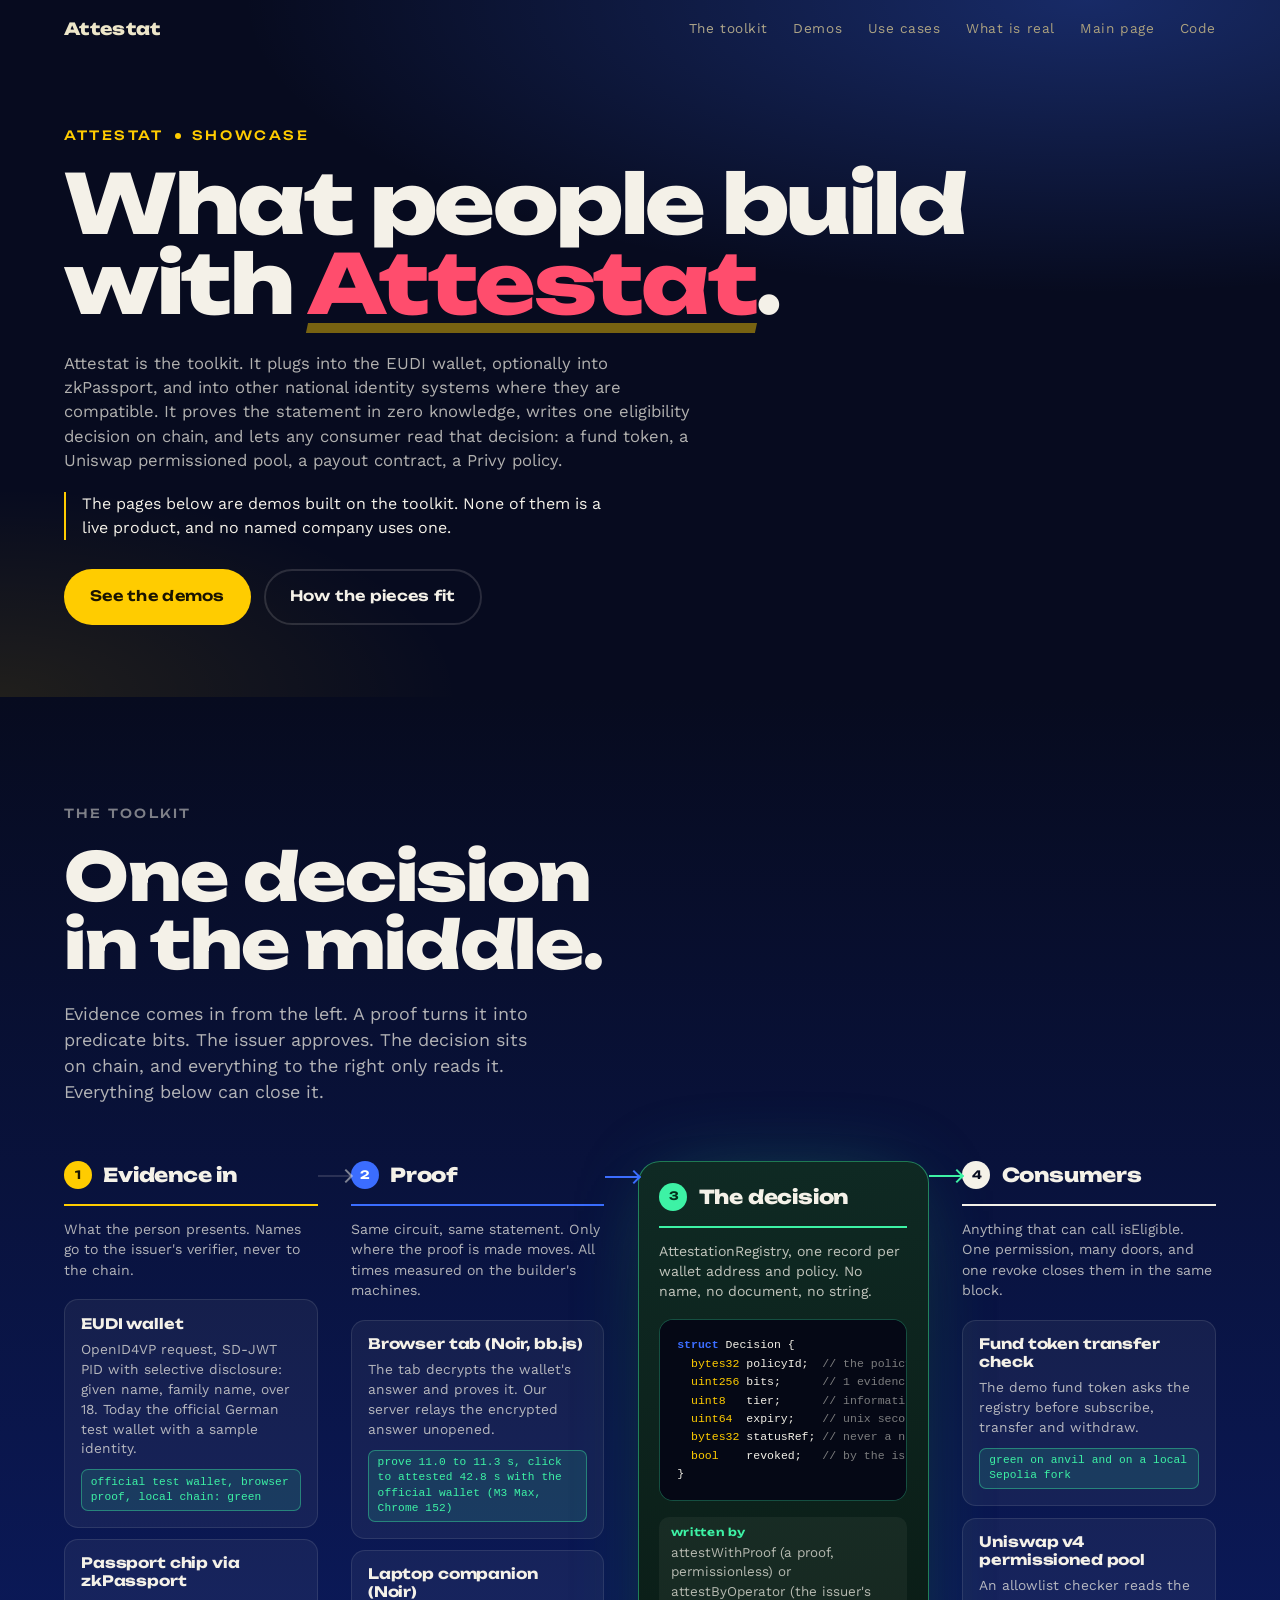
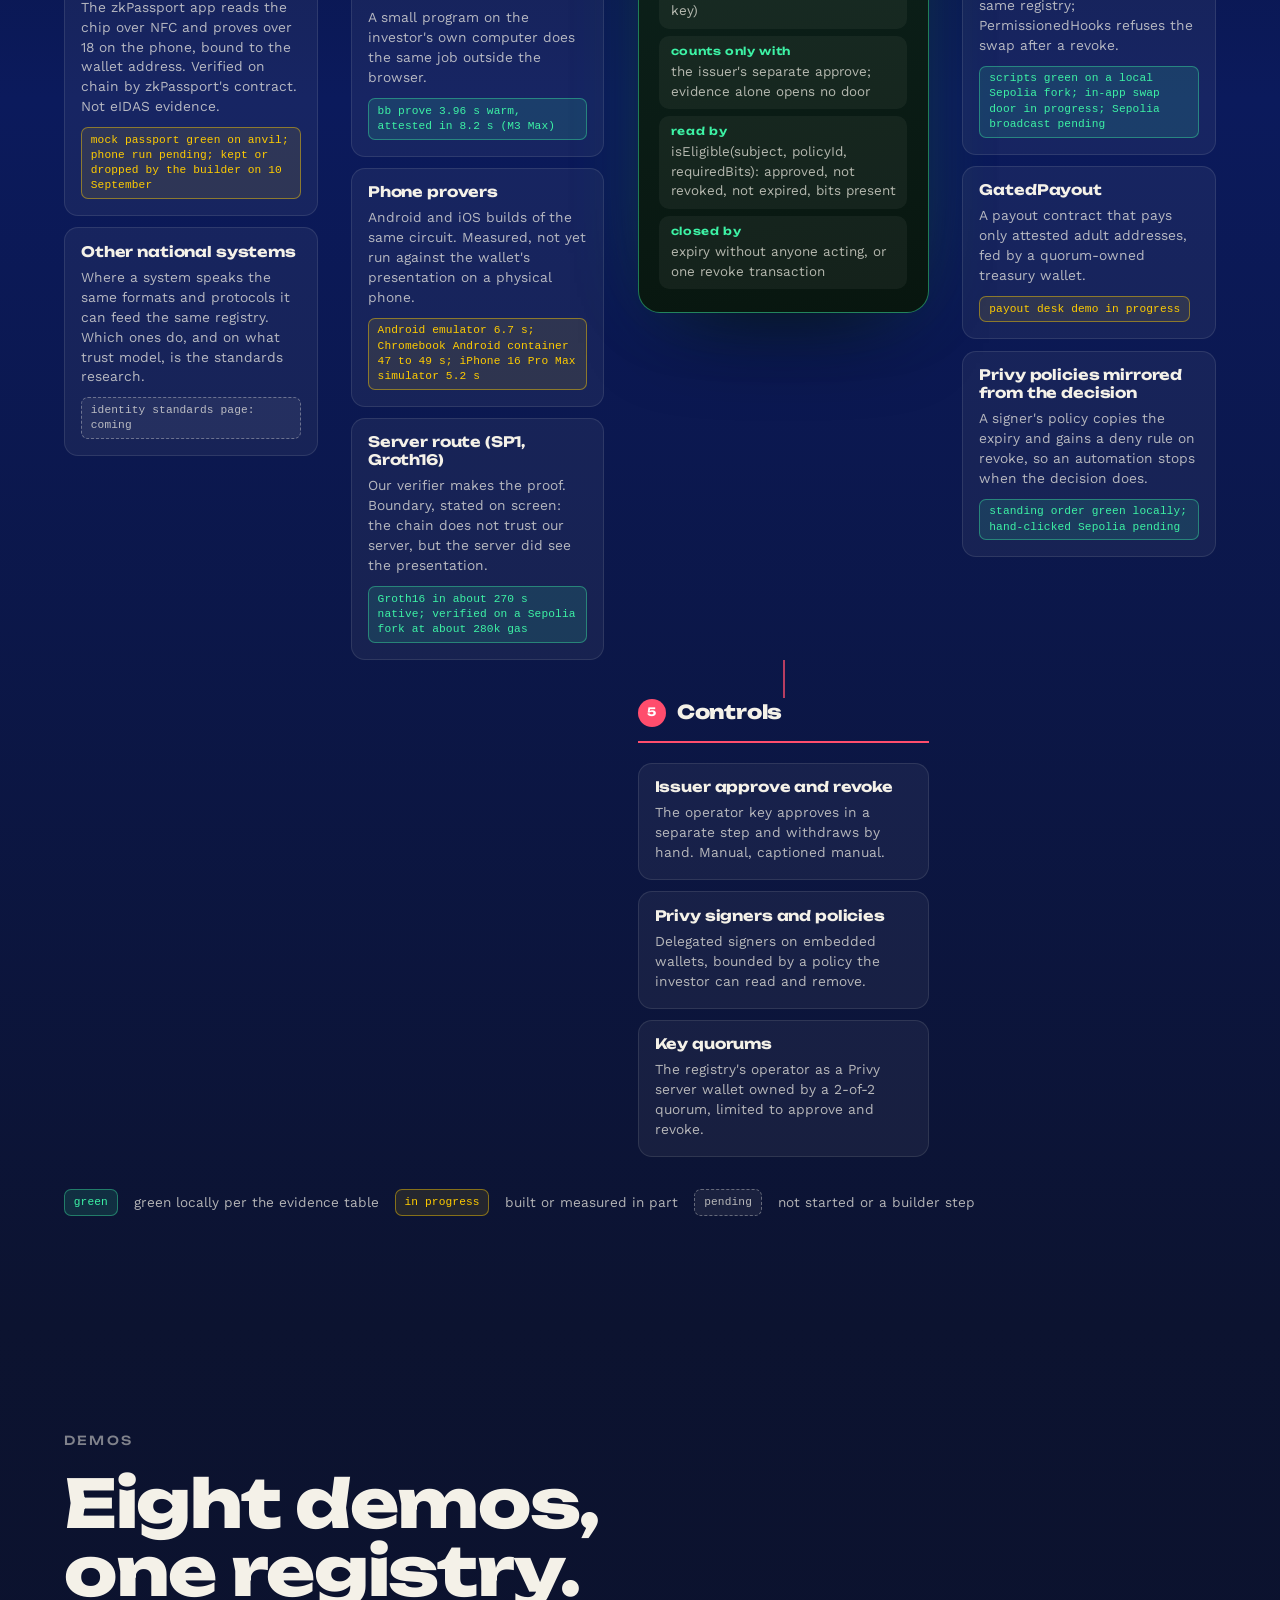
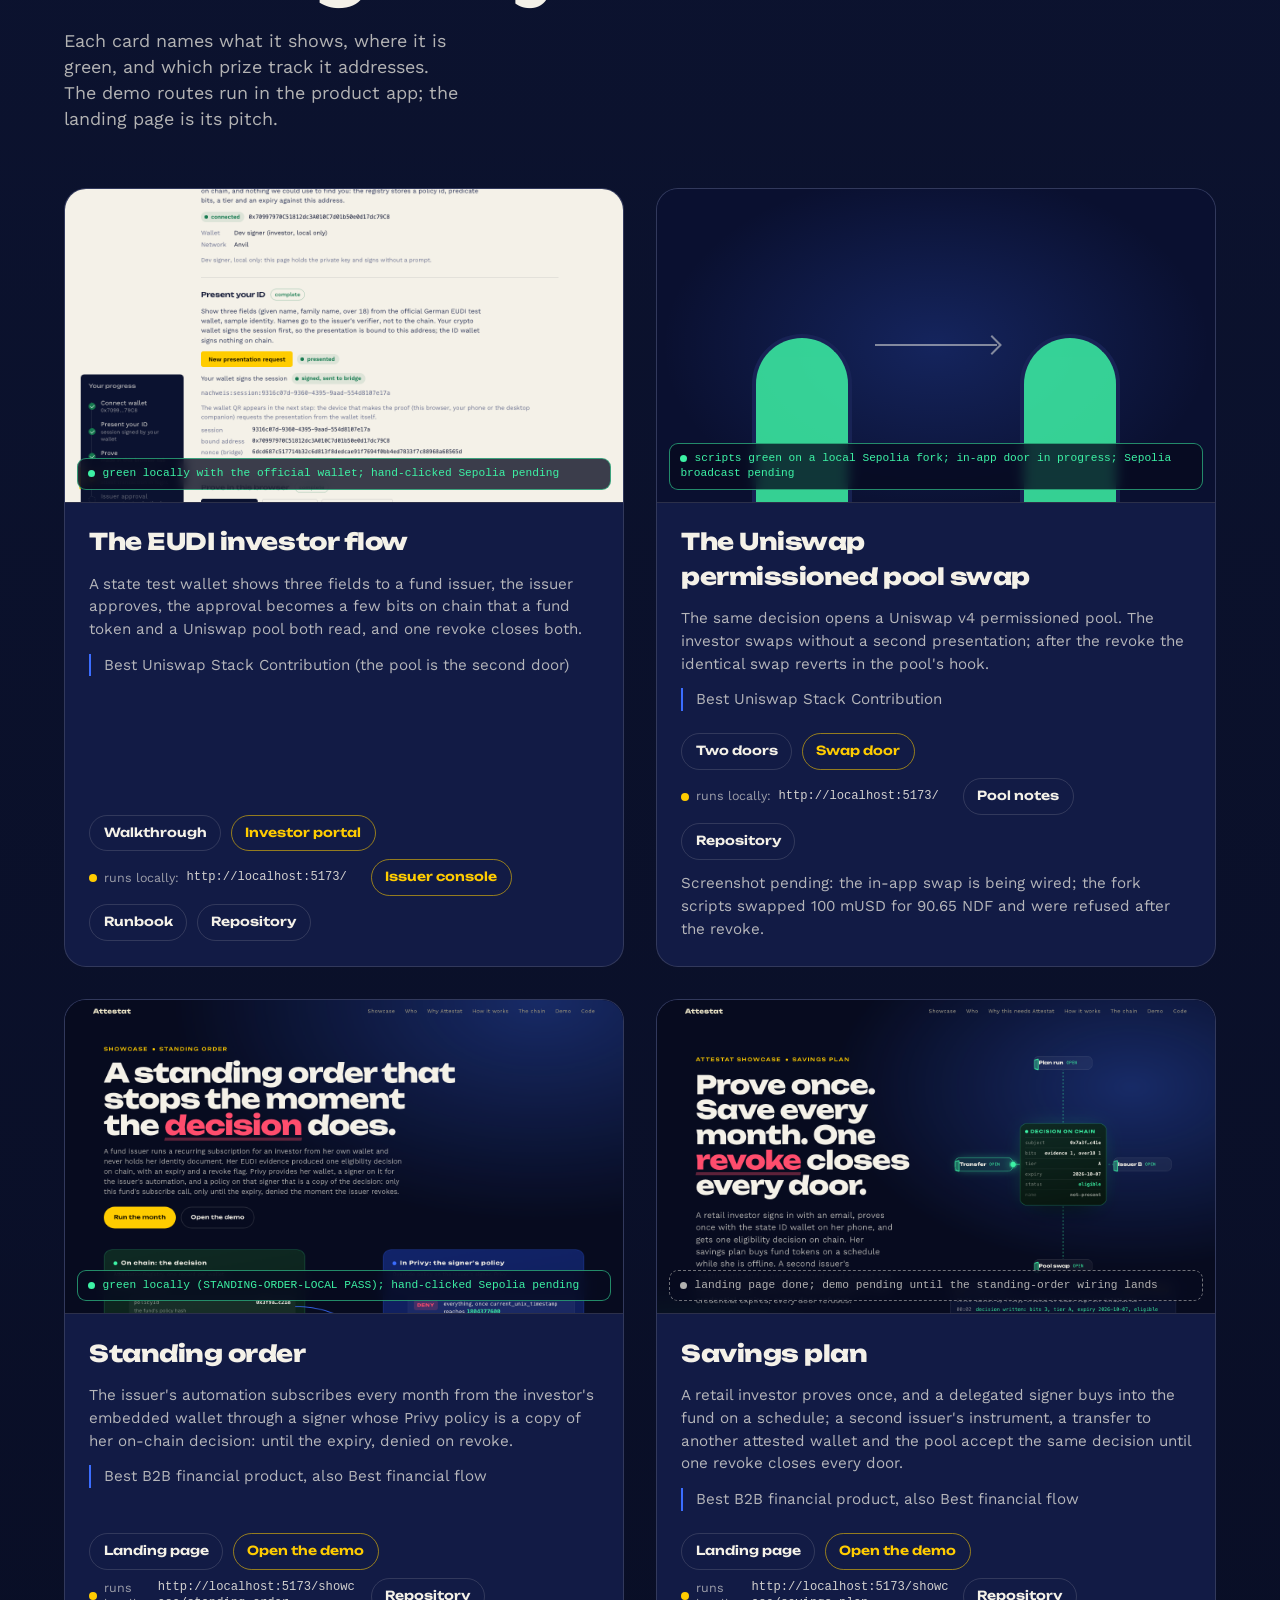
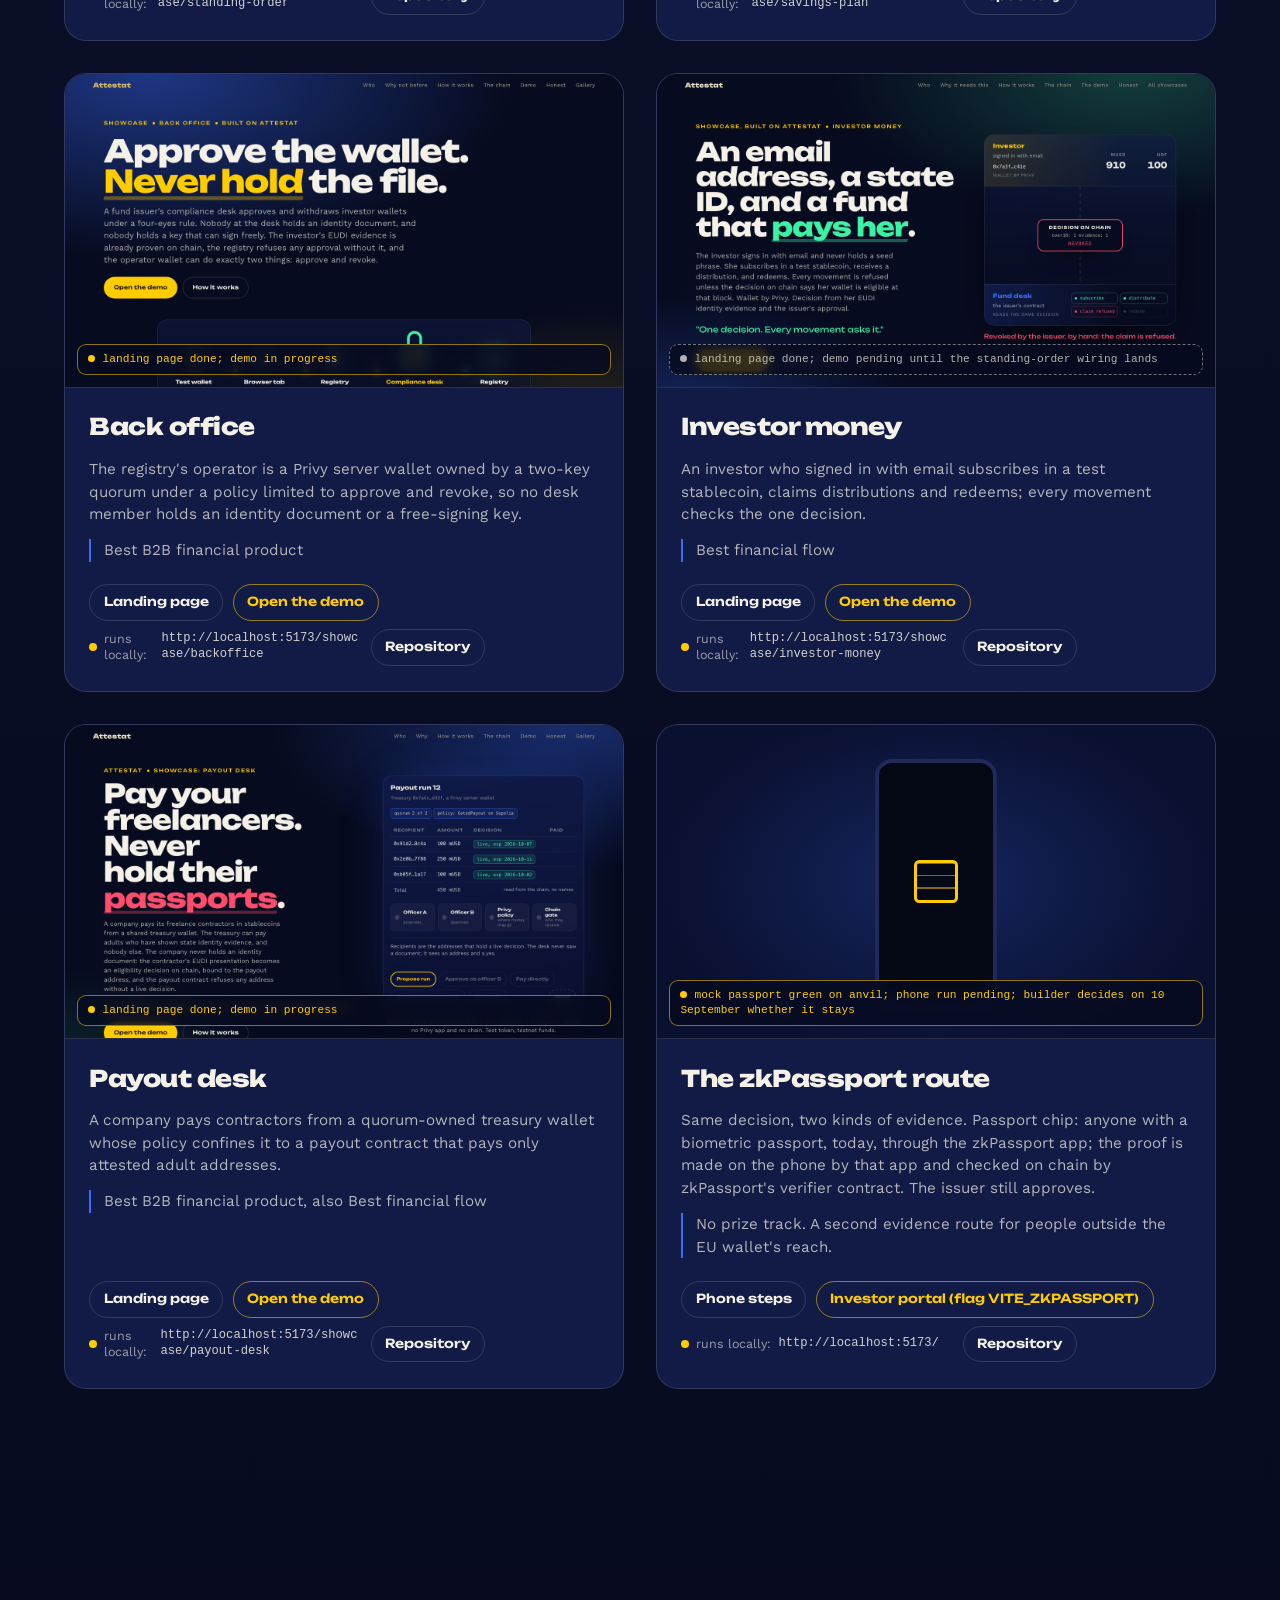
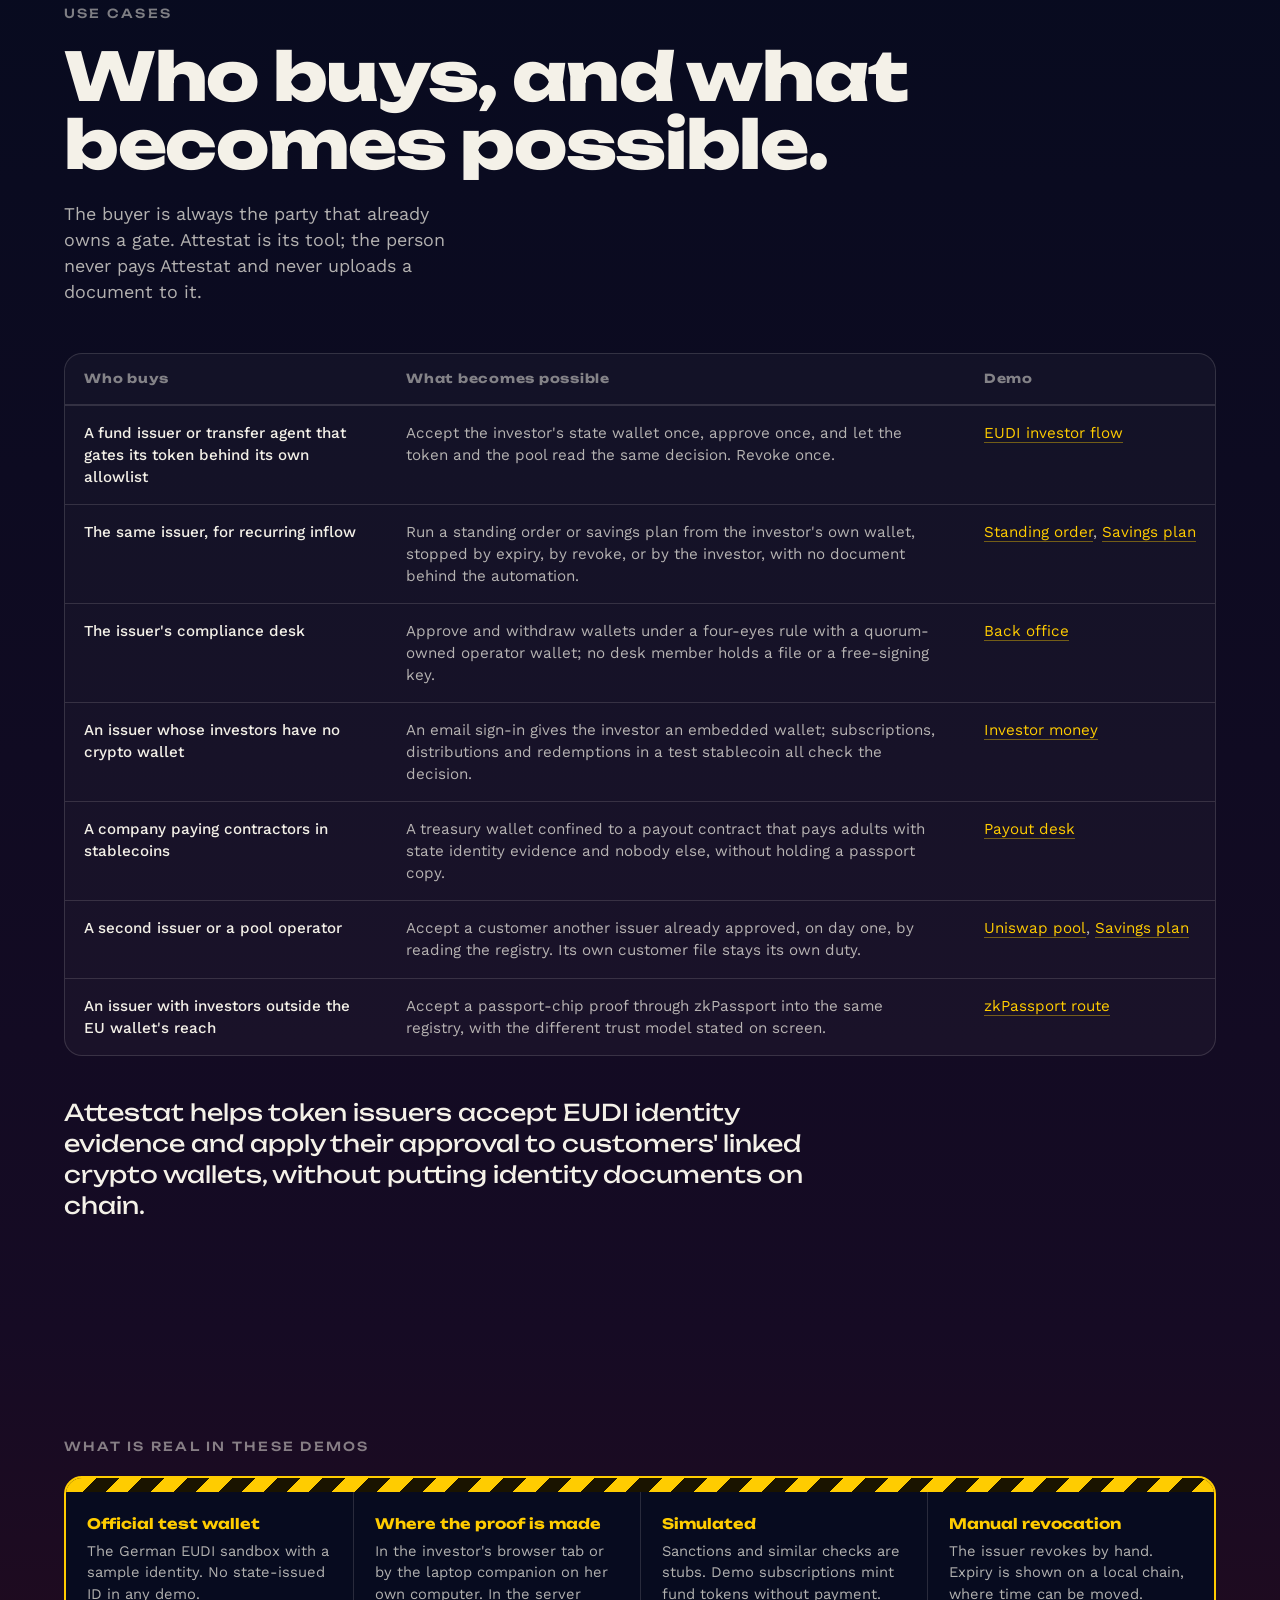
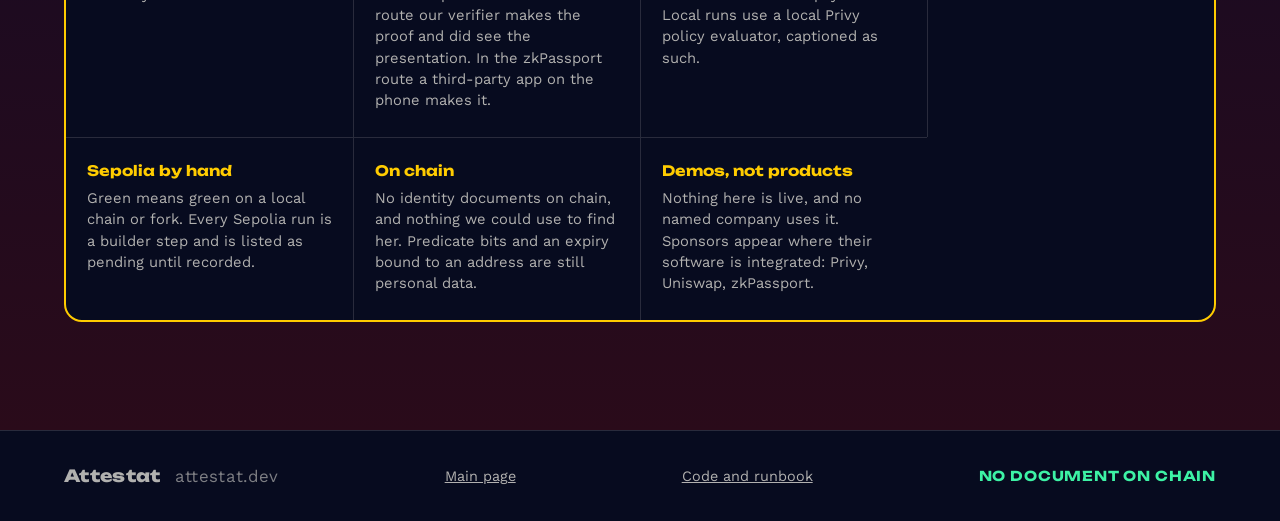
==== showcase/index.html @ a4dda6f0 "Showcase: five case landing pages, gallery with system map and demo cards, links.js app origin, main" ====
<!DOCTYPE html>
<html lang="en">
<head>
<meta charset="utf-8">
<meta name="viewport" content="width=device-width, initial-scale=1">
<title>What people build with Attestat</title>
<meta name="description" content="Attestat is the toolkit: it plugs into the EUDI wallet, optionally zkPassport, and other national identity systems where compatible, proves the statement in zero knowledge, writes one eligibility decision on chain, and lets any consumer read it. These are the demos built on it.">
<meta property="og:type" content="website">
<meta property="og:site_name" content="Attestat">
<meta property="og:title" content="What people build with Attestat">
<meta property="og:description" content="The toolkit's functions as one map, the demos built on it, the use cases, and what is real in each demo.">
<meta property="og:url" content="https://attestat.dev/showcase/">
<meta name="twitter:card" content="summary">
<link rel="canonical" href="https://attestat.dev/showcase/">
<link rel="stylesheet" href="../style.css">
<link rel="stylesheet" href="gallery.css">
</head>
<body>

<header class="top">
  <a class="brand" href="../index.html">Attestat</a>
  <nav class="topnav" aria-label="Sections">
    <a href="#map">The toolkit</a>
    <a href="#demos">Demos</a>
    <a href="#cases">Use cases</a>
    <a href="#honest">What is real</a>
    <a href="../index.html">Main page</a>
    <a href="https://github.com/devdotbo/nachweis-app">Code</a>
  </nav>
</header>

<main id="top">

<!-- HERO -->
<section class="scene g-hero" id="hero">
  <div class="wrap">
    <p class="eyebrow">Attestat <span class="dot"></span> Showcase</p>
    <h1 class="hook g-hook">What people build with <em>Attestat</em>.</h1>
    <p class="lede">Attestat is the toolkit. It plugs into the EUDI wallet, optionally into zkPassport, and into other national identity systems where they are compatible. It proves the statement in zero knowledge, writes one eligibility decision on chain, and lets any consumer read that decision: a fund token, a Uniswap permissioned pool, a payout contract, a Privy policy.</p>
    <p class="g-frame">The pages below are demos built on the toolkit. None of them is a live product, and no named company uses one.</p>
    <div class="cta-row">
      <a class="btn btn-primary" href="#demos">See the demos</a>
      <a class="btn btn-ghost" href="#map">How the pieces fit</a>
    </div>
  </div>
</section>

<!-- SYSTEM MAP -->
<section class="scene g-map" id="map">
  <div class="wrap">
    <p class="label">The toolkit</p>
    <h2 class="display">One decision in the middle.</h2>
    <p class="body">Evidence comes in from the left. A proof turns it into predicate bits. The issuer approves. The decision sits on chain, and everything to the right only reads it. Everything below can close it.</p>

    <div class="map reveal" id="map-grid">
      <!-- lane 1 -->
      <div class="lane lane-evidence">
        <h3 class="lane-title"><span class="lane-n">1</span>Evidence in</h3>
        <p class="lane-sub">What the person presents. Names go to the issuer's verifier, never to the chain.</p>
        <ul class="nodes">
          <li class="node">
            <b>EUDI wallet</b>
            <p>OpenID4VP request, SD-JWT PID with selective disclosure: given name, family name, over 18. Today the official German test wallet with a sample identity.</p>
            <span class="state ok">official test wallet, browser proof, local chain: green</span>
          </li>
          <li class="node">
            <b>Passport chip via zkPassport</b>
            <p>The zkPassport app reads the chip over NFC and proves over 18 on the phone, bound to the wallet address. Verified on chain by zkPassport's contract. Not eIDAS evidence.</p>
            <span class="state run">mock passport green on anvil; phone run pending; kept or dropped by the builder on 10 September</span>
          </li>
          <li class="node">
            <b>Other national systems</b>
            <p>Where a system speaks the same formats and protocols it can feed the same registry. Which ones do, and on what trust model, is the standards research.</p>
            <span class="state todo">identity standards page: coming</span>
          </li>
        </ul>
      </div>

      <!-- lane 2 -->
      <div class="lane lane-proof">
        <h3 class="lane-title"><span class="lane-n">2</span>Proof</h3>
        <p class="lane-sub">Same circuit, same statement. Only where the proof is made moves. All times measured on the builder's machines.</p>
        <ul class="nodes">
          <li class="node">
            <b>Browser tab (Noir, bb.js)</b>
            <p>The tab decrypts the wallet's answer and proves it. Our server relays the encrypted answer unopened.</p>
            <span class="state ok">prove 11.0 to 11.3 s, click to attested 42.8 s with the official wallet (M3 Max, Chrome 152)</span>
          </li>
          <li class="node">
            <b>Laptop companion (Noir)</b>
            <p>A small program on the investor's own computer does the same job outside the browser.</p>
            <span class="state ok">bb prove 3.96 s warm, attested in 8.2 s (M3 Max)</span>
          </li>
          <li class="node">
            <b>Phone provers</b>
            <p>Android and iOS builds of the same circuit. Measured, not yet run against the wallet's presentation on a physical phone.</p>
            <span class="state run">Android emulator 6.7 s; Chromebook Android container 47 to 49 s; iPhone 16 Pro Max simulator 5.2 s</span>
          </li>
          <li class="node">
            <b>Server route (SP1, Groth16)</b>
            <p>Our verifier makes the proof. Boundary, stated on screen: the chain does not trust our server, but the server did see the presentation.</p>
            <span class="state ok">Groth16 in about 270 s native; verified on a Sepolia fork at about 280k gas</span>
          </li>
        </ul>
      </div>

      <!-- lane 3: the decision -->
      <div class="lane lane-decision">
        <h3 class="lane-title"><span class="lane-n">3</span>The decision</h3>
        <p class="lane-sub">AttestationRegistry, one record per wallet address and policy. No name, no document, no string.</p>
        <pre class="g-struct" aria-label="The Decision struct"><span class="kw">struct</span> Decision {
  <span class="t">bytes32</span> policyId;  <span class="c">// the policy</span>
  <span class="t">uint256</span> bits;      <span class="c">// 1 evidence, 2 over 18</span>
  <span class="t">uint8</span>   tier;      <span class="c">// informational</span>
  <span class="t">uint64</span>  expiry;    <span class="c">// unix seconds</span>
  <span class="t">bytes32</span> statusRef; <span class="c">// never a name</span>
  <span class="t">bool</span>    revoked;   <span class="c">// by the issuer</span>
}</pre>
        <ul class="decision-rules">
          <li><span class="k">written by</span>attestWithProof (a proof, permissionless) or attestByOperator (the issuer's key)</li>
          <li><span class="k">counts only with</span>the issuer's separate approve; evidence alone opens no door</li>
          <li><span class="k">read by</span>isEligible(subject, policyId, requiredBits): approved, not revoked, not expired, bits present</li>
          <li><span class="k">closed by</span>expiry without anyone acting, or one revoke transaction</li>
        </ul>
      </div>

      <!-- lane 4 -->
      <div class="lane lane-consumers">
        <h3 class="lane-title"><span class="lane-n">4</span>Consumers</h3>
        <p class="lane-sub">Anything that can call isEligible. One permission, many doors, and one revoke closes them in the same block.</p>
        <ul class="nodes">
          <li class="node">
            <b>Fund token transfer check</b>
            <p>The demo fund token asks the registry before subscribe, transfer and withdraw.</p>
            <span class="state ok">green on anvil and on a local Sepolia fork</span>
          </li>
          <li class="node">
            <b>Uniswap v4 permissioned pool</b>
            <p>An allowlist checker reads the same registry; PermissionedHooks refuses the swap after a revoke.</p>
            <span class="state ok">scripts green on a local Sepolia fork; in-app swap door in progress; Sepolia broadcast pending</span>
          </li>
          <li class="node">
            <b>GatedPayout</b>
            <p>A payout contract that pays only attested adult addresses, fed by a quorum-owned treasury wallet.</p>
            <span class="state run">payout desk demo in progress</span>
          </li>
          <li class="node">
            <b>Privy policies mirrored from the decision</b>
            <p>A signer's policy copies the expiry and gains a deny rule on revoke, so an automation stops when the decision does.</p>
            <span class="state ok">standing order green locally; hand-clicked Sepolia pending</span>
          </li>
        </ul>
      </div>

      <!-- lane 5: controls, under the decision -->
      <div class="lane lane-controls">
        <h3 class="lane-title"><span class="lane-n">5</span>Controls</h3>
        <ul class="nodes nodes-row">
          <li class="node">
            <b>Issuer approve and revoke</b>
            <p>The operator key approves in a separate step and withdraws by hand. Manual, captioned manual.</p>
          </li>
          <li class="node">
            <b>Privy signers and policies</b>
            <p>Delegated signers on embedded wallets, bounded by a policy the investor can read and remove.</p>
          </li>
          <li class="node">
            <b>Key quorums</b>
            <p>The registry's operator as a Privy server wallet owned by a 2-of-2 quorum, limited to approve and revoke.</p>
          </li>
        </ul>
      </div>
    </div>
    <p class="map-legend"><span class="state ok">green</span> green locally per the evidence table <span class="state run">in progress</span> built or measured in part <span class="state todo">pending</span> not started or a builder step</p>
  </div>
</section>

<!-- DEMOS -->
<section class="scene g-demos" id="demos">
  <div class="wrap">
    <p class="label">Demos</p>
    <h2 class="display">Eight demos, one registry.</h2>
    <p class="body">Each card names what it shows, where it is green, and which prize track it addresses. The demo routes run in the product app; the landing page is its pitch.</p>

    <div class="cards">

      <article class="card" id="demo-eudi">
        <div class="card-media">
          <img src="assets/eudi-investor-flow.png" alt="The investor portal after a proof made in the browser tab: attested, awaiting the issuer's approval" loading="lazy" width="1280" height="800">
          <span class="badge ok">green locally with the official wallet; hand-clicked Sepolia pending</span>
        </div>
        <div class="card-body">
          <h3>The EUDI investor flow</h3>
          <p>A state test wallet shows three fields to a fund issuer, the issuer approves, the approval becomes a few bits on chain that a fund token and a Uniswap pool both read, and one revoke closes both.</p>
          <p class="track">Best Uniswap Stack Contribution (the pool is the second door)</p>
          <div class="card-links">
            <a href="../index.html#demo">Walkthrough</a>
            <a data-app-path="/" href="http://localhost:5173/">Investor portal</a>
            <a data-app-path="/issuer" href="http://localhost:5173/issuer" data-app-note-off>Issuer console</a>
            <a href="https://github.com/devdotbo/nachweis-app/blob/main/docs/demo-runbook.md">Runbook</a>
            <a href="https://github.com/devdotbo/nachweis-app">Repository</a>
          </div>
        </div>
      </article>

      <article class="card" id="demo-swap">
        <div class="card-media">
          <div class="shot-ph" aria-hidden="true"><span class="ph-door"></span><span class="ph-door"></span><span class="ph-arrow"></span></div>
          <span class="badge ok">scripts green on a local Sepolia fork; in-app door in progress; Sepolia broadcast pending</span>
        </div>
        <div class="card-body">
          <h3>The Uniswap permissioned pool swap</h3>
          <p>The same decision opens a Uniswap v4 permissioned pool. The investor swaps without a second presentation; after the revoke the identical swap reverts in the pool's hook.</p>
          <p class="track">Best Uniswap Stack Contribution</p>
          <div class="card-links">
            <a href="../index.html#doors">Two doors</a>
            <a data-app-path="/" href="http://localhost:5173/">Swap door</a>
            <a href="https://github.com/devdotbo/nachweis-app/blob/main/FEEDBACK.md">Pool notes</a>
            <a href="https://github.com/devdotbo/nachweis-app">Repository</a>
          </div>
          <p class="card-note">Screenshot pending: the in-app swap is being wired; the fork scripts swapped 100 mUSD for 90.65 NDF and were refused after the revoke.</p>
        </div>
      </article>

      <article class="card" id="demo-standing-order">
        <div class="card-media">
          <img src="standing-order/preview.png" alt="Standing order landing page: the on-chain decision mirrored into a Privy policy" loading="lazy" width="1440" height="900">
          <span class="badge ok">green locally (STANDING-ORDER-LOCAL PASS); hand-clicked Sepolia pending</span>
        </div>
        <div class="card-body">
          <h3>Standing order</h3>
          <p>The issuer's automation subscribes every month from the investor's embedded wallet through a signer whose Privy policy is a copy of her on-chain decision: until the expiry, denied on revoke.</p>
          <p class="track">Best B2B financial product, also Best financial flow</p>
          <div class="card-links">
            <a href="standing-order/index.html">Landing page</a>
            <a data-app-path="/showcase/standing-order" href="http://localhost:5173/showcase/standing-order">Open the demo</a>
            <a href="https://github.com/devdotbo/nachweis-app">Repository</a>
          </div>
        </div>
      </article>

      <article class="card" id="demo-savings-plan">
        <div class="card-media">
          <img src="savings-plan/preview.png" alt="Savings plan landing page: four doors closed by one revoke" loading="lazy" width="1440" height="900">
          <span class="badge todo">landing page done; demo pending until the standing-order wiring lands</span>
        </div>
        <div class="card-body">
          <h3>Savings plan</h3>
          <p>A retail investor proves once, and a delegated signer buys into the fund on a schedule; a second issuer's instrument, a transfer to another attested wallet and the pool accept the same decision until one revoke closes every door.</p>
          <p class="track">Best B2B financial product, also Best financial flow</p>
          <div class="card-links">
            <a href="savings-plan/index.html">Landing page</a>
            <a data-app-path="/showcase/savings-plan" href="http://localhost:5173/showcase/savings-plan">Open the demo</a>
            <a href="https://github.com/devdotbo/nachweis-app">Repository</a>
          </div>
        </div>
      </article>

      <article class="card" id="demo-backoffice">
        <div class="card-media">
          <img src="backoffice/preview.png" alt="Back office landing page: approve the wallet, never hold the file" loading="lazy" width="1440" height="900">
          <span class="badge run">landing page done; demo in progress</span>
        </div>
        <div class="card-body">
          <h3>Back office</h3>
          <p>The registry's operator is a Privy server wallet owned by a two-key quorum under a policy limited to approve and revoke, so no desk member holds an identity document or a free-signing key.</p>
          <p class="track">Best B2B financial product</p>
          <div class="card-links">
            <a href="backoffice/index.html">Landing page</a>
            <a data-app-path="/showcase/backoffice" href="http://localhost:5173/showcase/backoffice">Open the demo</a>
            <a href="https://github.com/devdotbo/nachweis-app">Repository</a>
          </div>
        </div>
      </article>

      <article class="card" id="demo-investor-money">
        <div class="card-media">
          <img src="investor-money/preview.png" alt="Investor money landing page: an email address, a state ID, and a fund that pays her" loading="lazy" width="1440" height="900">
          <span class="badge todo">landing page done; demo pending until the standing-order wiring lands</span>
        </div>
        <div class="card-body">
          <h3>Investor money</h3>
          <p>An investor who signed in with email subscribes in a test stablecoin, claims distributions and redeems; every movement checks the one decision.</p>
          <p class="track">Best financial flow</p>
          <div class="card-links">
            <a href="investor-money/index.html">Landing page</a>
            <a data-app-path="/showcase/investor-money" href="http://localhost:5173/showcase/investor-money">Open the demo</a>
            <a href="https://github.com/devdotbo/nachweis-app">Repository</a>
          </div>
        </div>
      </article>

      <article class="card" id="demo-payout-desk">
        <div class="card-media">
          <img src="payout-desk/preview.png" alt="Payout desk landing page: pay your freelancers, never hold their passports" loading="lazy" width="1440" height="900">
          <span class="badge run">landing page done; demo in progress</span>
        </div>
        <div class="card-body">
          <h3>Payout desk</h3>
          <p>A company pays contractors from a quorum-owned treasury wallet whose policy confines it to a payout contract that pays only attested adult addresses.</p>
          <p class="track">Best B2B financial product, also Best financial flow</p>
          <div class="card-links">
            <a href="payout-desk/index.html">Landing page</a>
            <a data-app-path="/showcase/payout-desk" href="http://localhost:5173/showcase/payout-desk">Open the demo</a>
            <a href="https://github.com/devdotbo/nachweis-app">Repository</a>
          </div>
        </div>
      </article>

      <article class="card" id="demo-zkpassport">
        <div class="card-media">
          <div class="shot-ph shot-ph-phone" aria-hidden="true"><span class="ph-phone"><span class="ph-chip"></span></span></div>
          <span class="badge run">mock passport green on anvil; phone run pending; builder decides on 10 September whether it stays</span>
        </div>
        <div class="card-body">
          <h3>The zkPassport route</h3>
          <p>Same decision, two kinds of evidence. Passport chip: anyone with a biometric passport, today, through the zkPassport app; the proof is made on the phone by that app and checked on chain by zkPassport's verifier contract. The issuer still approves.</p>
          <p class="track">No prize track. A second evidence route for people outside the EU wallet's reach.</p>
          <div class="card-links">
            <a href="https://github.com/devdotbo/nachweis-app/blob/main/docs/zkpassport.md">Phone steps</a>
            <a data-app-path="/" href="http://localhost:5173/">Investor portal (flag VITE_ZKPASSPORT)</a>
            <a href="https://github.com/devdotbo/nachweis-app">Repository</a>
          </div>
        </div>
      </article>

    </div>
  </div>
</section>

<!-- USE CASES -->
<section class="scene g-cases" id="cases">
  <div class="wrap">
    <p class="label">Use cases</p>
    <h2 class="display">Who buys, and what becomes possible.</h2>
    <p class="body">The buyer is always the party that already owns a gate. Attestat is its tool; the person never pays Attestat and never uploads a document to it.</p>
    <div class="table-wrap">
      <table class="cases-table">
        <thead>
          <tr><th>Who buys</th><th>What becomes possible</th><th>Demo</th></tr>
        </thead>
        <tbody>
          <tr>
            <td>A fund issuer or transfer agent that gates its token behind its own allowlist</td>
            <td>Accept the investor's state wallet once, approve once, and let the token and the pool read the same decision. Revoke once.</td>
            <td><a href="#demo-eudi">EUDI investor flow</a></td>
          </tr>
          <tr>
            <td>The same issuer, for recurring inflow</td>
            <td>Run a standing order or savings plan from the investor's own wallet, stopped by expiry, by revoke, or by the investor, with no document behind the automation.</td>
            <td><a href="#demo-standing-order">Standing order</a>, <a href="#demo-savings-plan">Savings plan</a></td>
          </tr>
          <tr>
            <td>The issuer's compliance desk</td>
            <td>Approve and withdraw wallets under a four-eyes rule with a quorum-owned operator wallet; no desk member holds a file or a free-signing key.</td>
            <td><a href="#demo-backoffice">Back office</a></td>
          </tr>
          <tr>
            <td>An issuer whose investors have no crypto wallet</td>
            <td>An email sign-in gives the investor an embedded wallet; subscriptions, distributions and redemptions in a test stablecoin all check the decision.</td>
            <td><a href="#demo-investor-money">Investor money</a></td>
          </tr>
          <tr>
            <td>A company paying contractors in stablecoins</td>
            <td>A treasury wallet confined to a payout contract that pays adults with state identity evidence and nobody else, without holding a passport copy.</td>
            <td><a href="#demo-payout-desk">Payout desk</a></td>
          </tr>
          <tr>
            <td>A second issuer or a pool operator</td>
            <td>Accept a customer another issuer already approved, on day one, by reading the registry. Its own customer file stays its own duty.</td>
            <td><a href="#demo-swap">Uniswap pool</a>, <a href="#demo-savings-plan">Savings plan</a></td>
          </tr>
          <tr>
            <td>An issuer with investors outside the EU wallet's reach</td>
            <td>Accept a passport-chip proof through zkPassport into the same registry, with the different trust model stated on screen.</td>
            <td><a href="#demo-zkpassport">zkPassport route</a></td>
          </tr>
        </tbody>
      </table>
    </div>
    <p class="cases-close">Attestat helps token issuers accept EUDI identity evidence and apply their approval to customers' linked crypto wallets, without putting identity documents on chain.</p>
  </div>
</section>

<!-- HONEST -->
<section class="scene g-honest" id="honest">
  <div class="wrap">
    <p class="label">What is real in these demos</p>
    <ul class="honest-strip g-strip">
      <li><b>Official test wallet</b>The German EUDI sandbox with a sample identity. No state-issued ID in any demo.</li>
      <li><b>Where the proof is made</b>In the investor's browser tab or by the laptop companion on her own computer. In the server route our verifier makes the proof and did see the presentation. In the zkPassport route a third-party app on the phone makes it.</li>
      <li><b>Simulated</b>Sanctions and similar checks are stubs. Demo subscriptions mint fund tokens without payment. Local runs use a local Privy policy evaluator, captioned as such.</li>
      <li><b>Manual revocation</b>The issuer revokes by hand. Expiry is shown on a local chain, where time can be moved.</li>
      <li><b>Sepolia by hand</b>Green means green on a local chain or fork. Every Sepolia run is a builder step and is listed as pending until recorded.</li>
      <li><b>On chain</b>No identity documents on chain, and nothing we could use to find her. Predicate bits and an expiry bound to an address are still personal data.</li>
      <li><b>Demos, not products</b>Nothing here is live, and no named company uses it. Sponsors appear where their software is integrated: Privy, Uniswap, zkPassport.</li>
    </ul>
  </div>
</section>

</main>

<footer class="foot">
  <span class="brand">Attestat <span class="foot-domain">attestat.dev</span></span>
  <a href="../index.html">Main page</a>
  <a href="https://github.com/devdotbo/nachweis-app">Code and runbook</a>
  <span class="foot-tag">no document on chain</span>
</footer>

<script src="links.js"></script>
<script src="gallery.js"></script>
</body>
</html>
---- style.css ----
/* Attestat pitch site (repository name nachweis-site). Single committed dark theme: ink ground, EU blue pushed electric, star yellow, coral, mint. */
@font-face{font-family:"Unbounded";font-style:normal;font-weight:200 900;font-display:swap;src:url("fonts/unbounded-latin-wght-normal.woff2") format("woff2");unicode-range:U+0000-00FF,U+0131,U+0152-0153,U+02BB-02BC,U+02C6,U+02DA,U+02DC,U+0304,U+0308,U+0329,U+2000-206F,U+20AC,U+2122,U+2191,U+2193,U+2212,U+2215,U+FEFF,U+FFFD}
@font-face{font-family:"Unbounded";font-style:normal;font-weight:200 900;font-display:swap;src:url("fonts/unbounded-latin-ext-wght-normal.woff2") format("woff2");unicode-range:U+0100-02BA,U+02BD-02C5,U+02C7-02CC,U+02CE-02D7,U+02DD-02FF,U+0304,U+0308,U+0329,U+1D00-1DBF,U+1E00-1E9F,U+1EF2-1EFF,U+2020,U+20A0-20AB,U+20AD-20C0,U+2113,U+2C60-2C7F,U+A720-A7FF}
@font-face{font-family:"Work Sans";font-style:normal;font-weight:100 900;font-display:swap;src:url("fonts/work-sans-latin-wght-normal.woff2") format("woff2");unicode-range:U+0000-00FF,U+0131,U+0152-0153,U+02BB-02BC,U+02C6,U+02DA,U+02DC,U+0304,U+0308,U+0329,U+2000-206F,U+20AC,U+2122,U+2191,U+2193,U+2212,U+2215,U+FEFF,U+FFFD}
@font-face{font-family:"Work Sans";font-style:normal;font-weight:100 900;font-display:swap;src:url("fonts/work-sans-latin-ext-wght-normal.woff2") format("woff2");unicode-range:U+0100-02BA,U+02BD-02C5,U+02C7-02CC,U+02CE-02D7,U+02DD-02FF,U+0304,U+0308,U+0329,U+1D00-1DBF,U+1E00-1E9F,U+1EF2-1EFF,U+2020,U+20A0-20AB,U+20AD-20C0,U+2113,U+2C60-2C7F,U+A720-A7FF}

:root{
  --ink:#070B1F;
  --ink-2:#0C1330;
  --surface:#121B45;
  --surface-2:#1A2558;
  --line:rgba(244,241,232,.14);
  --paper:#F4F1E8;
  --paper-dim:rgba(244,241,232,.72);
  --paper-mute:rgba(244,241,232,.5);
  --blue:#3B6DFF;
  --blue-deep:#1F3FD6;
  --blue-glow:rgba(59,109,255,.45);
  --yellow:#FFCC00;
  --yellow-ink:#1A1400;
  --coral:#FF4D6D;
  --coral-deep:#C41E45;
  --mint:#3DF2A5;
  --mint-ink:#03301B;
  --display:"Unbounded","Work Sans",system-ui,sans-serif;
  --text:"Work Sans",system-ui,-apple-system,"Segoe UI",sans-serif;
  --mono:ui-monospace,"SF Mono",Menlo,Consolas,"Liberation Mono",monospace;
  --max:1240px;
  --pad:clamp(20px,5vw,72px);
  --ease:cubic-bezier(.2,.8,.2,1);
  color-scheme:dark;
}

*{box-sizing:border-box}
html{scroll-behavior:smooth}
body{margin:0;background:var(--ink);color:var(--paper);font-family:var(--text);font-size:clamp(16px,1.1vw,19px);line-height:1.5;-webkit-font-smoothing:antialiased;overflow-x:hidden}
a{color:inherit}
h1,h2,h3{margin:0;text-wrap:balance}
p{margin:0}
ul{margin:0;padding:0;list-style:none}
button{font:inherit;color:inherit}
:focus-visible{outline:3px solid var(--yellow);outline-offset:3px;border-radius:4px}

/* type roles */
.display{font-family:var(--display);font-weight:800;font-size:clamp(2rem,5.2vw,4.6rem);line-height:1.02;letter-spacing:-.02em;max-width:16ch}
.label{font-family:var(--display);font-weight:500;font-size:.78rem;letter-spacing:.18em;text-transform:uppercase;color:var(--paper-mute);margin-bottom:1.2rem}
.body{font-size:clamp(1.05rem,1.4vw,1.35rem);line-height:1.45;max-width:36ch;color:var(--paper-dim);margin-top:1.4rem}
.coral{color:var(--coral)}.yellow{color:var(--yellow)}.mint{color:var(--mint)}.blue{color:var(--blue)}

/* layout */
.scene{position:relative;padding:clamp(88px,12vh,160px) var(--pad);overflow:hidden}
.wrap{max-width:var(--max);margin:0 auto;position:relative}
.two-col{display:grid;grid-template-columns:1.1fr .9fr;gap:clamp(32px,6vw,96px);align-items:center}
@media (max-width:900px){.two-col{grid-template-columns:1fr}}

/* top bar */
.top{position:fixed;inset:0 0 auto 0;z-index:20;display:flex;justify-content:space-between;align-items:center;padding:16px var(--pad);mix-blend-mode:difference;pointer-events:none}
.top a{pointer-events:auto;text-decoration:none}
.brand{font-family:var(--display);font-weight:800;letter-spacing:.02em;font-size:1.05rem}
.topnav{display:flex;gap:1.6rem;font-size:.85rem;letter-spacing:.04em}
.topnav a{opacity:.75}.topnav a:hover{opacity:1}
@media (max-width:700px){.topnav{display:none}}

/* buttons */
.btn{display:inline-flex;align-items:center;gap:.5rem;padding:.95rem 1.5rem;border-radius:999px;font-family:var(--display);font-weight:600;font-size:.9rem;letter-spacing:.02em;text-decoration:none;border:2px solid transparent;cursor:pointer;transition:transform .25s var(--ease),box-shadow .25s var(--ease),background .25s}
.btn-primary{background:var(--yellow);color:var(--yellow-ink);box-shadow:0 0 0 0 rgba(255,204,0,.5)}
.btn-primary:hover{transform:translateY(-2px);box-shadow:0 14px 40px -10px rgba(255,204,0,.6)}
.btn-ghost{border-color:var(--line);color:var(--paper)}
.btn-ghost:hover{border-color:var(--paper);transform:translateY(-2px)}
.btn-coral{background:var(--coral);color:#fff}
.btn-coral:hover{transform:translateY(-2px);box-shadow:0 14px 40px -10px rgba(255,77,109,.7)}
.btn-coral.is-restore{background:var(--mint);color:var(--mint-ink)}
.cta-row{display:flex;flex-wrap:wrap;gap:.8rem;margin-top:2.2rem}
.cta-row.center{justify-content:center}

/* ---------- HERO ---------- */
.hero{min-height:92vh;display:grid;place-items:center;background:radial-gradient(120% 90% at 80% 10%,rgba(59,109,255,.35),transparent 60%),radial-gradient(70% 60% at 10% 90%,rgba(255,77,109,.18),transparent 60%),var(--ink)}
.hero-inner{max-width:var(--max);width:100%;position:relative;z-index:2}
.eyebrow{font-family:var(--display);font-weight:500;font-size:.8rem;letter-spacing:.2em;text-transform:uppercase;color:var(--yellow);display:flex;align-items:center;gap:.7rem}
.eyebrow .dot{width:6px;height:6px;border-radius:50%;background:var(--yellow);display:inline-block}
.hook{font-family:var(--display);font-weight:800;font-size:clamp(2.4rem,7.2vw,6.6rem);line-height:.98;letter-spacing:-.03em;margin-top:1.4rem;max-width:12ch}
.hook em{font-style:normal;color:var(--coral);position:relative;white-space:nowrap}
.hook em::after{content:"";position:absolute;left:0;right:0;bottom:.02em;height:.12em;background:var(--coral);opacity:.35;transform:skewX(-12deg)}
.lede{margin-top:1.8rem;font-size:clamp(1.05rem,1.5vw,1.4rem);line-height:1.45;max-width:38ch;color:var(--paper-dim)}
.spoken{margin-top:1.6rem;font-family:var(--display);font-weight:400;font-size:clamp(1rem,1.5vw,1.3rem);color:var(--yellow)}
.scroll-hint{position:absolute;bottom:28px;left:50%;width:2px;height:56px;background:var(--line);overflow:hidden}
.scroll-hint span{position:absolute;left:0;top:-100%;width:100%;height:100%;background:var(--yellow);animation:drip 2.2s var(--ease) infinite}
@keyframes drip{0%{top:-100%}60%{top:100%}100%{top:100%}}

/* multiplying documents */
.copies-bg{position:absolute;inset:0;z-index:1;pointer-events:none;perspective:1200px}
.doc{position:absolute;left:72%;top:46%;width:clamp(90px,10vw,150px);aspect-ratio:3/4;border-radius:10px;border:2px solid rgba(255,77,109,.7);background:linear-gradient(160deg,rgba(255,77,109,.28),rgba(255,77,109,.06));box-shadow:0 30px 60px -20px rgba(0,0,0,.7);transform-origin:center;opacity:0;animation:multiply 9s var(--ease) infinite}
.doc::before{content:"";position:absolute;left:14%;top:14%;width:34%;aspect-ratio:1;border-radius:50%;background:rgba(255,77,109,.55)}
.doc::after{content:"";position:absolute;left:14%;right:14%;top:58%;height:8%;border-radius:4px;background:repeating-linear-gradient(90deg,rgba(255,77,109,.6) 0 60%,transparent 60% 100%);box-shadow:0 14px 0 rgba(255,77,109,.45),0 28px 0 rgba(255,77,109,.3)}
.doc.d0{--x:0px;--y:0px;--r:0deg;animation-delay:0s;opacity:.9;animation-name:pulse}
.doc.d1{--x:-160px;--y:-120px;--r:-14deg;animation-delay:.3s}
.doc.d2{--x:170px;--y:-90px;--r:12deg;animation-delay:.7s}
.doc.d3{--x:-260px;--y:60px;--r:-22deg;animation-delay:1.1s}
.doc.d4{--x:230px;--y:120px;--r:18deg;animation-delay:1.5s}
.doc.d5{--x:-90px;--y:200px;--r:-8deg;animation-delay:1.9s}
.doc.d6{--x:80px;--y:-230px;--r:6deg;animation-delay:2.3s}
.doc.d7{--x:-330px;--y:-40px;--r:-30deg;animation-delay:2.7s}
.doc.d8{--x:320px;--y:-10px;--r:26deg;animation-delay:3.1s}
.doc.d9{--x:20px;--y:280px;--r:3deg;animation-delay:3.5s}
@keyframes multiply{0%{opacity:0;transform:translate(0,0) rotate(0) scale(.9)}12%{opacity:.85}55%{opacity:.85;transform:translate(var(--x),var(--y)) rotate(var(--r)) scale(1)}80%{opacity:0;transform:translate(var(--x),var(--y)) rotate(var(--r)) scale(1.02)}100%{opacity:0}}
@keyframes pulse{0%,100%{transform:scale(1)}50%{transform:scale(1.04)}}
@media (max-width:700px){.copies-bg{opacity:.5}.doc{left:60%;top:60%}.doc.d3,.doc.d7,.doc.d8{--x:calc(var(--x) * .5)}}

/* ---------- SCENE 1: COPIES ---------- */
.s-copies{background:linear-gradient(180deg,var(--ink) 0%,#160B24 100%)}
.s-copies::before{content:"";position:absolute;right:-10%;top:10%;width:50vw;height:50vw;border-radius:50%;background:radial-gradient(circle,rgba(255,77,109,.22),transparent 65%);pointer-events:none}
.breaches{display:grid;grid-template-columns:repeat(3,1fr);gap:0;margin-top:4rem;border-top:1px solid var(--line)}
.breach{padding:2.2rem 1.6rem 2.2rem 0;border-bottom:1px solid var(--line);position:relative}
.breach + .breach{padding-left:1.6rem;border-left:1px solid var(--line)}
.breach .big{font-family:var(--display);font-weight:800;font-size:clamp(2.6rem,4.8vw,4.4rem);line-height:1;letter-spacing:-.03em;color:var(--coral);font-variant-numeric:tabular-nums}
.breach .when{margin-top:.8rem;font-family:var(--display);font-weight:500;font-size:.78rem;letter-spacing:.14em;text-transform:uppercase;color:var(--paper)}
.breach .what{margin-top:.8rem;color:var(--paper-dim);font-size:1rem;line-height:1.45;max-width:30ch}
@media (max-width:900px){.breaches{grid-template-columns:1fr}.breach + .breach{padding-left:0;border-left:0}}
.punch{margin-top:4rem;font-family:var(--display);font-weight:400;font-size:clamp(1.3rem,2.6vw,2.2rem);line-height:1.25;letter-spacing:-.01em;max-width:24ch}
.punch strong{font-weight:800;color:var(--yellow)}

/* ---------- SCENE 2: WALLET ---------- */
.s-wallet{background:linear-gradient(180deg,#160B24 0%,#0B1A5C 55%,var(--blue-deep) 100%)}
.s-wallet .body{color:rgba(244,241,232,.8)}
.points{margin-top:2.4rem;display:grid;grid-template-columns:1fr 1fr;gap:1.4rem 2rem}
.points li{border-top:2px solid var(--yellow);padding-top:.9rem;color:rgba(244,241,232,.8);font-size:1rem;line-height:1.45}
.points .pt{display:block;font-family:var(--display);font-weight:700;font-size:1.05rem;color:var(--paper);margin-bottom:.35rem}
@media (max-width:520px){.points{grid-template-columns:1fr}}
.kicker{margin-top:2.6rem;font-family:var(--display);font-weight:400;font-size:clamp(1.15rem,2vw,1.7rem);line-height:1.3;max-width:26ch}

.col-art{display:flex;flex-direction:column;align-items:center;gap:1.4rem}
.art-cap{font-size:.9rem;color:rgba(244,241,232,.7);text-align:center}
.phone{position:relative;width:min(300px,78vw);aspect-ratio:9/18;border-radius:40px;background:#050815;border:6px solid #202a5a;box-shadow:0 60px 100px -30px rgba(0,0,0,.8),0 0 0 1px rgba(255,255,255,.06),0 0 120px -20px var(--blue-glow);padding:44px 16px 20px;animation:hover 6s ease-in-out infinite}
@keyframes hover{0%,100%{transform:translateY(0) rotate(-1.5deg)}50%{transform:translateY(-10px) rotate(-1.5deg)}}
.phone-notch{position:absolute;top:12px;left:50%;transform:translateX(-50%);width:36%;height:22px;border-radius:12px;background:#202a5a}
.pid{background:var(--yellow);color:var(--yellow-ink);border-radius:18px;padding:16px 16px 14px;font-size:.82rem;box-shadow:0 20px 40px -20px rgba(0,0,0,.7)}
.pid-head{display:flex;align-items:center;gap:.6rem;font-family:var(--display);font-weight:700;font-size:.8rem;letter-spacing:.06em;text-transform:uppercase;margin-bottom:.8rem}
.stars{width:26px;height:26px;border-radius:50%;background:var(--blue);position:relative;flex:none}
.stars::before{content:"";position:absolute;inset:5px;border-radius:50%;border:2px dotted var(--yellow)}
.pid-row{display:flex;justify-content:space-between;gap:.6rem;padding:.42rem 0;border-top:1px solid rgba(26,20,0,.16)}
.pid-row b{font-weight:600}
.pid-row.on b{color:var(--yellow-ink)}
.pid-row.on::before{content:"";width:8px;height:8px;border-radius:50%;background:var(--mint-ink);align-self:center;margin-right:.3rem;box-shadow:0 0 0 3px rgba(3,48,27,.15)}
.pid-row.on span{flex:1}
.pid-row.off{opacity:.45}
.pid-row.off b{font-style:italic;font-weight:500}
.pid-sig{margin-top:.8rem;font-size:.72rem;letter-spacing:.08em;text-transform:uppercase;display:flex;align-items:center;gap:.5rem}
.pid-sig i{flex:1;height:2px;background:repeating-linear-gradient(90deg,var(--yellow-ink) 0 6px,transparent 6px 10px);opacity:.5}
.phone-eye{position:absolute;bottom:22px;left:50%;transform:translateX(-50%);width:44px;height:26px;border-radius:50%;border:2px solid rgba(244,241,232,.35);display:grid;place-items:center}
.phone-eye span{width:12px;height:12px;border-radius:50%;background:rgba(244,241,232,.35)}
.phone-eye::after{content:"";position:absolute;width:56px;height:3px;background:var(--coral);transform:rotate(-35deg);border-radius:2px}

/* ---------- SCENE 3: DEMO ---------- */
.s-demo{background:linear-gradient(180deg,var(--blue-deep) 0%,var(--ink-2) 22%,var(--ink) 100%)}
.demo{margin-top:3rem}
.steps{display:flex;flex-wrap:wrap;gap:.6rem;align-items:center}
.step{display:inline-flex;align-items:center;gap:.6rem;padding:.75rem 1.1rem .75rem .75rem;border-radius:999px;border:2px solid var(--line);background:transparent;font-family:var(--display);font-weight:600;font-size:.82rem;cursor:pointer;transition:all .25s var(--ease)}
.step .n{width:26px;height:26px;border-radius:50%;background:var(--surface-2);display:grid;place-items:center;font-size:.75rem;font-weight:700;transition:all .25s}
.step:not(:disabled):hover{border-color:var(--paper);transform:translateY(-2px)}
.step.is-next{border-color:var(--yellow);box-shadow:0 0 0 4px rgba(255,204,0,.15);animation:beckon 1.6s ease-in-out infinite}
.step.is-next .n{background:var(--yellow);color:var(--yellow-ink)}
.step.is-done{border-color:var(--mint);color:var(--mint)}
.step.is-done .n{background:var(--mint);color:var(--mint-ink)}
.step:disabled{opacity:.4;cursor:not-allowed}
.step-revoke.is-next{border-color:var(--coral);box-shadow:0 0 0 4px rgba(255,77,109,.18)}
.step-revoke.is-next .n{background:var(--coral);color:#fff}
.step-revoke.is-done{border-color:var(--coral);color:var(--coral)}
.step-revoke.is-done .n{background:var(--coral);color:#fff}
.step-reset{margin-left:auto;border-style:dashed;padding:.75rem 1.1rem}
@keyframes beckon{0%,100%{box-shadow:0 0 0 4px rgba(255,204,0,.15)}50%{box-shadow:0 0 0 8px rgba(255,204,0,.05)}}

.panes{display:grid;grid-template-columns:repeat(3,1fr);gap:1rem;margin-top:1.6rem}
.pane{border-radius:22px;padding:1.3rem 1.3rem 1.4rem;min-height:380px;display:flex;flex-direction:column;position:relative;overflow:hidden;transition:box-shadow .4s var(--ease)}
.pane h3{font-family:var(--display);font-weight:700;font-size:.85rem;letter-spacing:.14em;text-transform:uppercase;margin-bottom:1rem;display:flex;align-items:center;gap:.6rem}
.pane h3::before{content:"";width:10px;height:10px;border-radius:50%}
.pane-you{background:linear-gradient(170deg,#3a2f00,#1d1800);border:1px solid rgba(255,204,0,.35)}
.pane-you h3::before{background:var(--yellow)}
.pane-issuer{background:linear-gradient(170deg,#12246a,#0c1642);border:1px solid rgba(59,109,255,.45)}
.pane-issuer h3::before{background:var(--blue)}
.pane-chain{background:linear-gradient(170deg,#0f2a24,#08160f);border:1px solid rgba(61,242,165,.4)}
.pane-chain h3::before{background:var(--mint)}
.pane.flash{box-shadow:0 0 0 3px rgba(244,241,232,.6),0 30px 60px -30px rgba(0,0,0,.8)}
.pane-body{display:flex;flex-direction:column;gap:.5rem;flex:1}
.pane-body .empty{color:var(--paper-mute);font-size:.92rem;font-style:italic}
.row{display:flex;justify-content:space-between;gap:.8rem;font-size:.88rem;padding:.5rem .7rem;border-radius:10px;background:rgba(244,241,232,.06);animation:pop .45s var(--ease) both}
.row.k{font-family:var(--mono);font-size:.8rem}
.row span:first-child{color:var(--paper-mute)}
.row b{font-weight:600;text-align:right}
.row.good b{color:var(--mint)}
.row.warn b{color:var(--yellow)}
.row.bad b{color:var(--coral)}
.row.head{background:transparent;padding:.3rem 0 0;font-family:var(--display);font-size:.72rem;letter-spacing:.12em;text-transform:uppercase;color:var(--paper-mute)}
.row.struck{text-decoration:line-through;opacity:.5}
.row.sim{border:1px dashed rgba(244,241,232,.25);background:transparent}
.row.sim b::after{content:" simulated";font-size:.7rem;color:var(--paper-mute);font-weight:400}
@keyframes pop{0%{opacity:0;transform:translateY(10px) scale(.97)}100%{opacity:1;transform:none}}
.doors-mini{display:grid;grid-template-columns:1fr 1fr;gap:.6rem;margin-top:1rem;padding-top:1rem;border-top:1px solid var(--line)}
.mini-door{display:grid;grid-template-columns:18px 1fr auto;align-items:center;gap:.5rem;font-size:.8rem;padding:.45rem .6rem;border-radius:10px;background:rgba(244,241,232,.05)}
.mini-door .leaf{width:14px;height:20px;border:2px solid var(--coral);border-radius:3px;transform-origin:left;transition:transform .5s var(--ease),border-color .3s,background .3s;background:rgba(255,77,109,.35)}
.mini-door .state{font-family:var(--mono);font-size:.72rem;color:var(--coral)}
.mini-door.open .leaf{transform:perspective(60px) rotateY(-55deg);border-color:var(--mint);background:rgba(61,242,165,.35)}
.mini-door.open .state{color:var(--mint)}
.demo-note{margin-top:1.2rem;font-size:.95rem;color:var(--paper-dim);min-height:1.5em}
.demo-disclaimer{font-size:.95rem;color:var(--paper-dim);max-width:60ch;margin-top:.6rem}
.demo-disclaimer a{color:inherit;text-decoration:underline}
@media (max-width:900px){.panes{grid-template-columns:1fr}.pane{min-height:0}.step-reset{margin-left:0}}

/* ---------- SCENE 4: DOORS ---------- */
.s-doors{background:linear-gradient(180deg,var(--ink) 0%,#06201A 100%)}
.doors-stage{display:grid;grid-template-columns:1fr auto 1fr;gap:clamp(1rem,4vw,4rem);align-items:center;margin-top:3.5rem;perspective:1400px}
.door{text-align:center}
.frame{position:relative;width:min(220px,60vw);aspect-ratio:3/5;margin:0 auto;border:6px solid var(--surface-2);border-bottom:0;border-radius:110px 110px 0 0;background:var(--mint);overflow:hidden;transition:background .6s var(--ease)}
.leaf{position:absolute;inset:0;background:linear-gradient(90deg,#1a2558,#121b45);border-radius:104px 104px 0 0;transform-origin:left center;transform:rotateY(-78deg);transition:transform .9s var(--ease);box-shadow:20px 0 40px -10px rgba(0,0,0,.7)}
.handle{position:absolute;right:16px;top:55%;width:10px;height:26px;border-radius:5px;background:var(--yellow)}
.light{position:absolute;inset:0;background:radial-gradient(60% 40% at 50% 60%,rgba(255,255,255,.5),transparent 70%);opacity:1;transition:opacity .6s}
.doors-stage[data-open="false"] .frame{background:var(--coral)}
.doors-stage[data-open="false"] .leaf{transform:rotateY(0deg)}
.doors-stage[data-open="false"] .light{opacity:0}
.door-name{margin-top:1.2rem;font-family:var(--display);font-weight:700;font-size:.95rem}
.door-state{margin-top:.3rem;font-family:var(--mono);font-size:.85rem;color:var(--mint);text-transform:uppercase;letter-spacing:.1em}
.doors-stage[data-open="false"] .door-state{color:var(--coral)}
.permit{display:flex;flex-direction:column;gap:.5rem;align-items:center}
.bit{font-family:var(--mono);font-size:.78rem;padding:.4rem .7rem;border-radius:8px;background:rgba(61,242,165,.12);border:1px solid rgba(61,242,165,.4);color:var(--mint);transition:all .5s}
.doors-stage[data-open="false"] .bit{background:rgba(255,77,109,.12);border-color:rgba(255,77,109,.5);color:var(--coral);text-decoration:line-through}
@media (max-width:760px){.doors-stage{grid-template-columns:1fr}.permit{flex-direction:row;flex-wrap:wrap;justify-content:center}}

/* ---------- SCENE 5: NOT ---------- */
.s-not{background:linear-gradient(180deg,#06201A 0%,#2A0B1A 100%)}
.nots{margin-top:3rem;display:grid;grid-template-columns:repeat(2,1fr);gap:1.4rem}
.nots li{padding:1.6rem 0 1.6rem;border-top:1px solid var(--line)}
.nots s,.nots em{display:block;font-family:var(--display);font-weight:800;font-size:clamp(1.4rem,2.6vw,2.2rem);line-height:1.1;letter-spacing:-.02em}
.nots s{color:var(--coral);text-decoration-thickness:.12em;text-decoration-color:var(--paper)}
.nots em{font-style:normal;color:var(--mint)}
.nots span{display:block;margin-top:.7rem;color:var(--paper-dim);max-width:30ch}
@media (max-width:700px){.nots{grid-template-columns:1fr}}

/* ---------- SCENE 6: HONEST ---------- */
.s-honest{background:#2A0B1A;padding-top:0}
.honest-strip{display:grid;grid-template-columns:repeat(4,1fr);gap:0;border:2px solid var(--yellow);border-radius:18px;overflow:hidden;background:var(--ink)}
.honest-strip::before{content:"";grid-column:1/-1;height:14px;background:repeating-linear-gradient(-45deg,var(--yellow) 0 16px,var(--yellow-ink) 16px 32px)}
.honest-strip li{padding:1.4rem 1.3rem 1.6rem;font-size:.92rem;color:var(--paper-dim);line-height:1.45}
.honest-strip li + li{border-left:1px solid var(--line)}
.honest-strip b{display:block;font-family:var(--display);font-weight:700;font-size:.9rem;color:var(--yellow);margin-bottom:.4rem}
@media (max-width:900px){.honest-strip{grid-template-columns:1fr 1fr}.honest-strip li:nth-child(3){border-left:0}.honest-strip li:nth-child(n+3){border-top:1px solid var(--line)}}
@media (max-width:520px){.honest-strip{grid-template-columns:1fr}.honest-strip li + li{border-left:0;border-top:1px solid var(--line)}}

/* ---------- SCENE 6b: WHERE THE PROOF LIVES ---------- */
.s-proof{background:#2A0B1A}
.s-proof .display{max-width:14ch}
.proof-steps{list-style:none;margin:3.5rem 0 0;padding:0;display:grid;grid-template-columns:repeat(3,1fr);gap:0;counter-reset:proof;position:relative}
.proof-steps::before{content:"";position:absolute;left:0;right:0;top:11px;height:2px;background:var(--line)}
.proof-step{position:relative;padding:2.2rem 2rem 0 0;counter-increment:proof}
.proof-step::before{content:"";position:absolute;left:0;top:0;width:24px;height:24px;border-radius:50%;background:var(--ink);border:2px solid var(--paper-mute);box-sizing:border-box}
.proof-step.is-now::before{background:var(--blue);border-color:var(--blue);box-shadow:0 0 0 6px var(--blue-glow)}
.proof-step::after{content:counter(proof);position:absolute;left:0;top:0;width:24px;height:24px;line-height:24px;text-align:center;font-family:var(--display);font-weight:700;font-size:.7rem;color:var(--paper)}
.proof-when{display:block;font-family:var(--display);font-weight:500;font-size:.75rem;letter-spacing:.16em;text-transform:uppercase;color:var(--paper-mute)}
.proof-step.is-now .proof-when{color:var(--blue)}
.proof-where{display:block;margin-top:.5rem;font-family:var(--display);font-weight:800;font-size:clamp(1.3rem,2.2vw,1.9rem);line-height:1.1;letter-spacing:-.02em}
.proof-step p{margin-top:.8rem;color:var(--paper-dim);font-size:.98rem;line-height:1.45;max-width:30ch}
.proof-close{margin-top:3rem;font-family:var(--display);font-weight:800;font-size:clamp(1.4rem,2.6vw,2.2rem);letter-spacing:-.02em}
.js .proof-steps.in .proof-step{animation:proof-in .7s var(--ease) both}
.js .proof-steps.in .proof-step:nth-child(2){animation-delay:.15s}
.js .proof-steps.in .proof-step:nth-child(3){animation-delay:.3s}
@keyframes proof-in{from{opacity:0;transform:translateY(14px)}to{opacity:1;transform:none}}
@media (max-width:800px){
  .proof-steps{grid-template-columns:1fr;gap:2rem;padding-left:2.4rem}
  .proof-steps::before{left:11px;right:auto;top:0;bottom:0;width:2px;height:auto}
  .proof-step{padding:0}
  .proof-step::before,.proof-step::after{left:-2.4rem}
}

/* ---------- SCENE 7: WHY ---------- */
.s-why{background:linear-gradient(180deg,#2A0B1A 0%,#0B1A5C 60%,var(--ink) 100%)}
.year{font-family:var(--display);font-weight:900;font-size:clamp(6rem,22vw,20rem);line-height:.85;letter-spacing:-.06em;color:transparent;-webkit-text-stroke:2px rgba(255,204,0,.5);position:absolute;right:-2vw;top:-2rem;pointer-events:none;user-select:none;font-variant-numeric:tabular-nums}
@media (max-width:900px){.year{position:static;-webkit-text-stroke:1.5px rgba(255,204,0,.8);margin-bottom:1rem}}
.why-grid{display:grid;grid-template-columns:repeat(3,1fr);gap:2rem;margin-top:3rem}
.why-grid p{border-top:2px solid var(--blue);padding-top:1rem;color:var(--paper-dim);font-size:1.02rem;line-height:1.45}
.why-grid p:last-child{border-color:var(--mint);color:var(--paper)}
@media (max-width:800px){.why-grid{grid-template-columns:1fr}}
.built{margin-top:3.5rem;display:flex;flex-wrap:wrap;align-items:center;gap:.7rem}
.built-label{font-family:var(--display);font-size:.75rem;letter-spacing:.16em;text-transform:uppercase;color:var(--paper-mute);margin-right:.5rem}
.chip{padding:.55rem 1rem;border-radius:999px;border:1px solid var(--line);font-size:.88rem;background:rgba(244,241,232,.04)}

/* footer */
.foot{display:flex;flex-wrap:wrap;justify-content:space-between;gap:1rem;align-items:center;padding:2rem var(--pad);border-top:1px solid var(--line);font-size:.9rem;color:var(--paper-dim);max-width:100%}
.foot a{color:var(--paper-dim);text-decoration:underline}
.foot-domain{font-family:var(--text);font-weight:400;color:var(--paper-mute);margin-left:.6rem}
.foot-tag{font-family:var(--display);font-weight:700;color:var(--mint);font-size:.85rem;letter-spacing:.06em;text-transform:uppercase}

/* scroll reveal: resting state visible without JS; JS parks and reveals */
.js .reveal{opacity:0;transform:translateY(22px);transition:opacity .8s var(--ease),transform .8s var(--ease)}
.js .reveal.in{opacity:1;transform:none}
.js .reveal:nth-child(2){transition-delay:.08s}.js .reveal:nth-child(3){transition-delay:.16s}.js .reveal:nth-child(4){transition-delay:.24s}

@media (prefers-reduced-motion:reduce){
  html{scroll-behavior:auto}
  *,*::before,*::after{animation-duration:.001s !important;animation-iteration-count:1 !important;transition-duration:.001s !important}
  .doc{opacity:.5;transform:translate(var(--x),var(--y)) rotate(var(--r))}
  .js .reveal{opacity:1;transform:none}
  .js .proof-steps.in .proof-step{animation:none}
}

/* ---------- HERO: toolkit line ---------- */
.toolkit{margin-top:1.4rem;max-width:52ch;padding-left:1rem;border-left:2px solid var(--yellow);font-size:clamp(.95rem,1.15vw,1.08rem);line-height:1.5;color:var(--paper-dim)}
.toolkit a{color:var(--paper);text-decoration:underline;text-decoration-color:rgba(255,204,0,.6)}

/* ---------- SCENE 8: SHOWCASE TEASER ---------- */
.s-showcase{background:linear-gradient(180deg,var(--ink) 0%,var(--ink-2) 100%)}
.s-showcase .display{max-width:14ch}
.s-showcase .body{max-width:52ch}
.teaser{margin-top:3rem;display:grid;grid-template-columns:repeat(4,minmax(0,1fr));gap:1.2rem}
.tease{display:flex;flex-direction:column;gap:.55rem;padding:.7rem .7rem 1.1rem;border-radius:18px;background:var(--surface);border:1px solid var(--line);text-decoration:none;color:inherit;transition:border-color .25s}
.tease:hover{border-color:var(--yellow)}
.tease-img{display:block;aspect-ratio:16/10;border-radius:12px;overflow:hidden;background:#0a1030;border:1px solid var(--line)}
.tease-img img{display:block;width:100%;height:100%;object-fit:cover;object-position:top left}
.tease-draw{display:flex;align-items:flex-end;justify-content:center;gap:12%;padding-bottom:0;background:radial-gradient(70% 80% at 50% 50%,rgba(59,109,255,.22),transparent 70%),#0a1030}
.tease-draw .ph-door{width:22%;aspect-ratio:3/5;border:4px solid var(--surface-2);border-bottom:0;border-radius:999px 999px 0 0;background:var(--mint);opacity:.85}
.tease-title{margin-top:.4rem;padding:0 .3rem;font-family:var(--display);font-weight:700;font-size:1rem;line-height:1.25;letter-spacing:-.01em}
.tease-text{padding:0 .3rem;font-size:.88rem;line-height:1.45;color:var(--paper-dim)}
.tease-state{margin:auto .3rem 0;padding-top:.6rem;font-family:var(--mono);font-size:.7rem;line-height:1.35}
.tease-state.ok{color:var(--mint)}
.tease-state.run{color:var(--yellow)}
.tease-state::before{content:"";display:inline-block;width:7px;height:7px;border-radius:50%;margin-right:.45rem;background:currentColor;vertical-align:middle}
@media (max-width:1000px){.teaser{grid-template-columns:1fr 1fr}}
@media (max-width:520px){.teaser{grid-template-columns:1fr}}
---- showcase/gallery.css ----
/* Attestat showcase gallery. Builds on ../style.css (tokens, fonts, top bar, buttons, honest strip, reveals). Only the gallery's own scenes live here. */

/* ---------- HERO ---------- */
.g-hero{min-height:0;padding-top:clamp(104px,14vh,160px);padding-bottom:clamp(56px,8vh,96px);background:radial-gradient(110% 70% at 85% 0%,rgba(59,109,255,.32),transparent 60%),radial-gradient(60% 50% at 0% 100%,rgba(255,204,0,.10),transparent 60%),var(--ink)}
.g-hook{max-width:14ch;font-size:clamp(2.4rem,6.4vw,5.8rem);margin-top:1.1rem}
.g-hook em::after{background:var(--yellow);opacity:.45}
.g-hero .lede{max-width:64ch;font-size:clamp(1.02rem,1.3vw,1.22rem)}
.g-frame{margin-top:1.2rem;max-width:56ch;padding-left:1rem;border-left:2px solid var(--yellow);color:var(--paper);font-size:1rem;line-height:1.5}
.g-hero .cta-row{margin-top:1.8rem}

/* ---------- SYSTEM MAP ---------- */
.g-map{background:linear-gradient(180deg,var(--ink) 0%,#0B1A5C 45%,var(--ink-2) 100%)}
.g-map .display{max-width:14ch}
.g-map .body{max-width:44ch}

.map{margin-top:3.5rem;display:grid;grid-template-columns:minmax(0,1fr) minmax(0,1fr) minmax(0,1.15fr) minmax(0,1fr);grid-template-areas:"evidence proof decision consumers" ". . controls .";gap:2.4rem clamp(1.4rem,2.6vw,2.6rem);align-items:start;position:relative}
.lane{position:relative;min-width:0}
.lane-evidence{grid-area:evidence}
.lane-proof{grid-area:proof}
.lane-decision{grid-area:decision}
.lane-consumers{grid-area:consumers}
.lane-controls{grid-area:controls}

/* connectors: a line with a chevron between lanes, drawn from each lane's left edge */
.lane-proof::before,.lane-decision::before,.lane-consumers::before{content:"";position:absolute;top:14px;left:calc(-1 * clamp(1.4rem,2.6vw,2.6rem));width:clamp(1.4rem,2.6vw,2.6rem);height:2px;background:var(--line)}
.lane-proof::after,.lane-decision::after,.lane-consumers::after{content:"";position:absolute;top:10px;left:-10px;width:8px;height:8px;border-top:2px solid var(--paper-mute);border-right:2px solid var(--paper-mute);transform:rotate(45deg)}
.lane-decision::before{background:var(--blue)}
.lane-decision::after{border-color:var(--blue)}
.lane-consumers::before{background:var(--mint)}
.lane-consumers::after{border-color:var(--mint)}
.lane-controls::before{content:"";position:absolute;left:50%;top:-2.4rem;width:2px;height:2.4rem;background:var(--coral);opacity:.7}

.lane-title{font-family:var(--display);font-weight:800;font-size:clamp(1.05rem,1.5vw,1.3rem);letter-spacing:-.01em;display:flex;align-items:center;gap:.7rem;padding-bottom:.9rem;border-bottom:2px solid}
.lane-n{width:28px;height:28px;border-radius:50%;display:grid;place-items:center;font-size:.72rem;font-weight:700;flex:none}
.lane-evidence .lane-title{border-color:var(--yellow)}
.lane-evidence .lane-n{background:var(--yellow);color:var(--yellow-ink)}
.lane-proof .lane-title{border-color:var(--blue)}
.lane-proof .lane-n{background:var(--blue);color:#fff}
.lane-decision .lane-title{border-color:var(--mint)}
.lane-decision .lane-n{background:var(--mint);color:var(--mint-ink)}
.lane-consumers .lane-title{border-color:var(--paper)}
.lane-consumers .lane-n{background:var(--paper);color:var(--ink)}
.lane-controls .lane-title{border-color:var(--coral)}
.lane-controls .lane-n{background:var(--coral);color:#fff}
.lane-sub{margin-top:.8rem;font-size:.88rem;line-height:1.45;color:var(--paper-dim)}

.nodes{margin-top:1.2rem;display:flex;flex-direction:column;gap:.7rem}
.node{padding:.9rem 1rem 1rem;border-radius:14px;background:rgba(244,241,232,.05);border:1px solid rgba(244,241,232,.1)}
.node b{display:block;font-family:var(--display);font-weight:700;font-size:.9rem;line-height:1.25;letter-spacing:-.01em}
.node p{margin-top:.45rem;font-size:.86rem;line-height:1.45;color:var(--paper-dim)}
.nodes-row{flex-direction:row;flex-wrap:wrap}
.nodes-row .node{flex:1 1 200px}

.state{display:inline-block;margin-top:.6rem;padding:.3rem .55rem;border-radius:7px;font-family:var(--mono);font-size:.7rem;line-height:1.35;letter-spacing:.01em}
.state.ok{background:rgba(61,242,165,.12);border:1px solid rgba(61,242,165,.4);color:var(--mint)}
.state.run{background:rgba(255,204,0,.1);border:1px solid rgba(255,204,0,.45);color:var(--yellow)}
.state.todo{background:rgba(244,241,232,.06);border:1px dashed rgba(244,241,232,.35);color:var(--paper-dim)}

.lane-decision{padding:1.3rem 1.3rem 1.4rem;border-radius:22px;background:linear-gradient(170deg,#0f2a24,#08160f);border:1px solid rgba(61,242,165,.45);box-shadow:0 40px 90px -40px rgba(0,0,0,.9),0 0 90px -30px rgba(61,242,165,.35)}
.lane-decision .lane-sub{color:rgba(244,241,232,.78)}
.g-struct{margin:1.1rem 0 0;padding:1rem 1.05rem;border-radius:14px;background:#050815;border:1px solid rgba(61,242,165,.3);font-family:var(--mono);font-size:clamp(.66rem,.9vw,.78rem);line-height:1.6;color:var(--paper);overflow-x:auto;white-space:pre}
.g-struct .kw{color:var(--blue);font-weight:600}
.g-struct .t{color:var(--yellow)}
.g-struct .c{color:var(--paper-mute)}
.decision-rules{margin-top:1rem;display:flex;flex-direction:column;gap:.45rem}
.decision-rules li{font-size:.84rem;line-height:1.45;color:var(--paper-dim);padding:.5rem .7rem;border-radius:10px;background:rgba(244,241,232,.05)}
.decision-rules .k{display:block;font-family:var(--display);font-weight:600;font-size:.68rem;letter-spacing:.06em;color:var(--mint);margin-bottom:.15rem}

.map-legend{margin-top:2rem;display:flex;flex-wrap:wrap;gap:.5rem 1rem;align-items:center;font-size:.85rem;color:var(--paper-dim)}
.map-legend .state{margin-top:0}

/* the one orchestrated moment: lanes fade in outward from the decision */
.js .map.reveal{opacity:1;transform:none}
.js .map .lane{opacity:0;transform:translateY(16px);transition:opacity .7s var(--ease),transform .7s var(--ease)}
.js .map.in .lane{opacity:1;transform:none}
.js .map.in .lane-decision{transition-delay:0s}
.js .map.in .lane-proof,.js .map.in .lane-consumers{transition-delay:.18s}
.js .map.in .lane-evidence,.js .map.in .lane-controls{transition-delay:.36s}

@media (max-width:1100px){
  .map{grid-template-columns:minmax(0,1fr) minmax(0,1fr);grid-template-areas:"evidence proof" "decision consumers" "controls controls"}
  .lane-decision::before,.lane-decision::after{display:none}
  .lane-controls::before{left:25%}
}
@media (max-width:640px){
  .map{grid-template-columns:1fr;grid-template-areas:"evidence" "proof" "decision" "consumers" "controls";gap:2.2rem}
  .lane-proof::before,.lane-decision::before,.lane-consumers::before{left:50%;top:-2.2rem;width:2px;height:2.2rem;transform:translateX(-50%)}
  .lane-proof::after,.lane-decision::after,.lane-consumers::after{left:50%;top:-14px;transform:translateX(-50%) rotate(135deg)}
  .lane-decision::before,.lane-decision::after{display:block}
  .lane-decision::before{top:-2.2rem}
  .lane-controls::before{left:50%;top:-2.2rem;height:2.2rem}
  .nodes-row .node{flex-basis:100%}
}

/* ---------- DEMO CARDS ---------- */
.g-demos{background:linear-gradient(180deg,var(--ink-2) 0%,var(--ink) 100%)}
.g-demos .display{max-width:14ch}
.cards{margin-top:3.5rem;display:grid;grid-template-columns:repeat(2,minmax(0,1fr));gap:2rem}
.card{display:flex;flex-direction:column;border-radius:22px;overflow:hidden;background:var(--surface);border:1px solid var(--line);scroll-margin-top:90px}
.card:target{border-color:var(--yellow);box-shadow:0 0 0 4px rgba(255,204,0,.18)}
.card-media{position:relative;aspect-ratio:16/9;background:#0a1030;overflow:hidden;border-bottom:1px solid var(--line)}
.card-media img{display:block;width:100%;height:100%;object-fit:cover;object-position:top left}
.badge{position:absolute;left:12px;bottom:12px;right:12px;padding:.45rem .65rem;border-radius:9px;font-family:var(--mono);font-size:.7rem;line-height:1.35;backdrop-filter:blur(6px);-webkit-backdrop-filter:blur(6px)}
.badge.ok{background:rgba(7,11,31,.78);border:1px solid rgba(61,242,165,.55);color:var(--mint)}
.badge.run{background:rgba(7,11,31,.78);border:1px solid rgba(255,204,0,.55);color:var(--yellow)}
.badge.todo{background:rgba(7,11,31,.78);border:1px dashed rgba(244,241,232,.45);color:var(--paper-dim)}
.badge::before{content:"";display:inline-block;width:7px;height:7px;border-radius:50%;margin-right:.45rem;background:currentColor;vertical-align:middle}
.card-body{padding:1.4rem 1.5rem 1.6rem;display:flex;flex-direction:column;gap:.8rem;flex:1}
.card h3{font-family:var(--display);font-weight:800;font-size:clamp(1.2rem,1.8vw,1.5rem);letter-spacing:-.02em}
.card p{color:var(--paper-dim);font-size:.95rem;line-height:1.5}
.track{font-size:.82rem;color:var(--paper);padding-left:.8rem;border-left:2px solid var(--blue)}
.card-links{display:flex;flex-wrap:wrap;gap:.5rem .6rem;margin-top:auto;padding-top:.6rem;align-items:center}
.card-links a{font-family:var(--display);font-weight:600;font-size:.78rem;padding:.5rem .85rem;border-radius:999px;border:1px solid var(--line);text-decoration:none;color:var(--paper)}
.card-links a:hover{border-color:var(--paper)}
.card-links a[data-app-path]{border-color:rgba(255,204,0,.55);color:var(--yellow)}
.card-links .app-note{flex-basis:100%}
.card-note{font-size:.82rem;color:var(--paper-mute)}

/* drawn placeholders for demos without a screenshot */
.shot-ph{position:absolute;inset:0;display:flex;align-items:center;justify-content:center;gap:clamp(18px,4%,40px);background:radial-gradient(70% 80% at 50% 50%,rgba(59,109,255,.22),transparent 70%)}
.ph-door{width:18%;aspect-ratio:3/5;border:4px solid var(--surface-2);border-bottom:0;border-radius:999px 999px 0 0;background:var(--mint);align-self:flex-end;margin-bottom:0;opacity:.85}
.ph-door + .ph-door{order:3}
.ph-arrow{order:2;width:22%;height:2px;background:var(--paper-mute);position:relative}
.ph-arrow::after{content:"";position:absolute;right:-2px;top:-6px;width:12px;height:12px;border-top:2px solid var(--paper-mute);border-right:2px solid var(--paper-mute);transform:rotate(45deg)}
.ph-phone{width:22%;aspect-ratio:9/18;border-radius:14% / 7%;background:#050815;border:4px solid #202a5a;position:relative;display:grid;place-items:center}
.ph-chip{width:38%;aspect-ratio:1;border-radius:12%;border:3px solid var(--yellow);background:repeating-linear-gradient(0deg,transparent 0 30%,rgba(255,204,0,.5) 30% 34%,transparent 34% 64%,rgba(255,204,0,.5) 64% 68%,transparent 68%)}
@media (max-width:820px){.cards{grid-template-columns:1fr}}

/* ---------- USE CASES ---------- */
.g-cases{background:linear-gradient(180deg,var(--ink) 0%,#160B24 100%)}
.g-cases .display{max-width:16ch}
.table-wrap{margin-top:3rem;overflow-x:auto;border-radius:18px;border:1px solid var(--line);background:rgba(244,241,232,.03)}
.cases-table{width:100%;min-width:640px;border-collapse:collapse;font-size:.95rem;line-height:1.45}
.cases-table th{text-align:left;font-family:var(--display);font-weight:700;font-size:.78rem;letter-spacing:.06em;color:var(--paper-mute);padding:1rem 1.2rem;border-bottom:2px solid var(--line)}
.cases-table td{padding:1rem 1.2rem;border-bottom:1px solid var(--line);vertical-align:top;color:var(--paper-dim)}
.cases-table td:first-child{color:var(--paper);font-weight:500;width:28%}
.cases-table td:last-child{white-space:nowrap}
.cases-table tr:last-child td{border-bottom:0}
.cases-table a{color:var(--yellow);text-decoration:none;border-bottom:1px solid rgba(255,204,0,.4)}
.cases-close{margin-top:2.6rem;font-family:var(--display);font-weight:400;font-size:clamp(1.05rem,1.8vw,1.5rem);line-height:1.35;max-width:38ch;color:var(--paper)}

/* ---------- HONEST ---------- */
.g-honest{background:linear-gradient(180deg,#160B24 0%,#2A0B1A 100%)}
.g-strip{grid-template-columns:repeat(4,1fr)}
.g-strip li:nth-child(n+5){border-top:1px solid var(--line)}
.g-strip li:nth-child(5){border-left:0}
@media (max-width:900px){.g-strip{grid-template-columns:1fr 1fr}.g-strip li:nth-child(odd){border-left:0}.g-strip li:nth-child(n+3){border-top:1px solid var(--line)}}
@media (max-width:520px){.g-strip{grid-template-columns:1fr}.g-strip li + li{border-left:0;border-top:1px solid var(--line)}}

@media (prefers-reduced-motion:reduce){
  .js .map .lane{opacity:1;transform:none;transition:none}
}
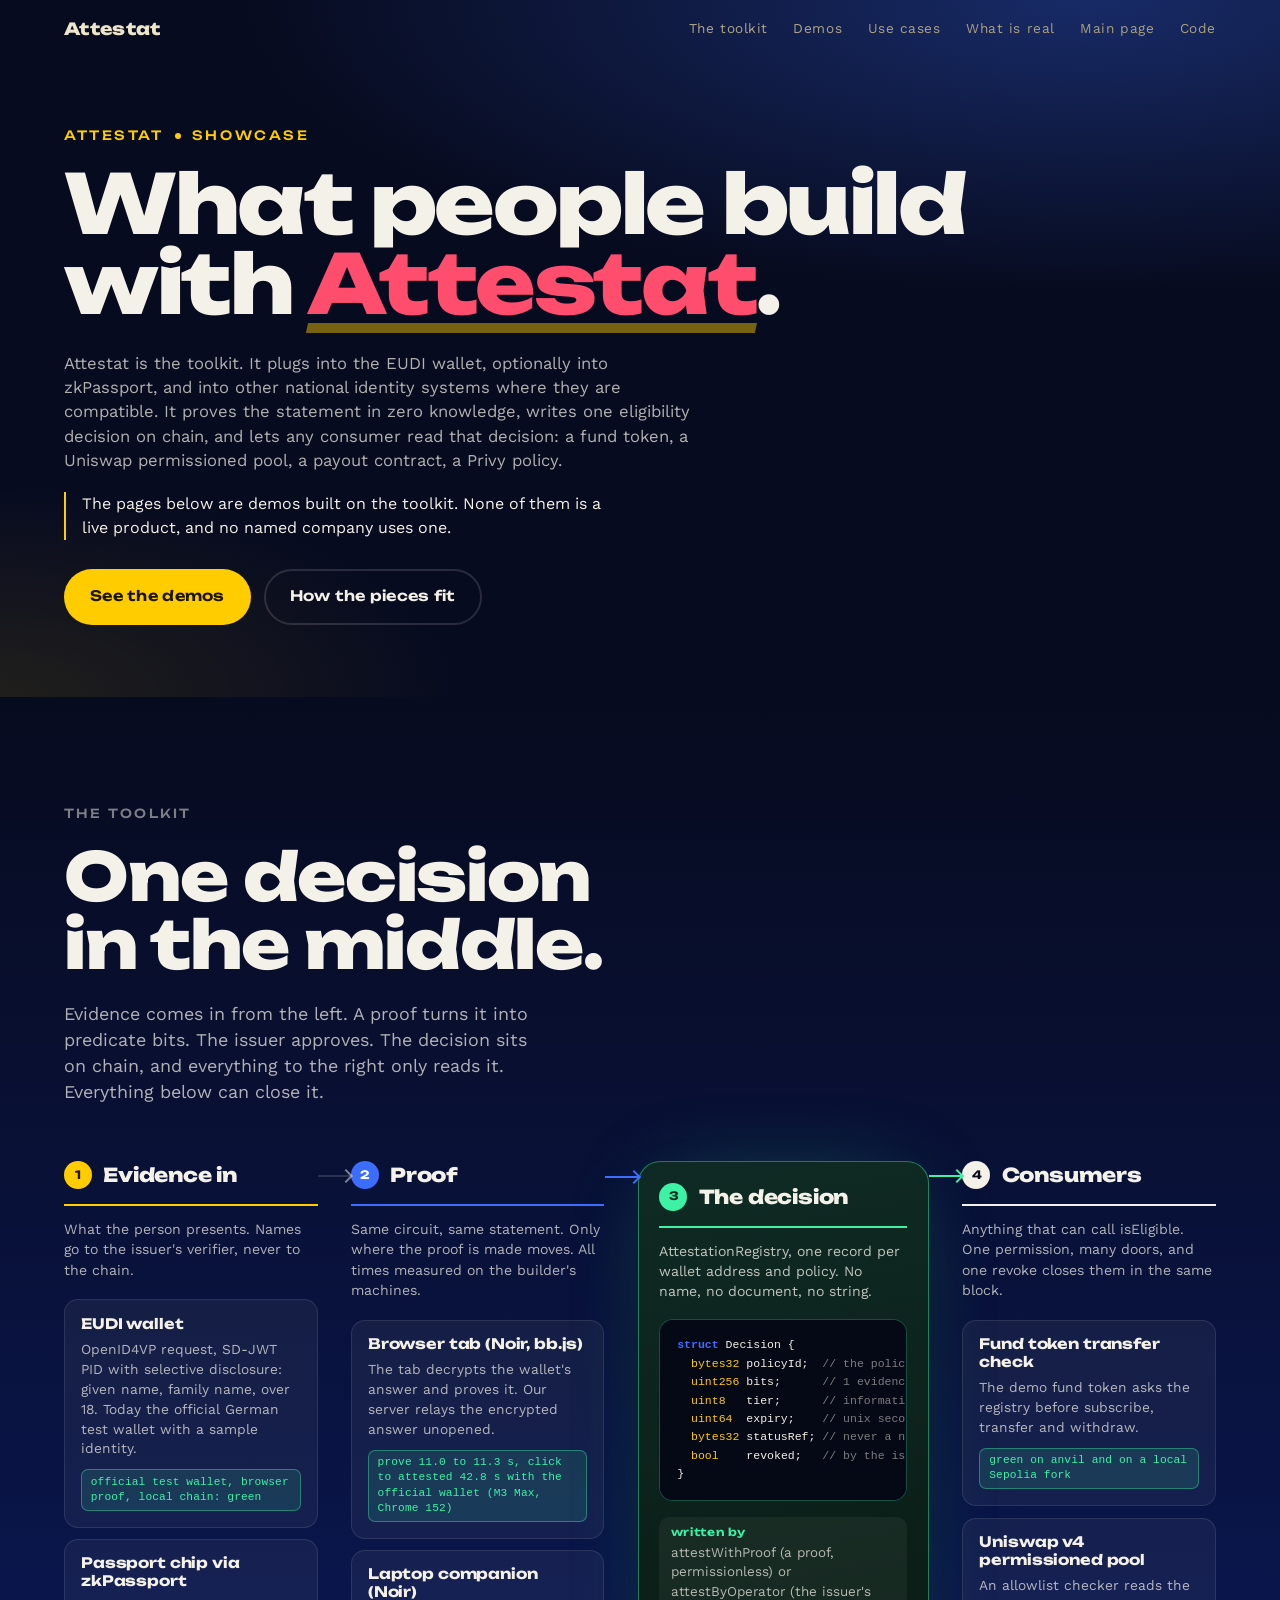
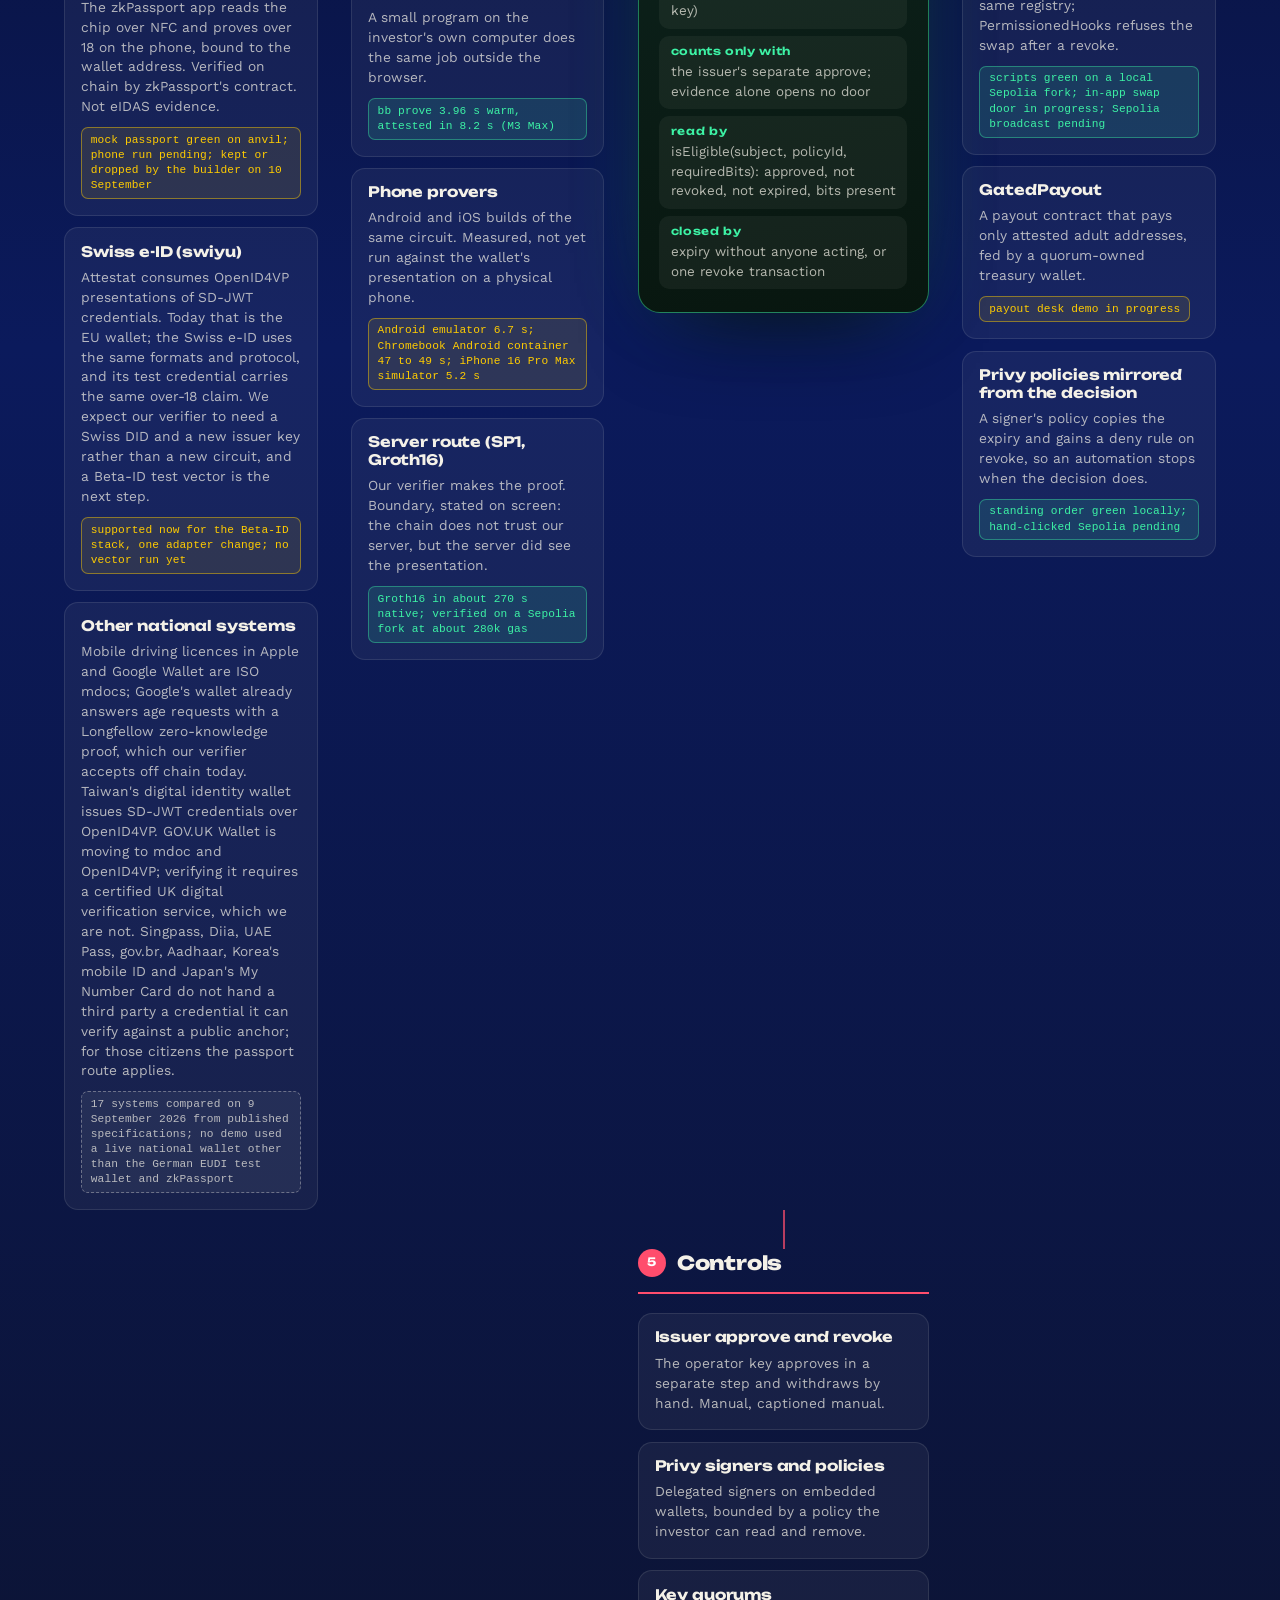
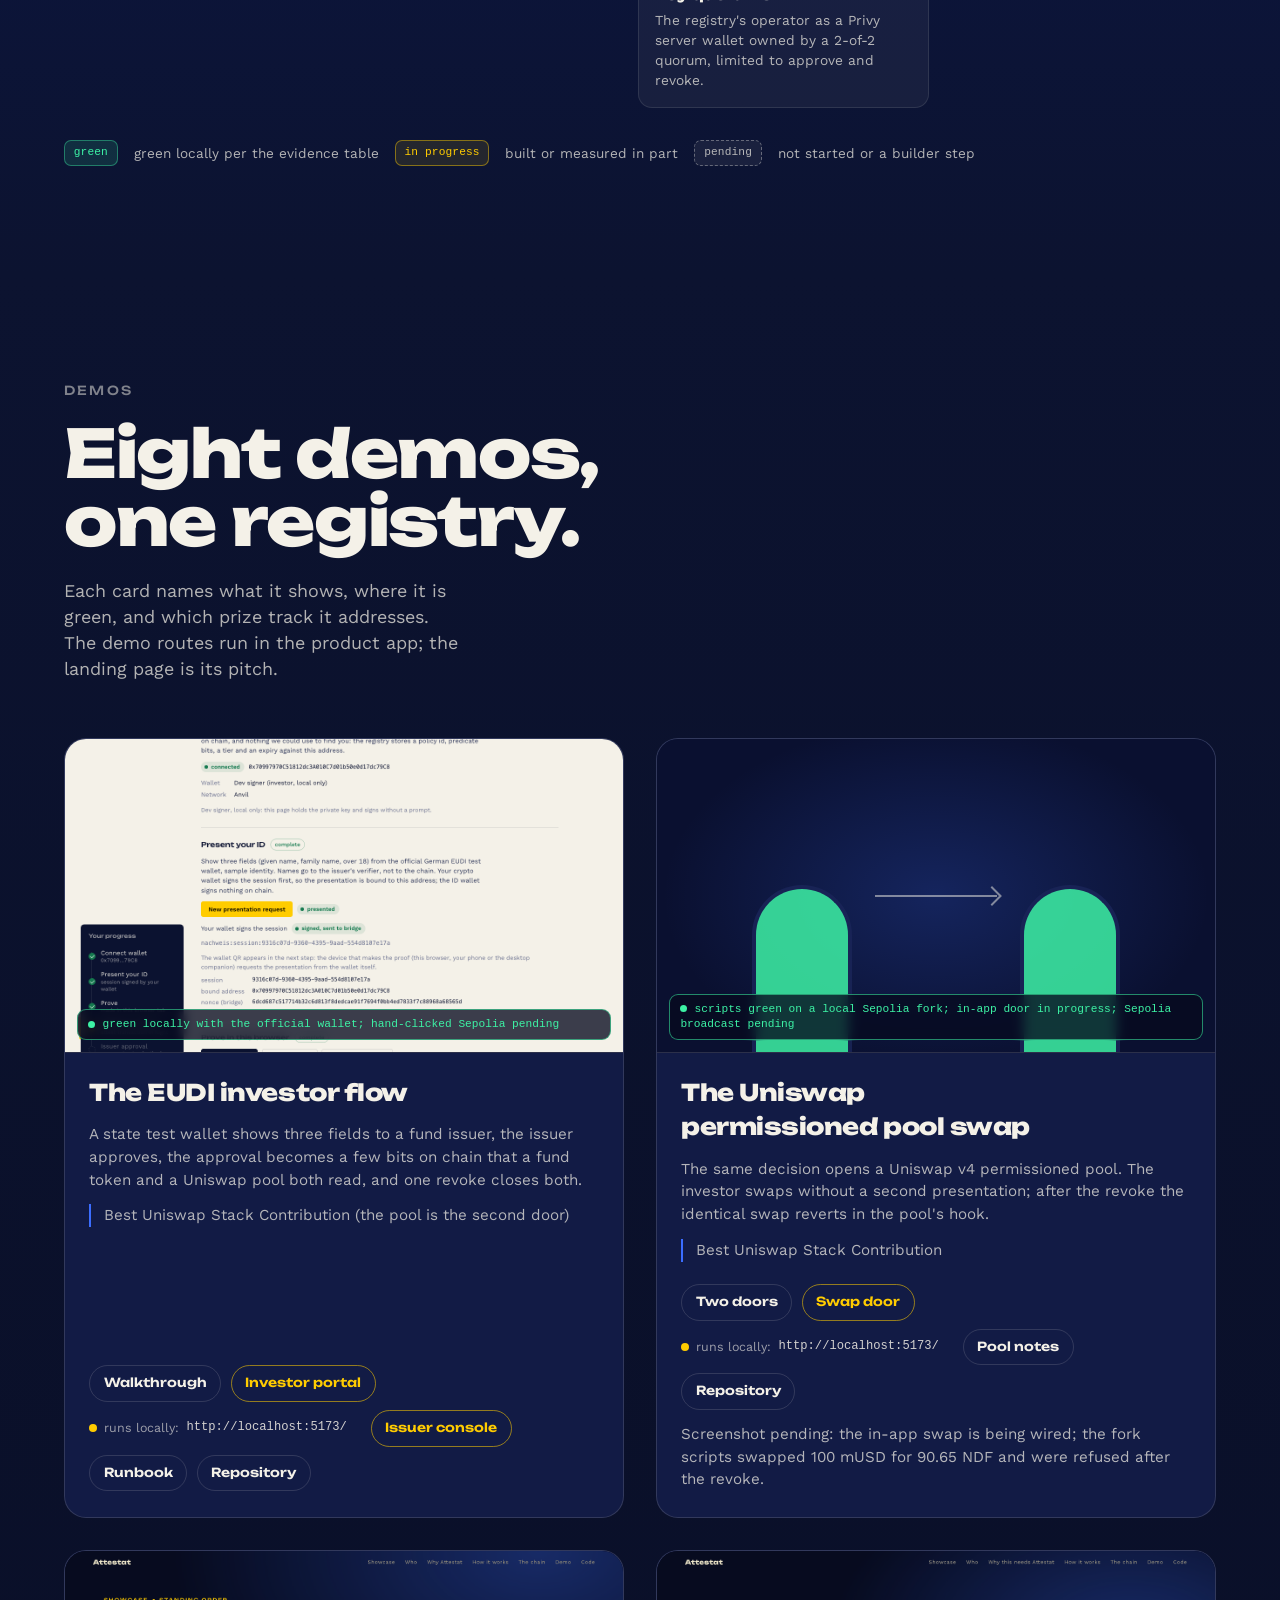
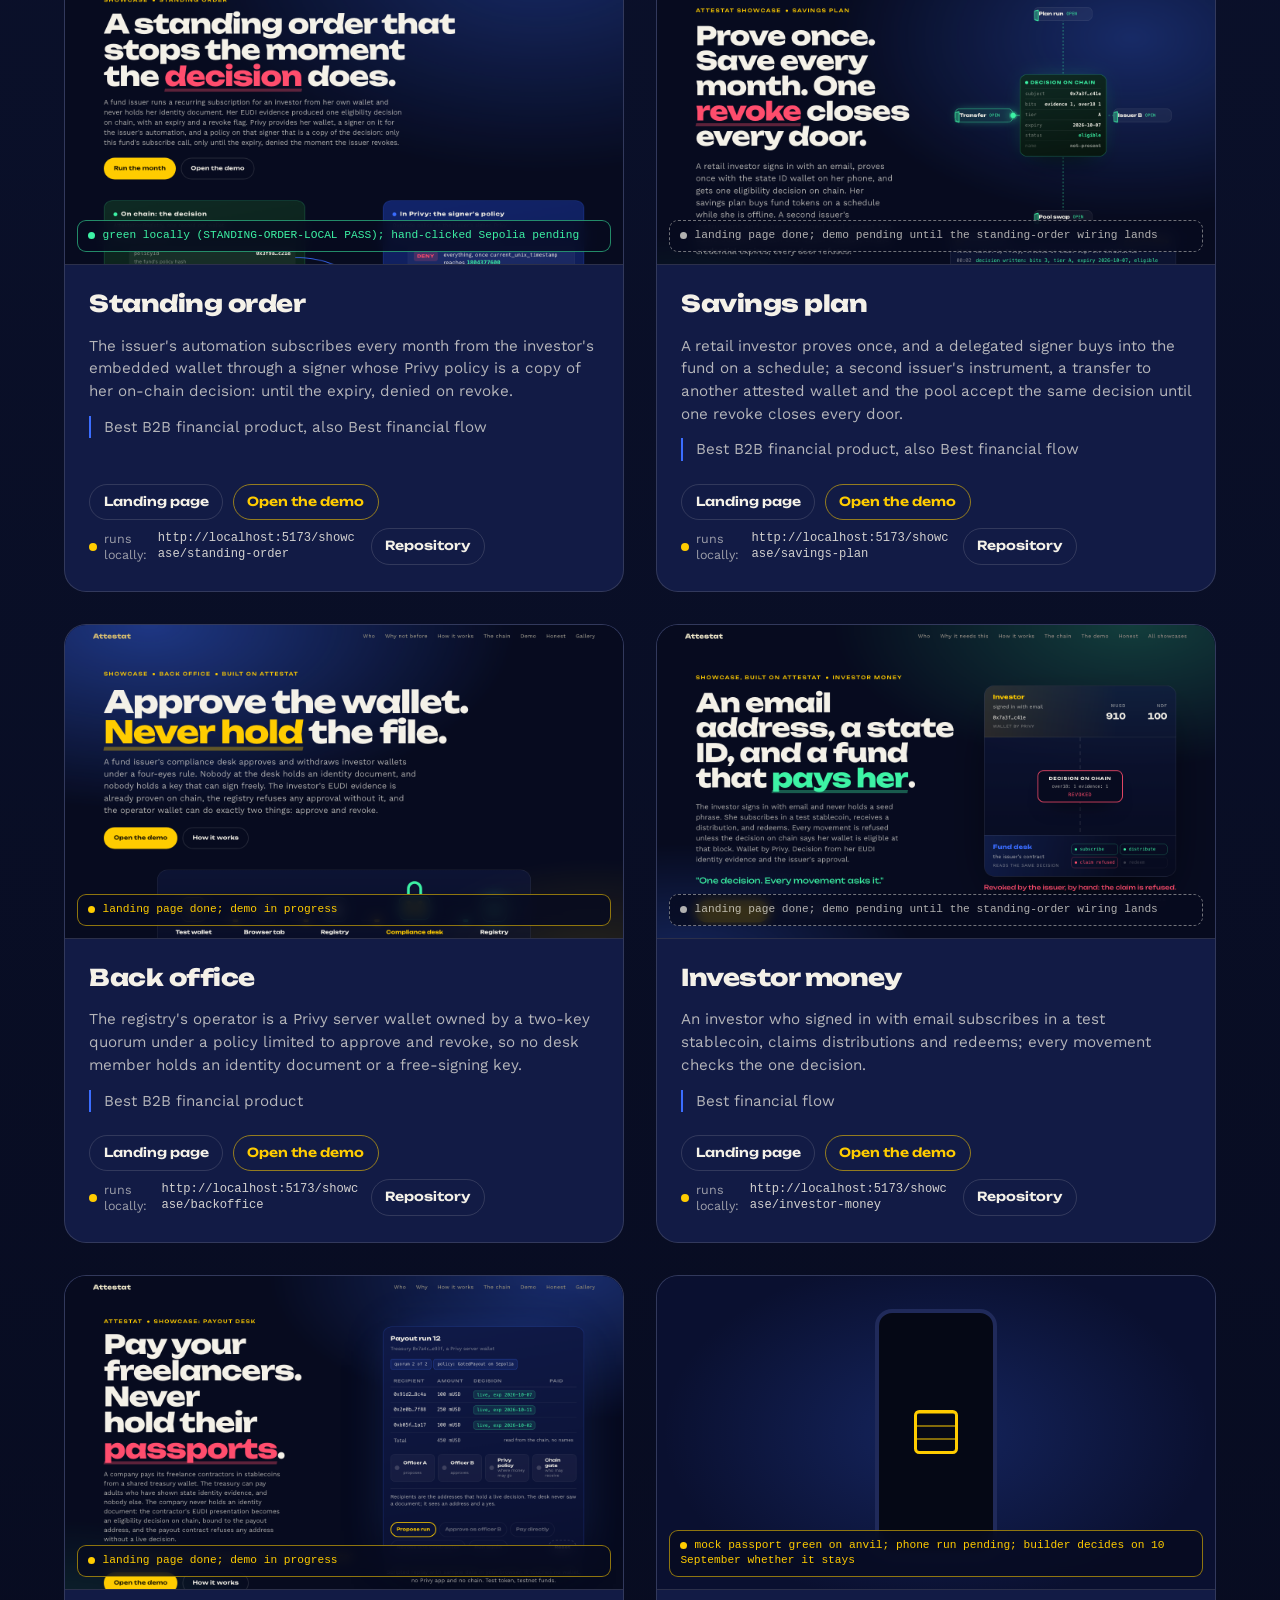
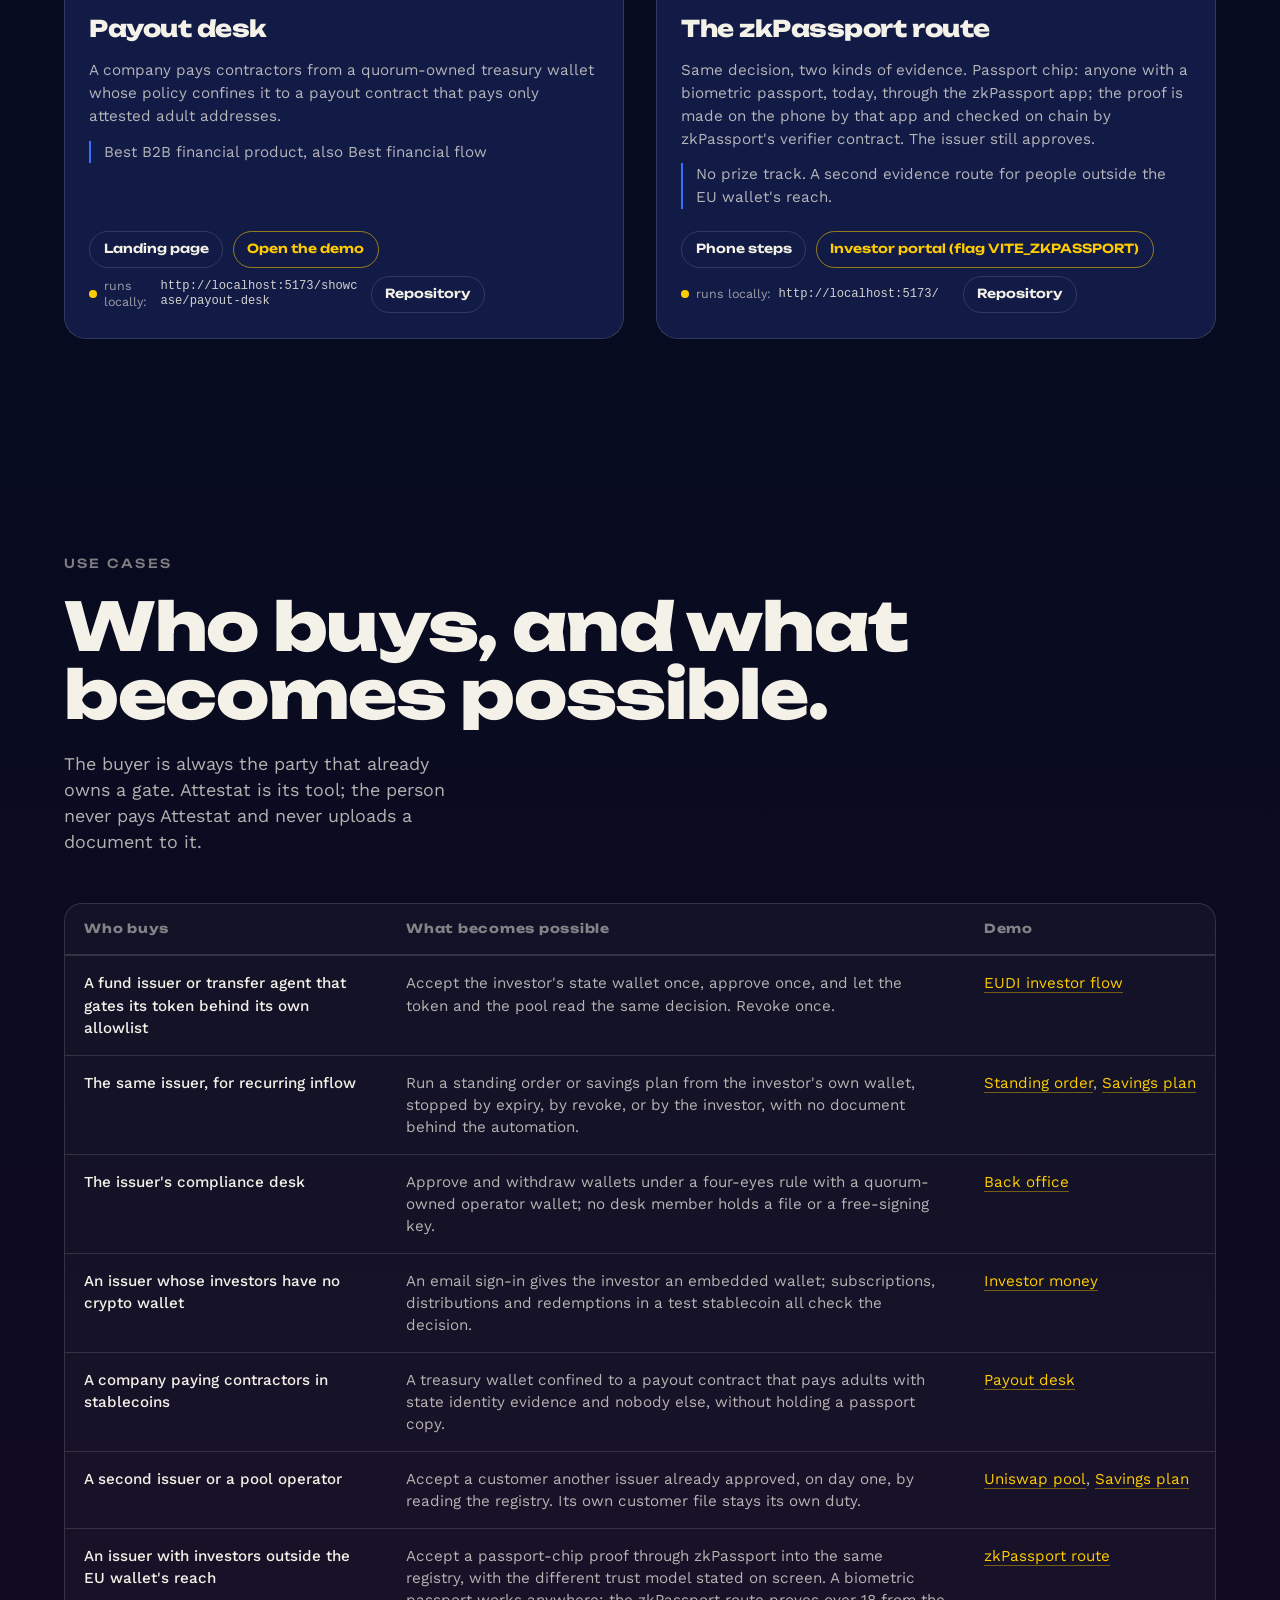
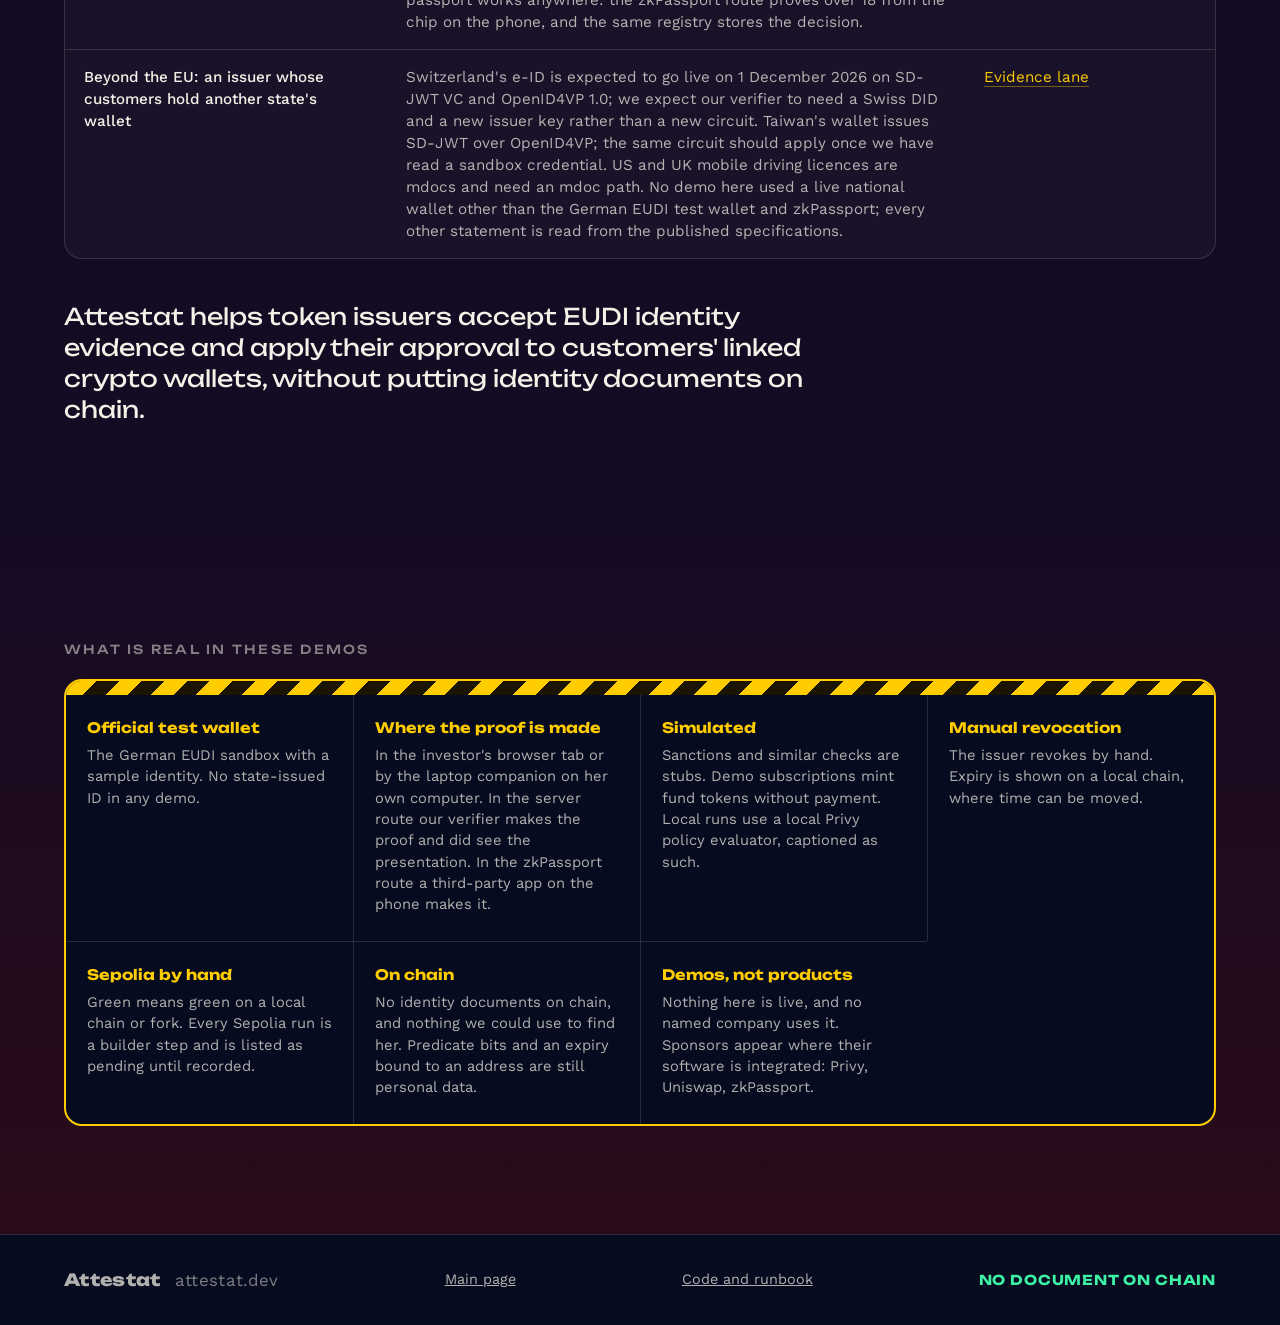
==== commit b5b273d7: "Gallery: Swiss e-ID and other national systems from the identity-standards research, beyond-the-EU u" ====
--- a/showcase/index.html
+++ b/showcase/index.html
@@ -69,9 +69,14 @@
             <span class="state run">mock passport green on anvil; phone run pending; kept or dropped by the builder on 10 September</span>
           </li>
           <li class="node">
+            <b>Swiss e-ID (swiyu)</b>
+            <p>Attestat consumes OpenID4VP presentations of SD-JWT credentials. Today that is the EU wallet; the Swiss e-ID uses the same formats and protocol, and its test credential carries the same over-18 claim. We expect our verifier to need a Swiss DID and a new issuer key rather than a new circuit, and a Beta-ID test vector is the next step.</p>
+            <span class="state run">supported now for the Beta-ID stack, one adapter change; no vector run yet</span>
+          </li>
+          <li class="node">
             <b>Other national systems</b>
-            <p>Where a system speaks the same formats and protocols it can feed the same registry. Which ones do, and on what trust model, is the standards research.</p>
-            <span class="state todo">identity standards page: coming</span>
+            <p>Mobile driving licences in Apple and Google Wallet are ISO mdocs; Google's wallet already answers age requests with a Longfellow zero-knowledge proof, which our verifier accepts off chain today. Taiwan's digital identity wallet issues SD-JWT credentials over OpenID4VP. GOV.UK Wallet is moving to mdoc and OpenID4VP; verifying it requires a certified UK digital verification service, which we are not. Singpass, Diia, UAE Pass, gov.br, Aadhaar, Korea's mobile ID and Japan's My Number Card do not hand a third party a credential it can verify against a public anchor; for those citizens the passport route applies.</p>
+            <span class="state todo">17 systems compared on 9 September 2026 from published specifications; no demo used a live national wallet other than the German EUDI test wallet and zkPassport</span>
           </li>
         </ul>
       </div>
@@ -372,8 +377,13 @@
           </tr>
           <tr>
             <td>An issuer with investors outside the EU wallet's reach</td>
-            <td>Accept a passport-chip proof through zkPassport into the same registry, with the different trust model stated on screen.</td>
+            <td>Accept a passport-chip proof through zkPassport into the same registry, with the different trust model stated on screen. A biometric passport works anywhere: the zkPassport route proves over 18 from the chip on the phone, and the same registry stores the decision.</td>
             <td><a href="#demo-zkpassport">zkPassport route</a></td>
+          </tr>
+          <tr>
+            <td>Beyond the EU: an issuer whose customers hold another state's wallet</td>
+            <td>Switzerland's e-ID is expected to go live on 1 December 2026 on SD-JWT VC and OpenID4VP 1.0; we expect our verifier to need a Swiss DID and a new issuer key rather than a new circuit. Taiwan's wallet issues SD-JWT over OpenID4VP; the same circuit should apply once we have read a sandbox credential. US and UK mobile driving licences are mdocs and need an mdoc path. No demo here used a live national wallet other than the German EUDI test wallet and zkPassport; every other statement is read from the published specifications.</td>
+            <td><a href="#map">Evidence lane</a></td>
           </tr>
         </tbody>
       </table>
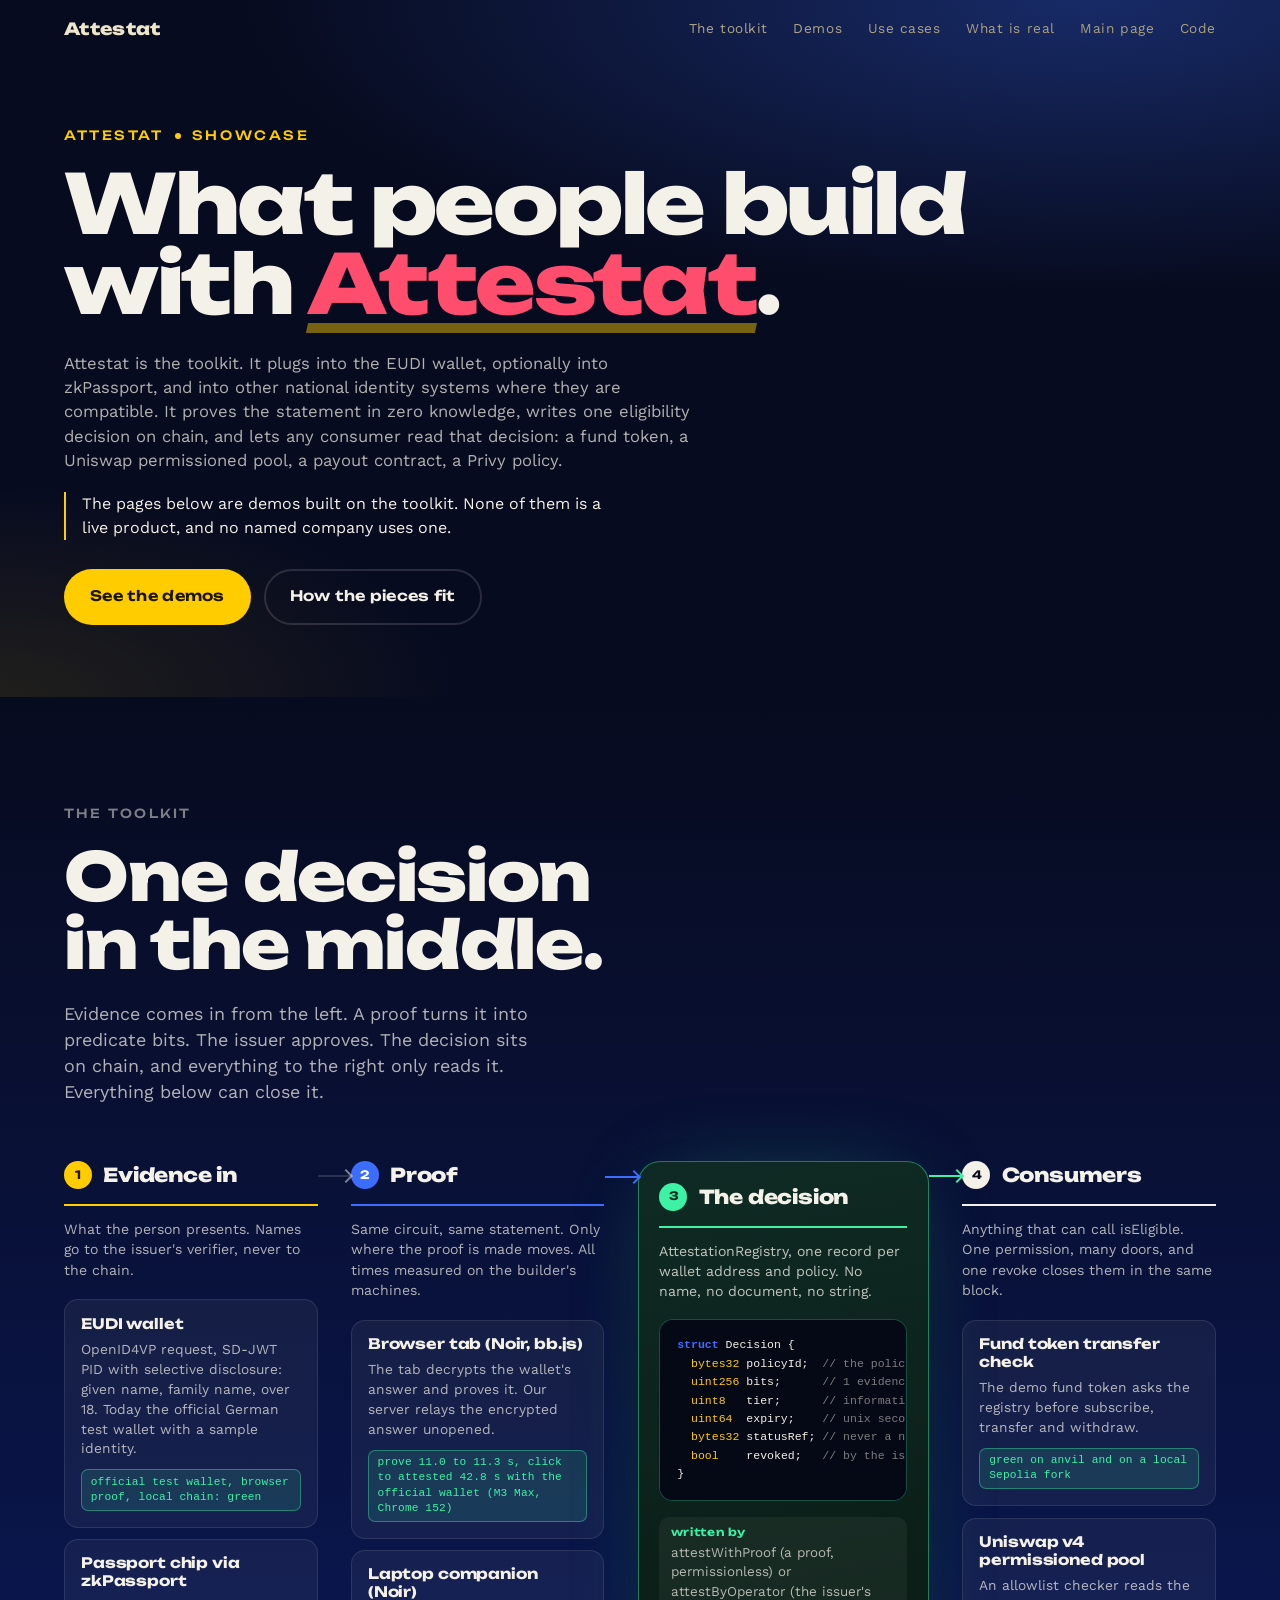
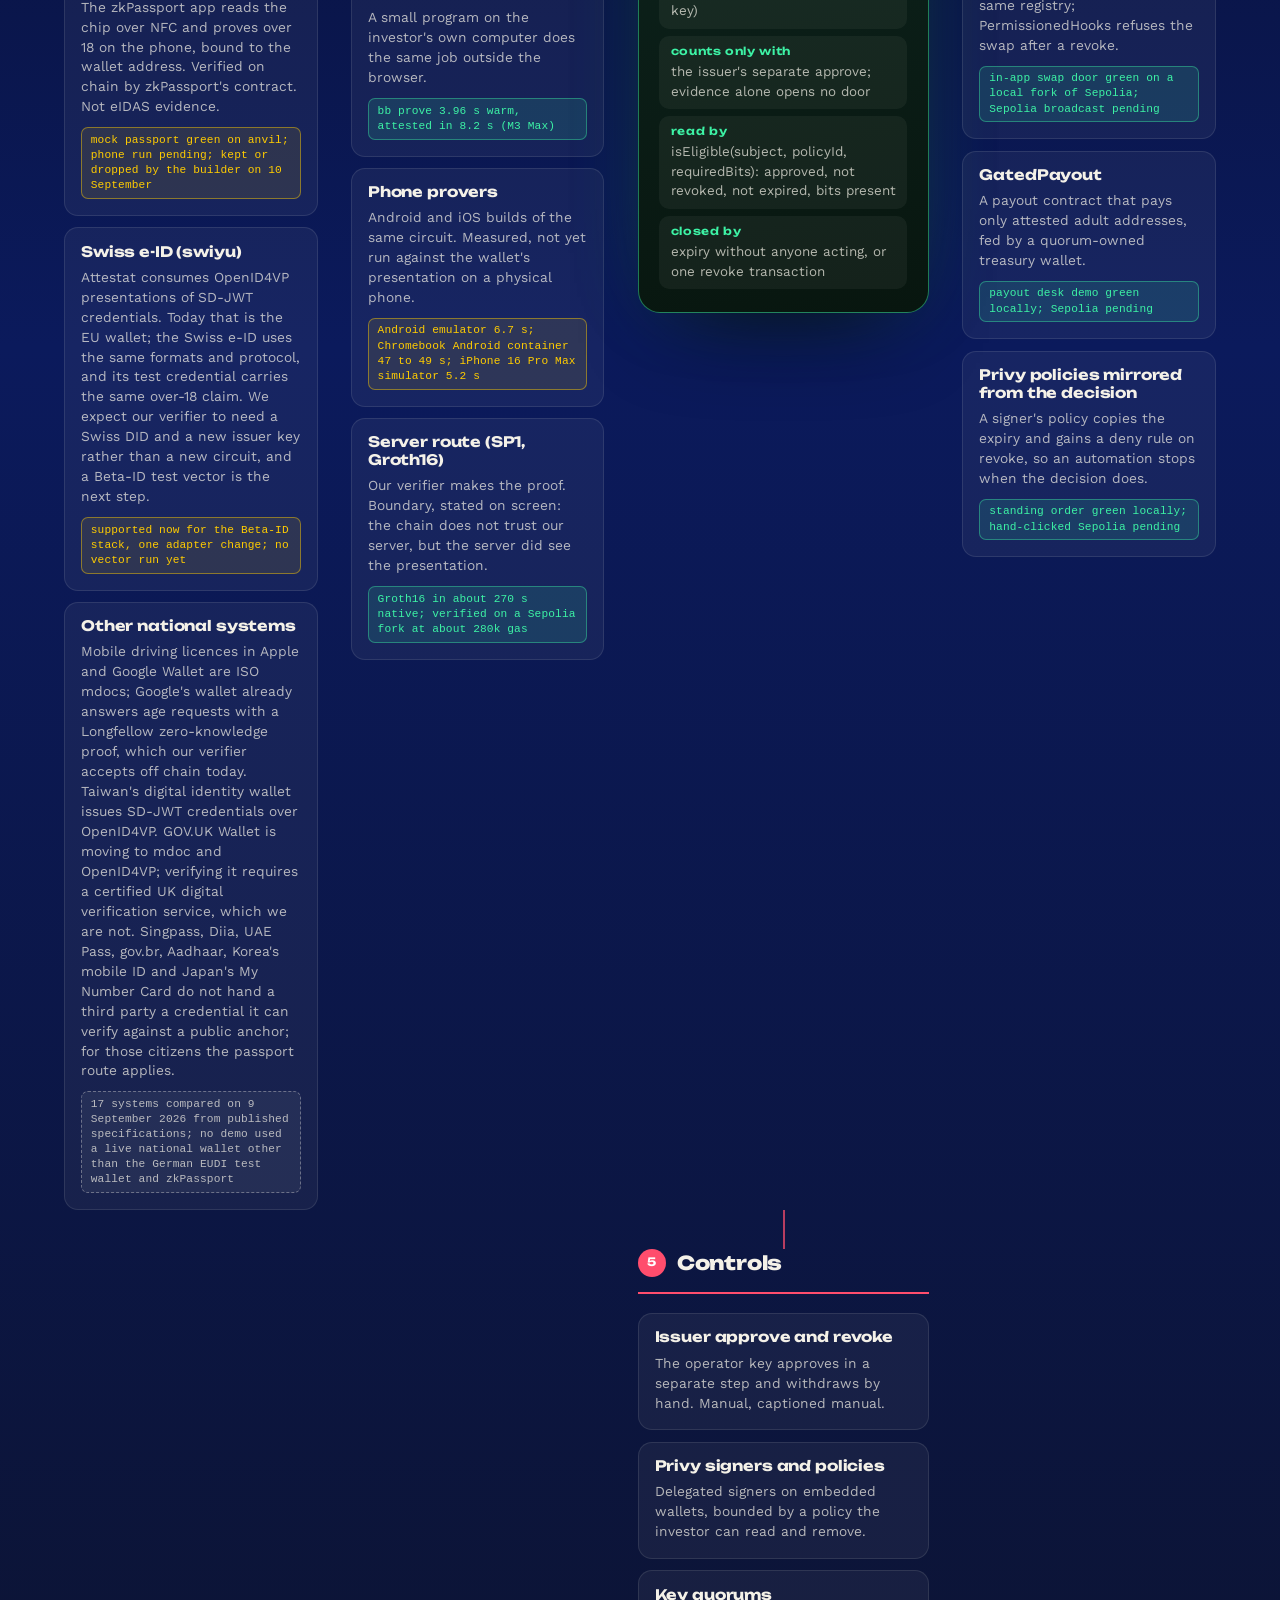
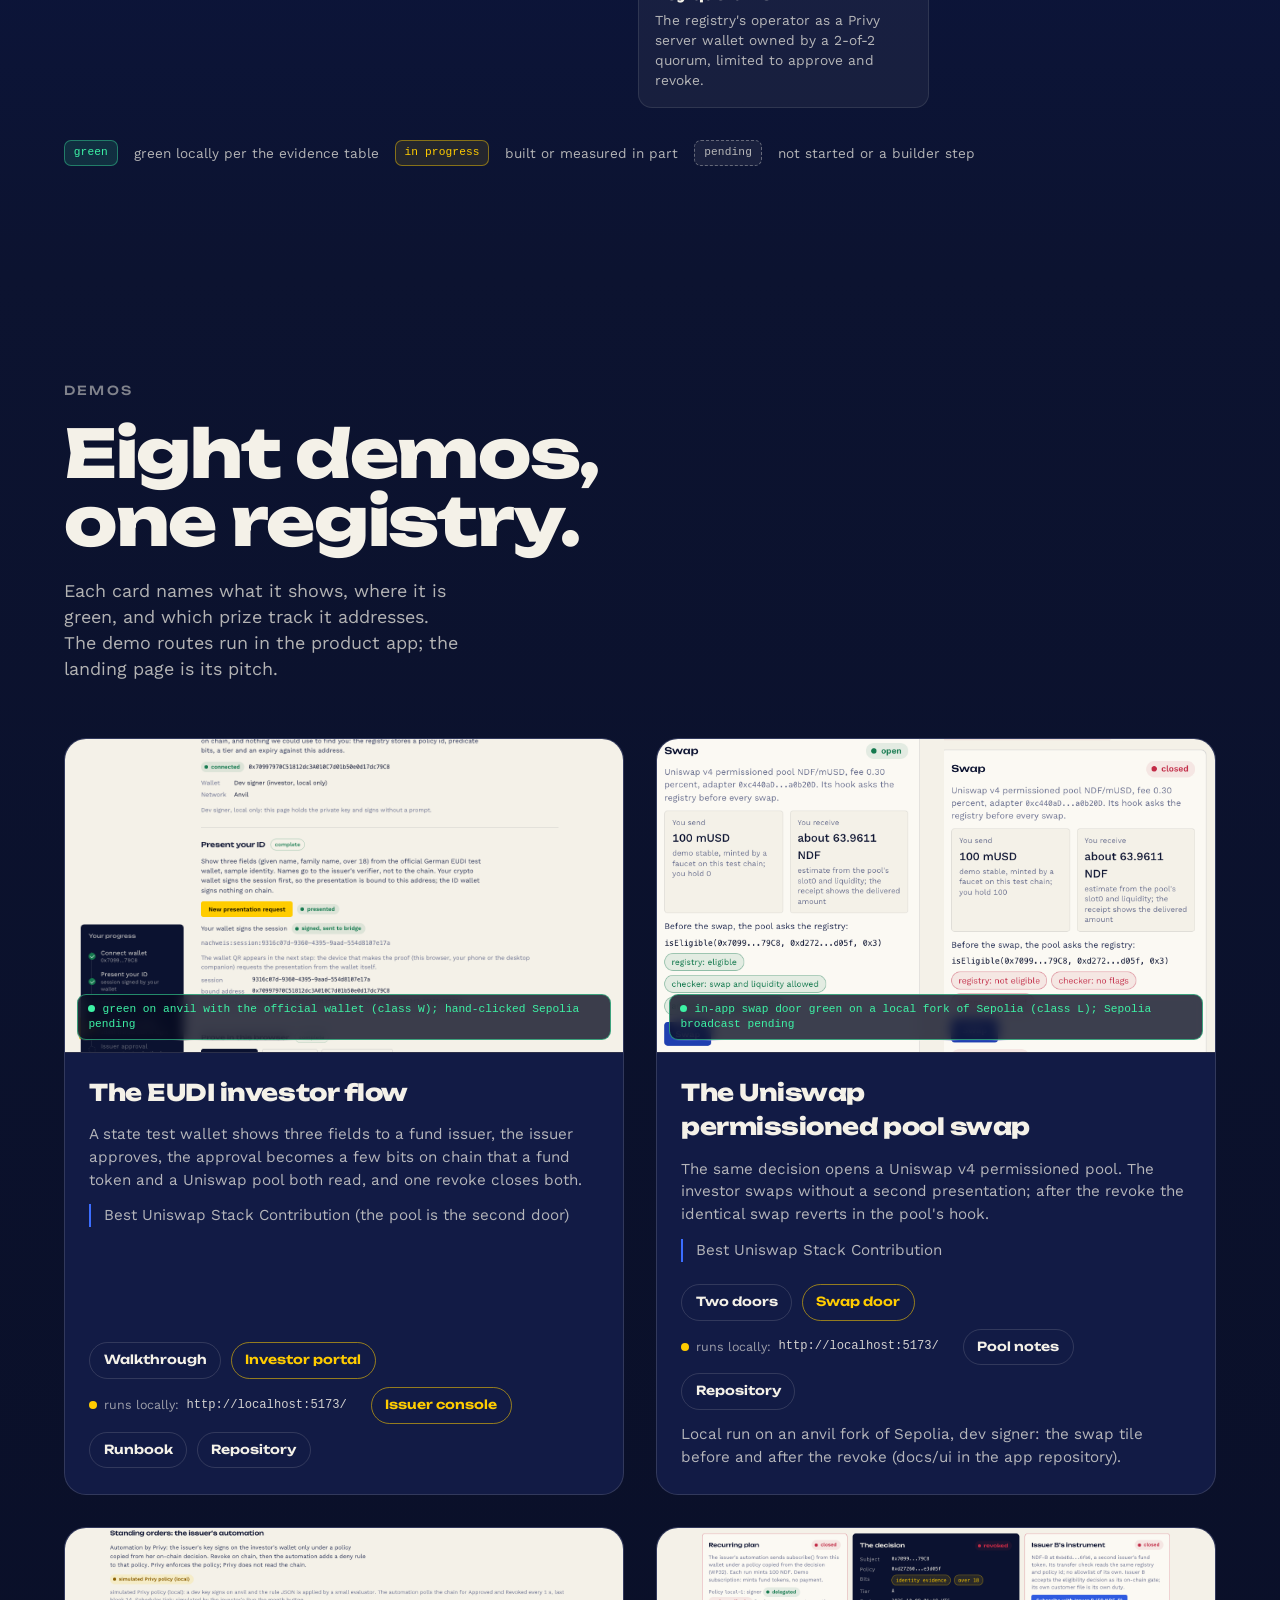
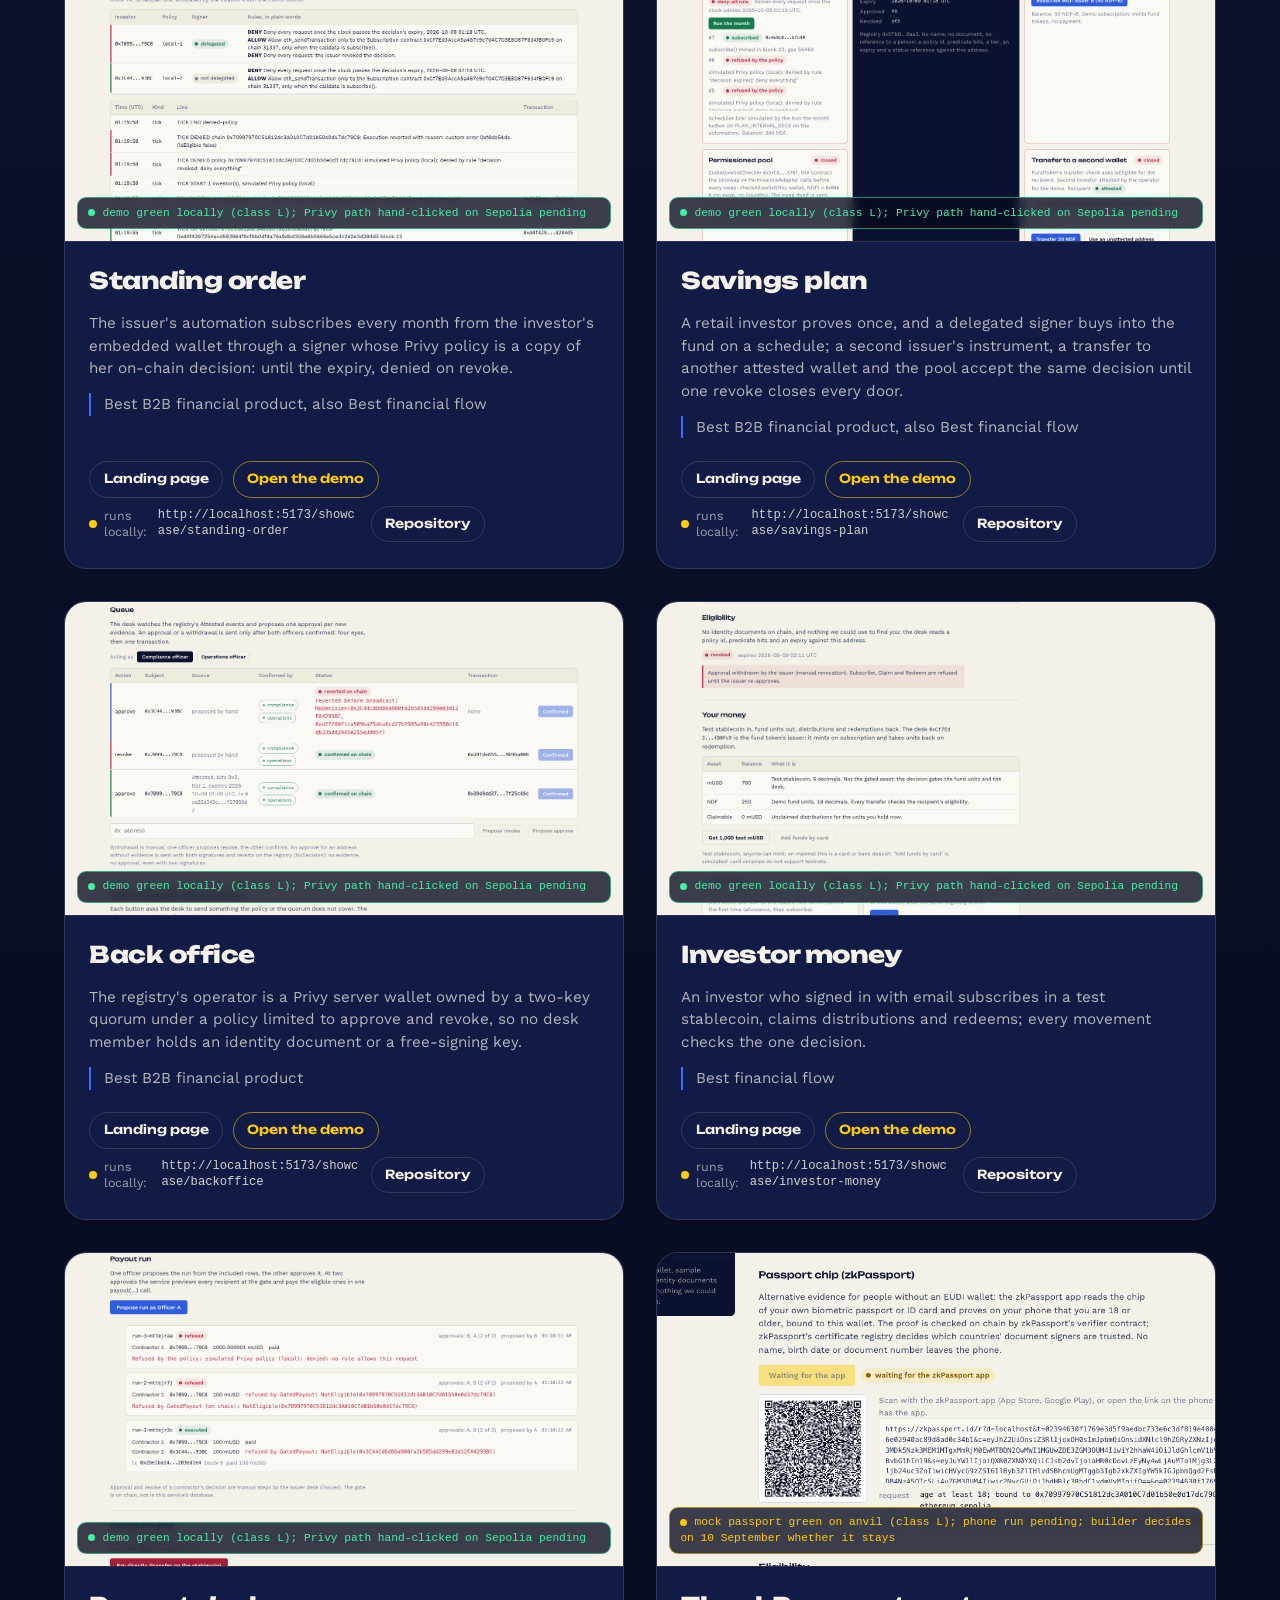
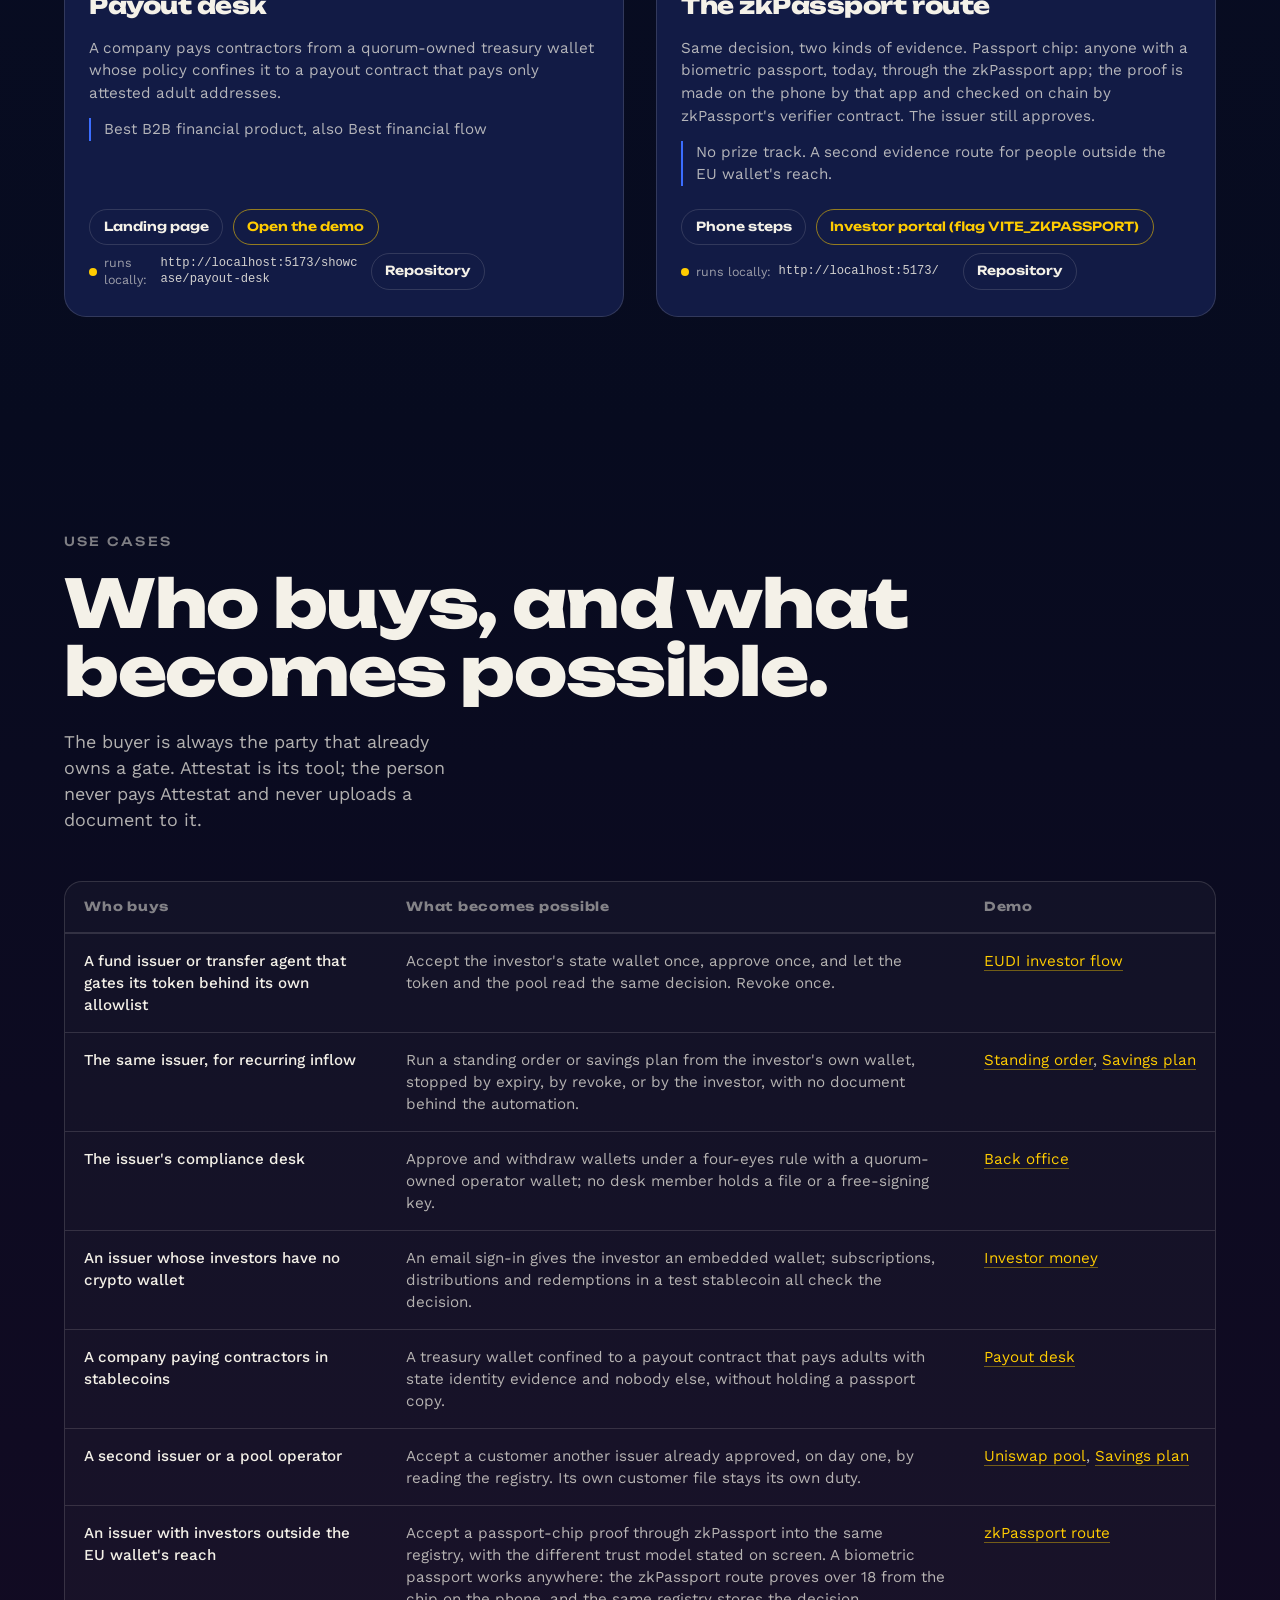
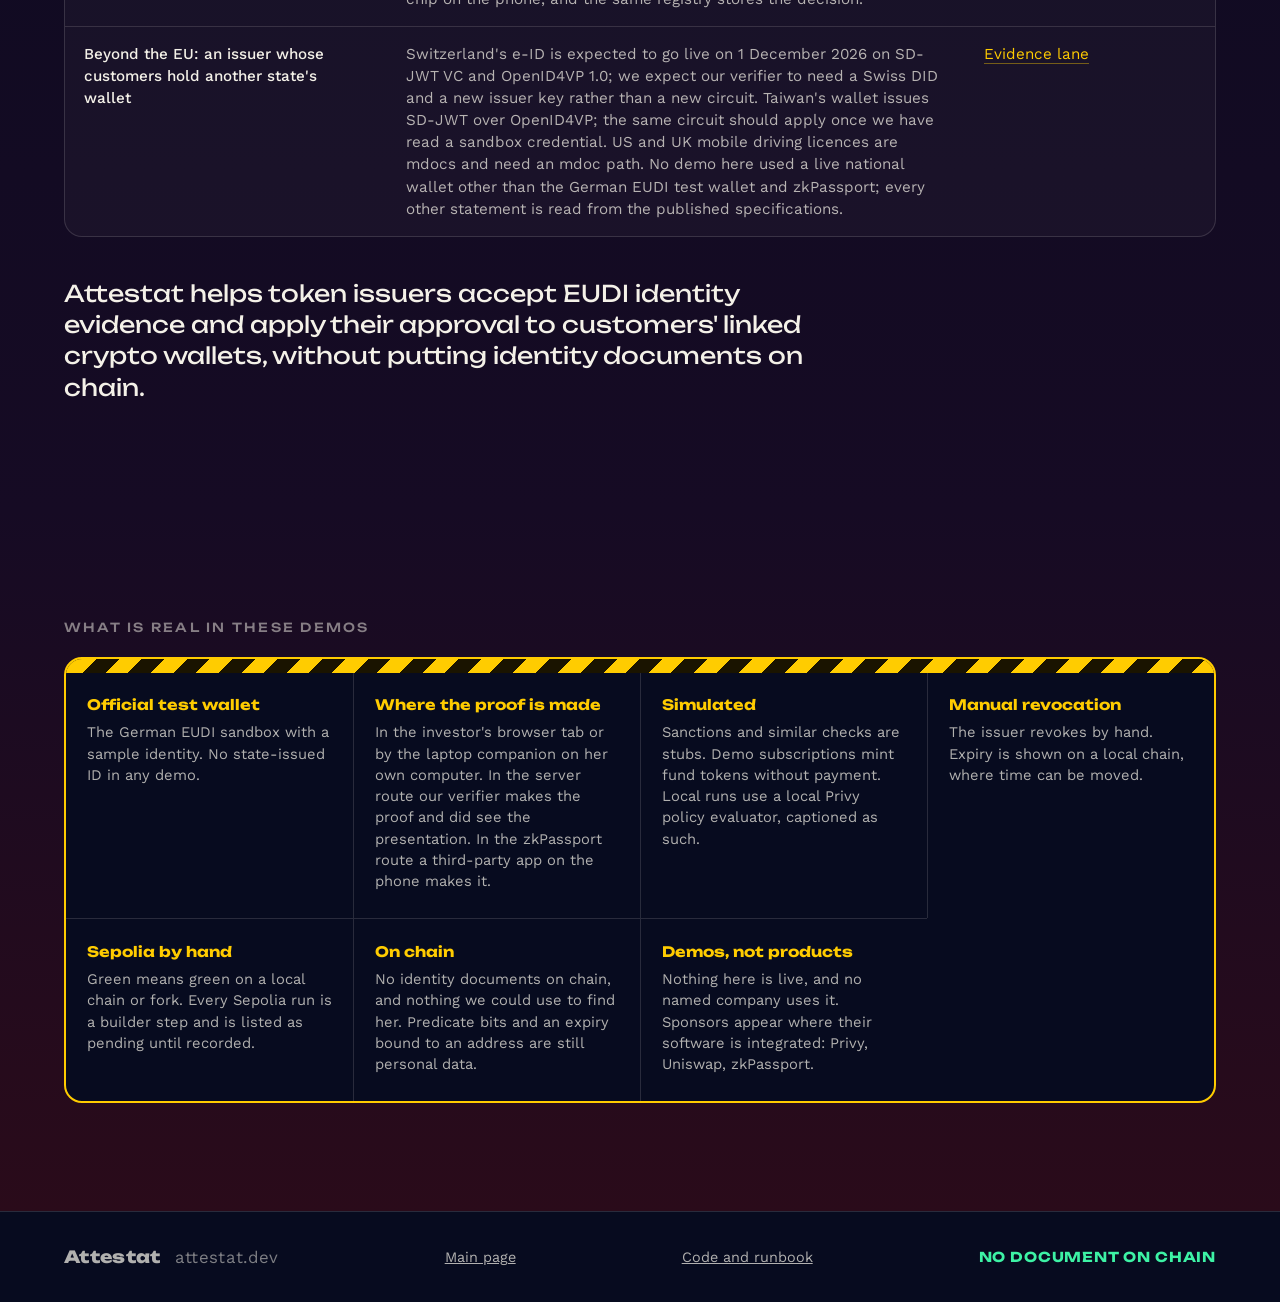
==== commit 693821e9: "Showcase: real demo screenshots on every case page and gallery card, badges set to the merged state," ====
--- a/showcase/index.html
+++ b/showcase/index.html
@@ -142,12 +142,12 @@
           <li class="node">
             <b>Uniswap v4 permissioned pool</b>
             <p>An allowlist checker reads the same registry; PermissionedHooks refuses the swap after a revoke.</p>
-            <span class="state ok">scripts green on a local Sepolia fork; in-app swap door in progress; Sepolia broadcast pending</span>
+            <span class="state ok">in-app swap door green on a local fork of Sepolia; Sepolia broadcast pending</span>
           </li>
           <li class="node">
             <b>GatedPayout</b>
             <p>A payout contract that pays only attested adult addresses, fed by a quorum-owned treasury wallet.</p>
-            <span class="state run">payout desk demo in progress</span>
+            <span class="state ok">payout desk demo green locally; Sepolia pending</span>
           </li>
           <li class="node">
             <b>Privy policies mirrored from the decision</b>
@@ -192,7 +192,7 @@
       <article class="card" id="demo-eudi">
         <div class="card-media">
           <img src="assets/eudi-investor-flow.png" alt="The investor portal after a proof made in the browser tab: attested, awaiting the issuer's approval" loading="lazy" width="1280" height="800">
-          <span class="badge ok">green locally with the official wallet; hand-clicked Sepolia pending</span>
+          <span class="badge ok">green on anvil with the official wallet (class W); hand-clicked Sepolia pending</span>
         </div>
         <div class="card-body">
           <h3>The EUDI investor flow</h3>
@@ -210,8 +210,8 @@
 
       <article class="card" id="demo-swap">
         <div class="card-media">
-          <div class="shot-ph" aria-hidden="true"><span class="ph-door"></span><span class="ph-door"></span><span class="ph-arrow"></span></div>
-          <span class="badge ok">scripts green on a local Sepolia fork; in-app door in progress; Sepolia broadcast pending</span>
+          <img src="assets/swap-door.png" alt="The Swap tile of the investor portal twice: swap confirmed from the dev-signer wallet, then the identical swap refused by PermissionedHooks.beforeSwap after the revoke; local anvil fork of Sepolia" loading="lazy" width="844" height="560">
+          <span class="badge ok">in-app swap door green on a local fork of Sepolia (class L); Sepolia broadcast pending</span>
         </div>
         <div class="card-body">
           <h3>The Uniswap permissioned pool swap</h3>
@@ -223,14 +223,14 @@
             <a href="https://github.com/devdotbo/nachweis-app/blob/main/FEEDBACK.md">Pool notes</a>
             <a href="https://github.com/devdotbo/nachweis-app">Repository</a>
           </div>
-          <p class="card-note">Screenshot pending: the in-app swap is being wired; the fork scripts swapped 100 mUSD for 90.65 NDF and were refused after the revoke.</p>
+          <p class="card-note">Local run on an anvil fork of Sepolia, dev signer: the swap tile before and after the revoke (docs/ui in the app repository).</p>
         </div>
       </article>
 
       <article class="card" id="demo-standing-order">
         <div class="card-media">
-          <img src="standing-order/preview.png" alt="Standing order landing page: the on-chain decision mirrored into a Privy policy" loading="lazy" width="1440" height="900">
-          <span class="badge ok">green locally (STANDING-ORDER-LOCAL PASS); hand-clicked Sepolia pending</span>
+          <img src="standing-order/demo.png" alt="The issuer console's automation section on a local run: the policy in plain words per investor and the tick log with a subscribed tick, the deny-all rule after the revoke and the refused tick" loading="lazy" width="1440" height="1020">
+          <span class="badge ok">demo green locally (class L); Privy path hand-clicked on Sepolia pending</span>
         </div>
         <div class="card-body">
           <h3>Standing order</h3>
@@ -246,8 +246,8 @@
 
       <article class="card" id="demo-savings-plan">
         <div class="card-media">
-          <img src="savings-plan/preview.png" alt="Savings plan landing page: four doors closed by one revoke" loading="lazy" width="1440" height="900">
-          <span class="badge todo">landing page done; demo pending until the standing-order wiring lands</span>
+          <img src="savings-plan/demo.png" alt="The savings plan board on a local run after the revoke: the decision revoked in the middle, the plan, Issuer B, the pool checker and the transfer all closed" loading="lazy" width="1440" height="900">
+          <span class="badge ok">demo green locally (class L); Privy path hand-clicked on Sepolia pending</span>
         </div>
         <div class="card-body">
           <h3>Savings plan</h3>
@@ -263,8 +263,8 @@
 
       <article class="card" id="demo-backoffice">
         <div class="card-media">
-          <img src="backoffice/preview.png" alt="Back office landing page: approve the wallet, never hold the file" loading="lazy" width="1440" height="900">
-          <span class="badge run">landing page done; demo in progress</span>
+          <img src="backoffice/demo.png" alt="The compliance desk on a local run: the queue with an approve confirmed by both officers, the revoke, and a 1 wei transfer refused by the simulated policy" loading="lazy" width="1440" height="1250">
+          <span class="badge ok">demo green locally (class L); Privy path hand-clicked on Sepolia pending</span>
         </div>
         <div class="card-body">
           <h3>Back office</h3>
@@ -280,8 +280,8 @@
 
       <article class="card" id="demo-investor-money">
         <div class="card-media">
-          <img src="investor-money/preview.png" alt="Investor money landing page: an email address, a state ID, and a fund that pays her" loading="lazy" width="1440" height="900">
-          <span class="badge todo">landing page done; demo pending until the standing-order wiring lands</span>
+          <img src="investor-money/demo.png" alt="The fund desk on a local run after the issuer's revoke: eligibility revoked, Subscribe, Claim and Redeem closed, and the refusal in plain words" loading="lazy" width="1440" height="1120">
+          <span class="badge ok">demo green locally (class L); Privy path hand-clicked on Sepolia pending</span>
         </div>
         <div class="card-body">
           <h3>Investor money</h3>
@@ -297,8 +297,8 @@
 
       <article class="card" id="demo-payout-desk">
         <div class="card-media">
-          <img src="payout-desk/preview.png" alt="Payout desk landing page: pay your freelancers, never hold their passports" loading="lazy" width="1440" height="900">
-          <span class="badge run">landing page done; demo in progress</span>
+          <img src="payout-desk/demo.png" alt="The contractor payout desk on a local run: run 1 executed and the unattested contractor refused by GatedPayout, run 2 refused after the revoke, run 3 refused over the cap, and a direct transfer refused by the simulated policy" loading="lazy" width="1440" height="1280">
+          <span class="badge ok">demo green locally (class L); Privy path hand-clicked on Sepolia pending</span>
         </div>
         <div class="card-body">
           <h3>Payout desk</h3>
@@ -314,8 +314,8 @@
 
       <article class="card" id="demo-zkpassport">
         <div class="card-media">
-          <div class="shot-ph shot-ph-phone" aria-hidden="true"><span class="ph-phone"><span class="ph-chip"></span></span></div>
-          <span class="badge run">mock passport green on anvil; phone run pending; builder decides on 10 September whether it stays</span>
+          <img src="assets/zkpassport-card.png" alt="The passport chip card of the investor portal with the mock adapter on anvil: QR code from the zkPassport service, waiting for the zkPassport app; no phone scanned it" loading="lazy" width="1020" height="530">
+          <span class="badge run">mock passport green on anvil (class L); phone run pending; builder decides on 10 September whether it stays</span>
         </div>
         <div class="card-body">
           <h3>The zkPassport route</h3>
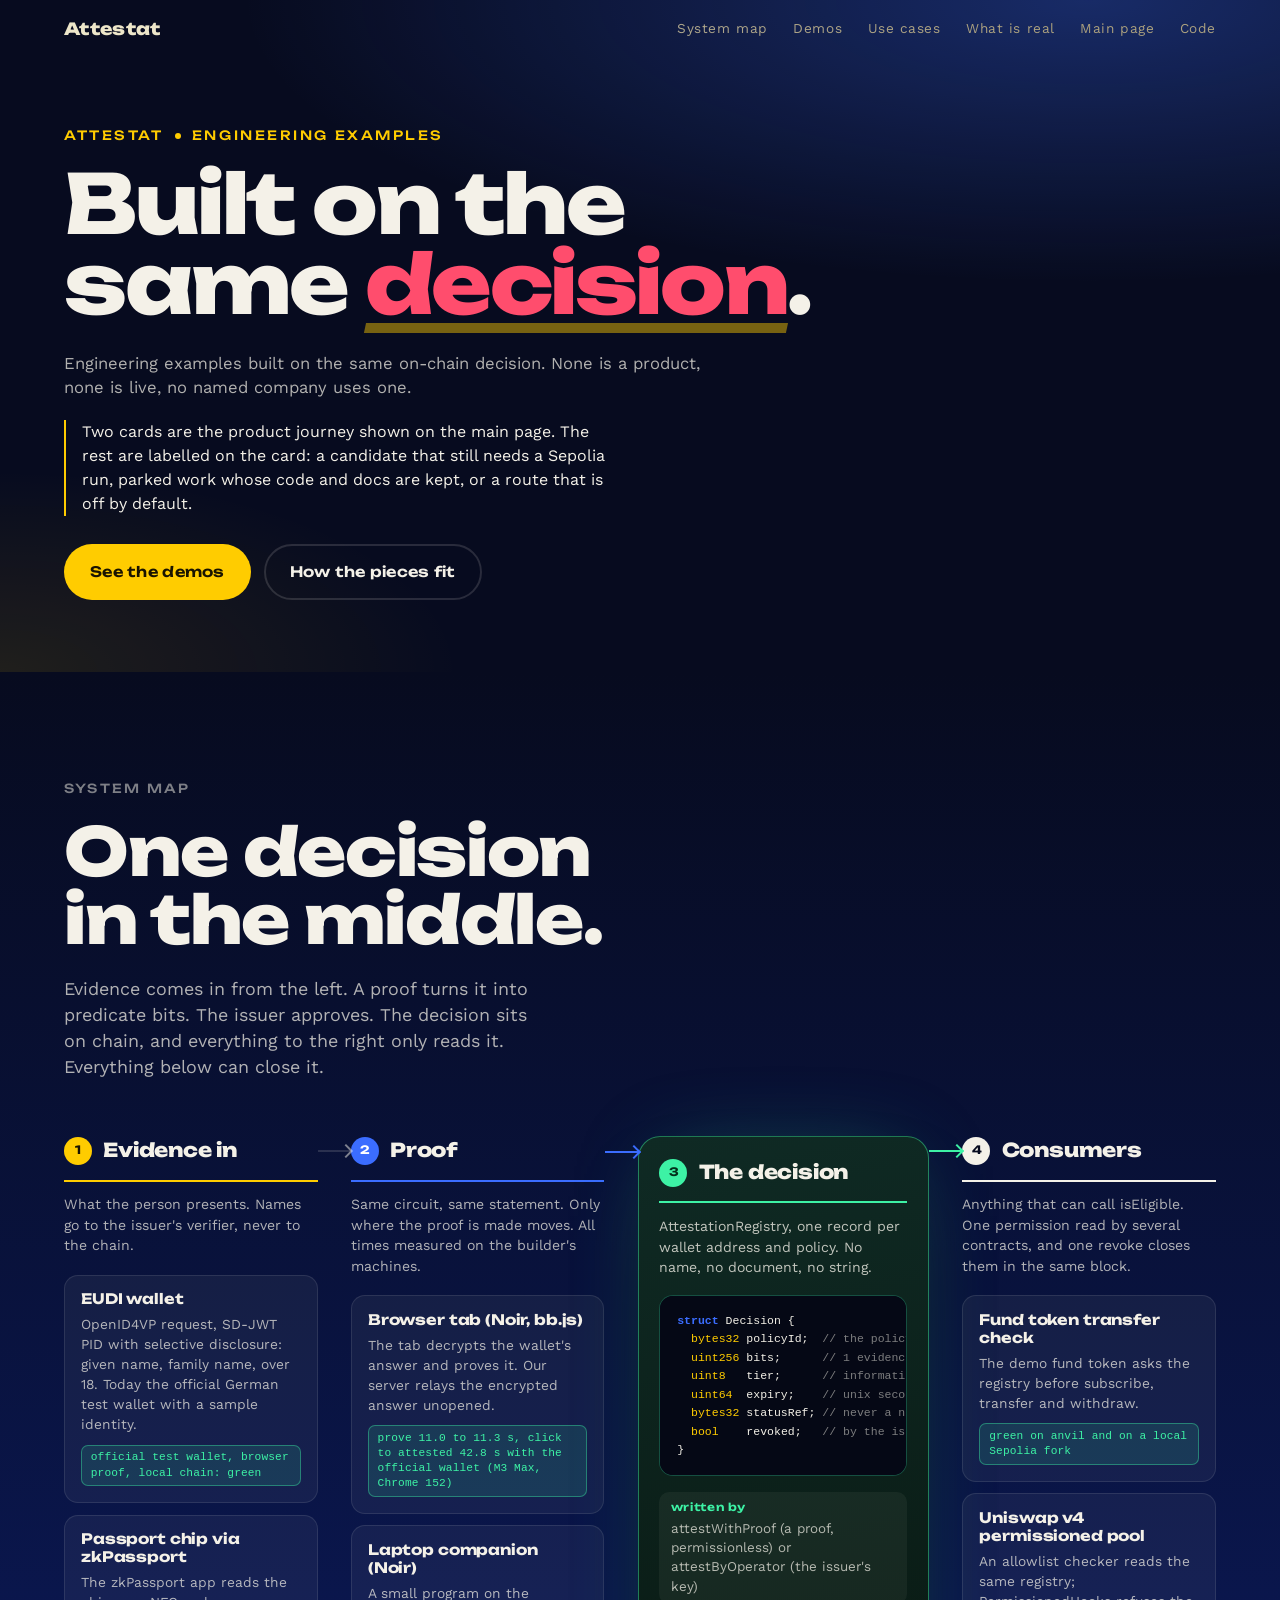
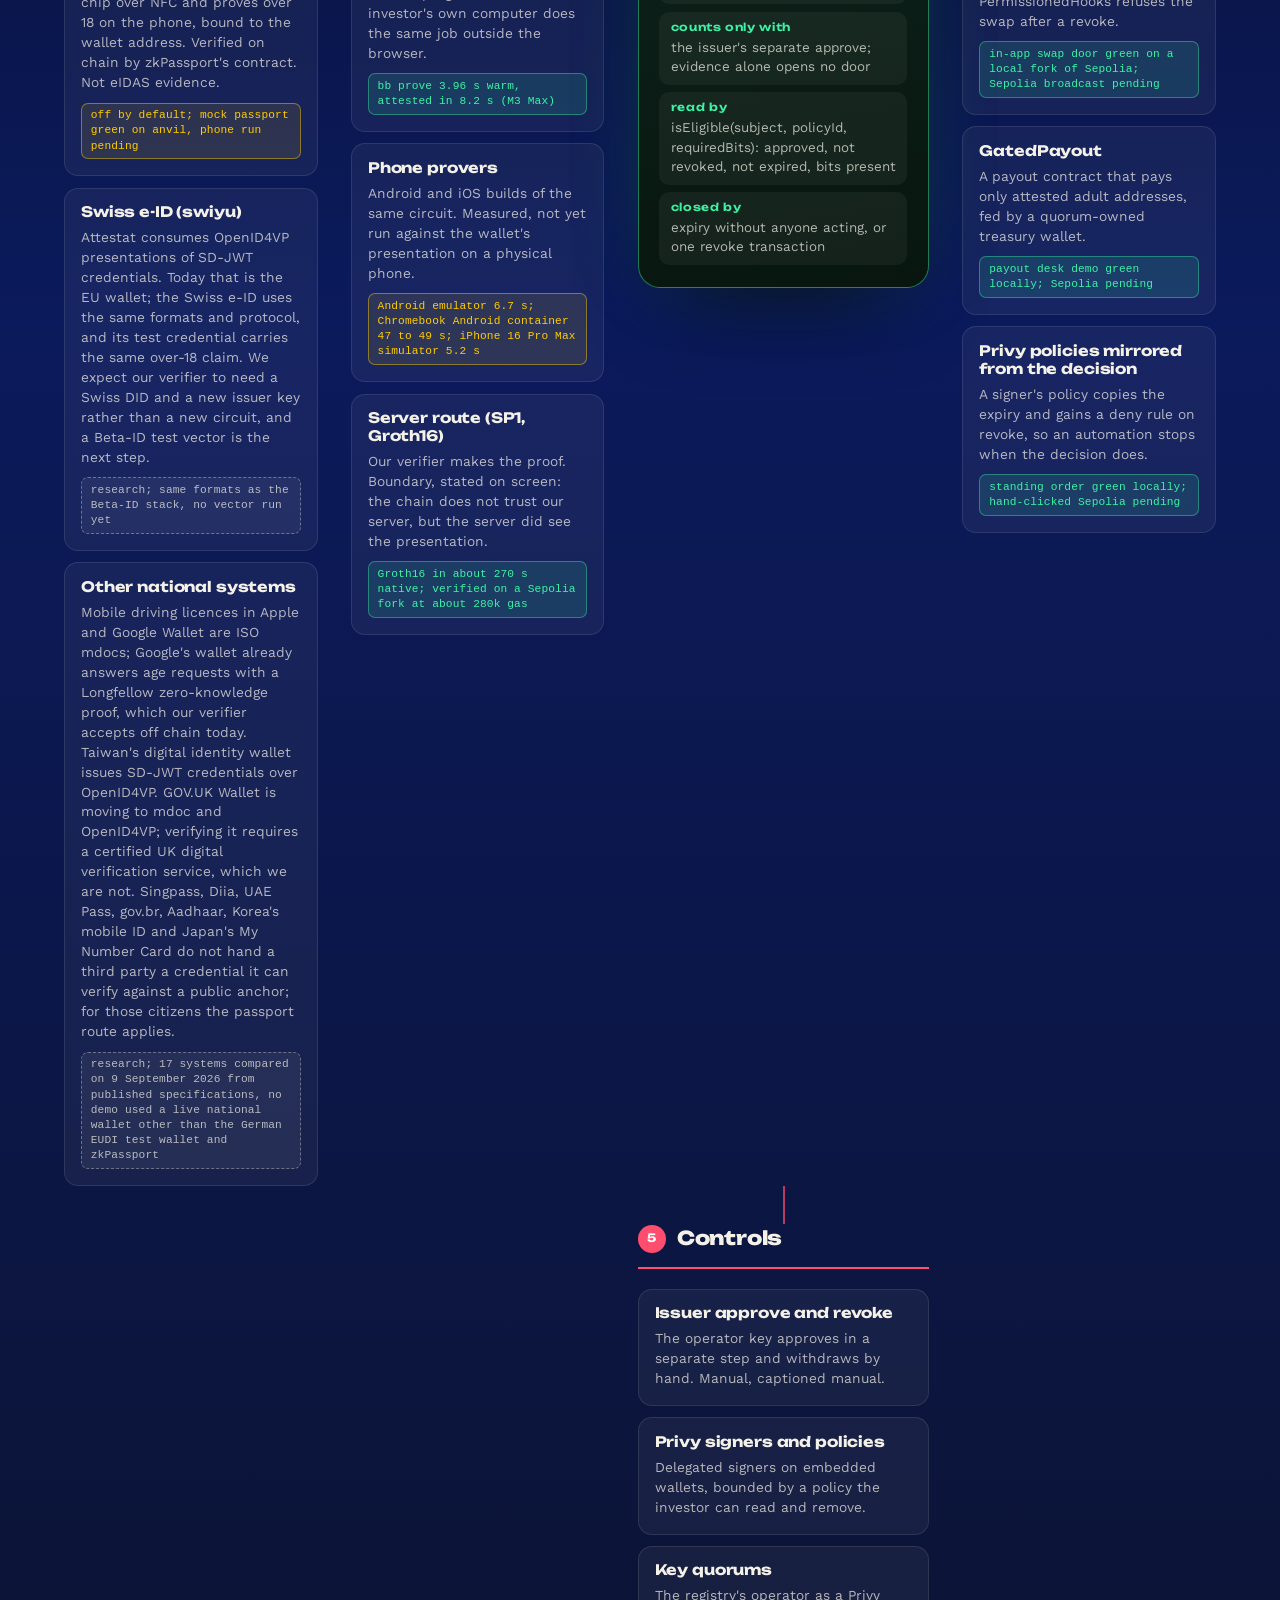
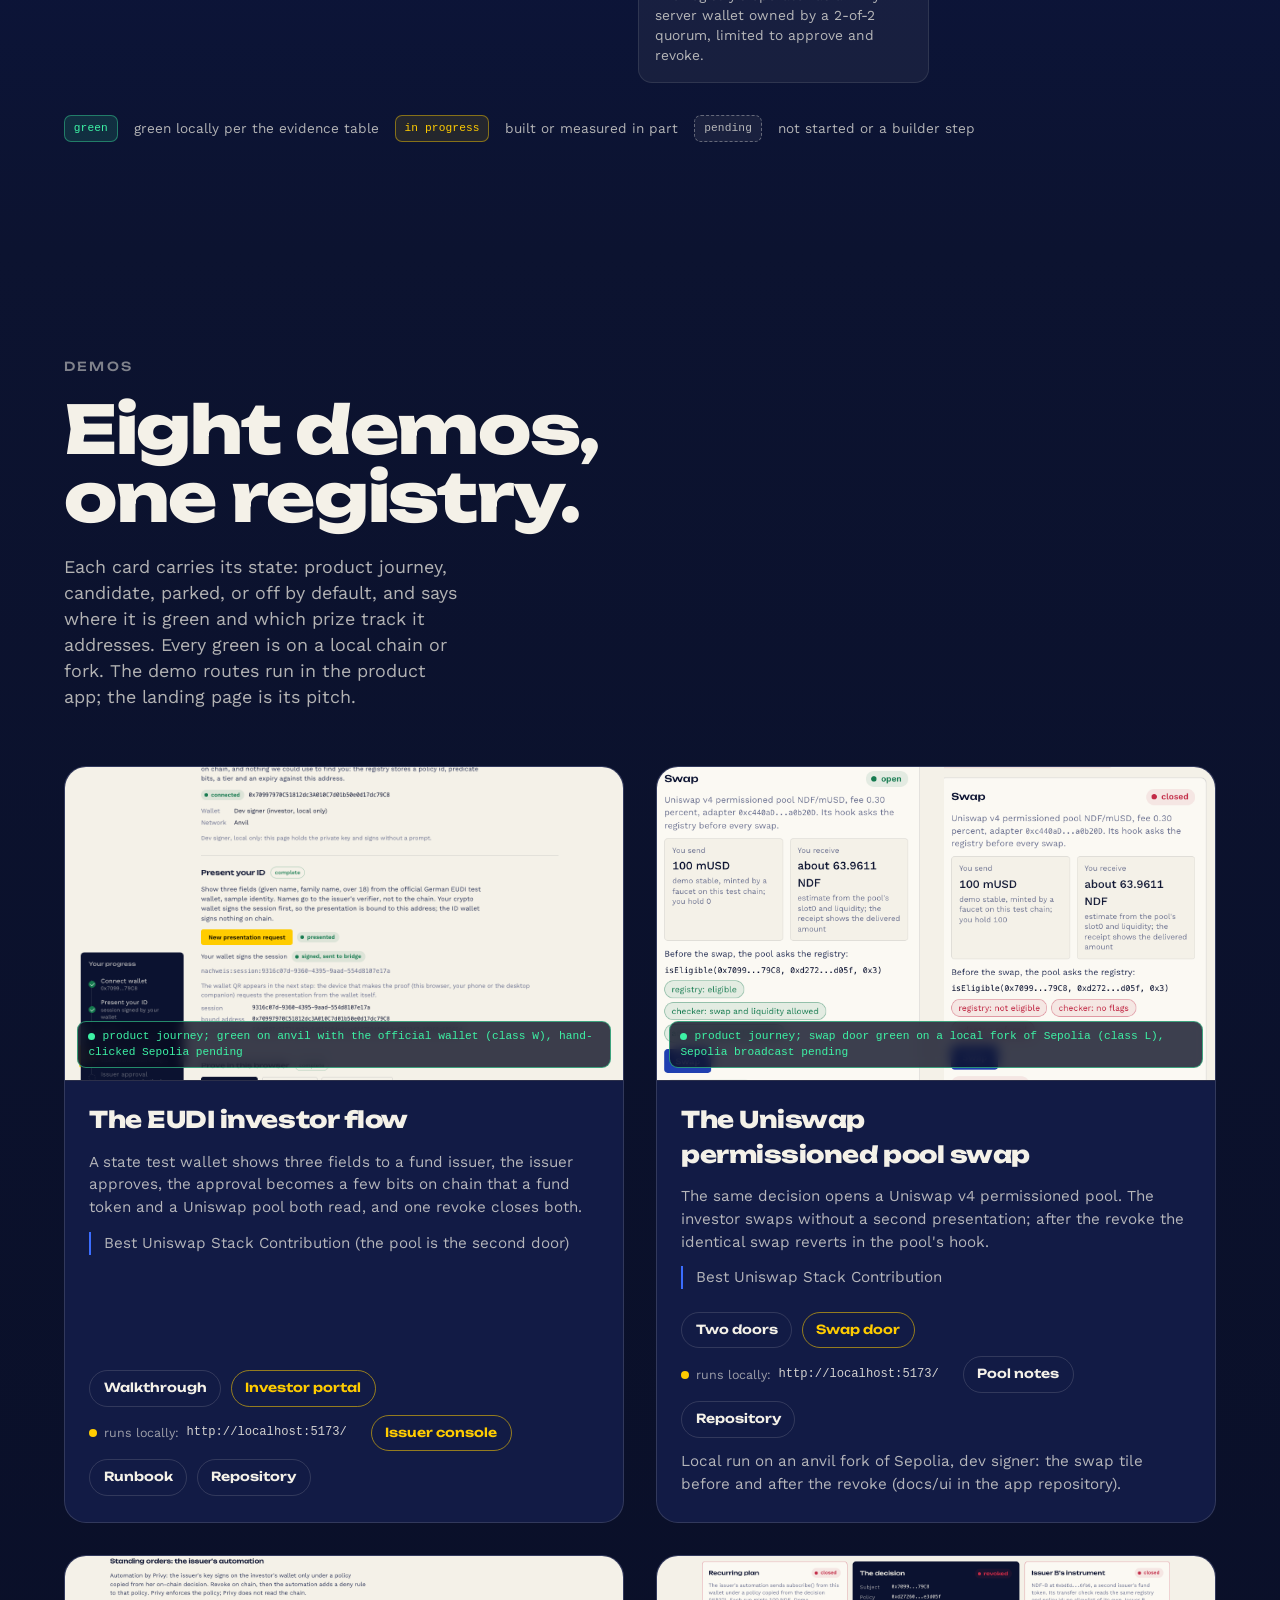
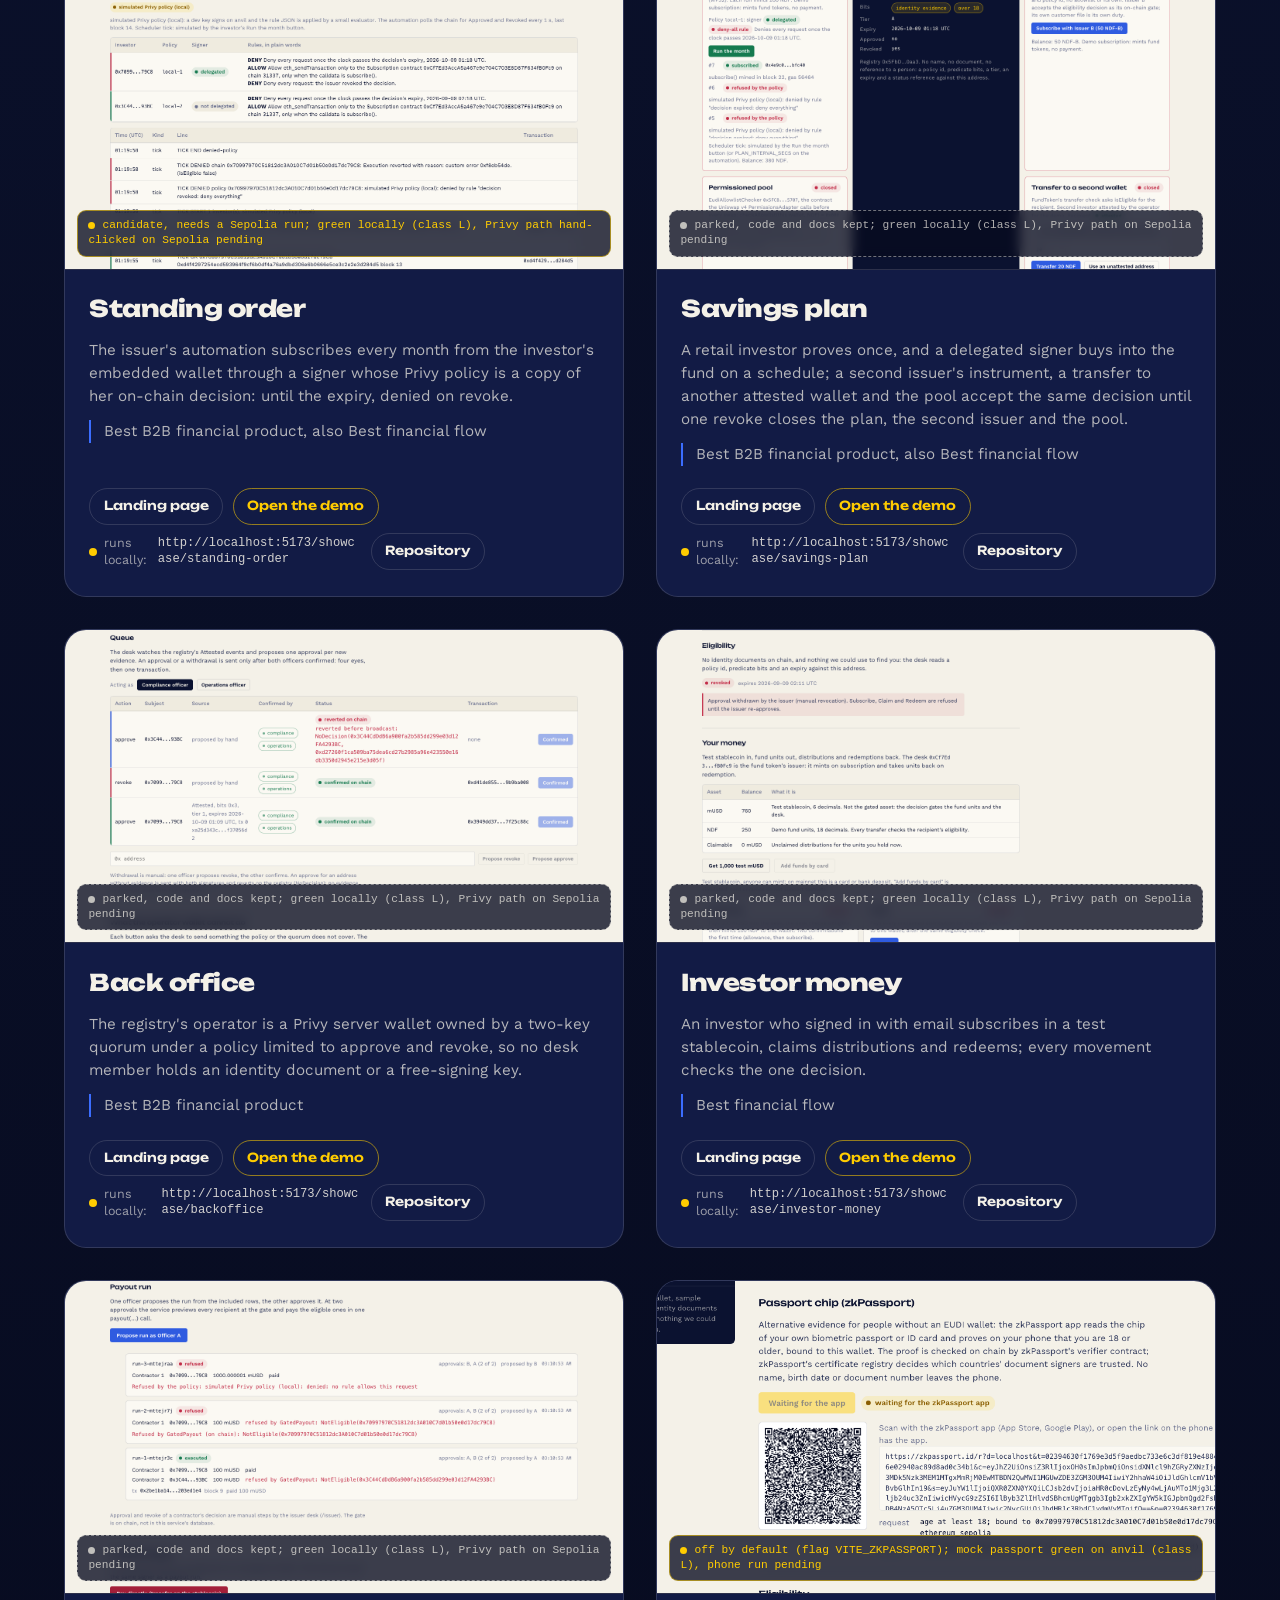
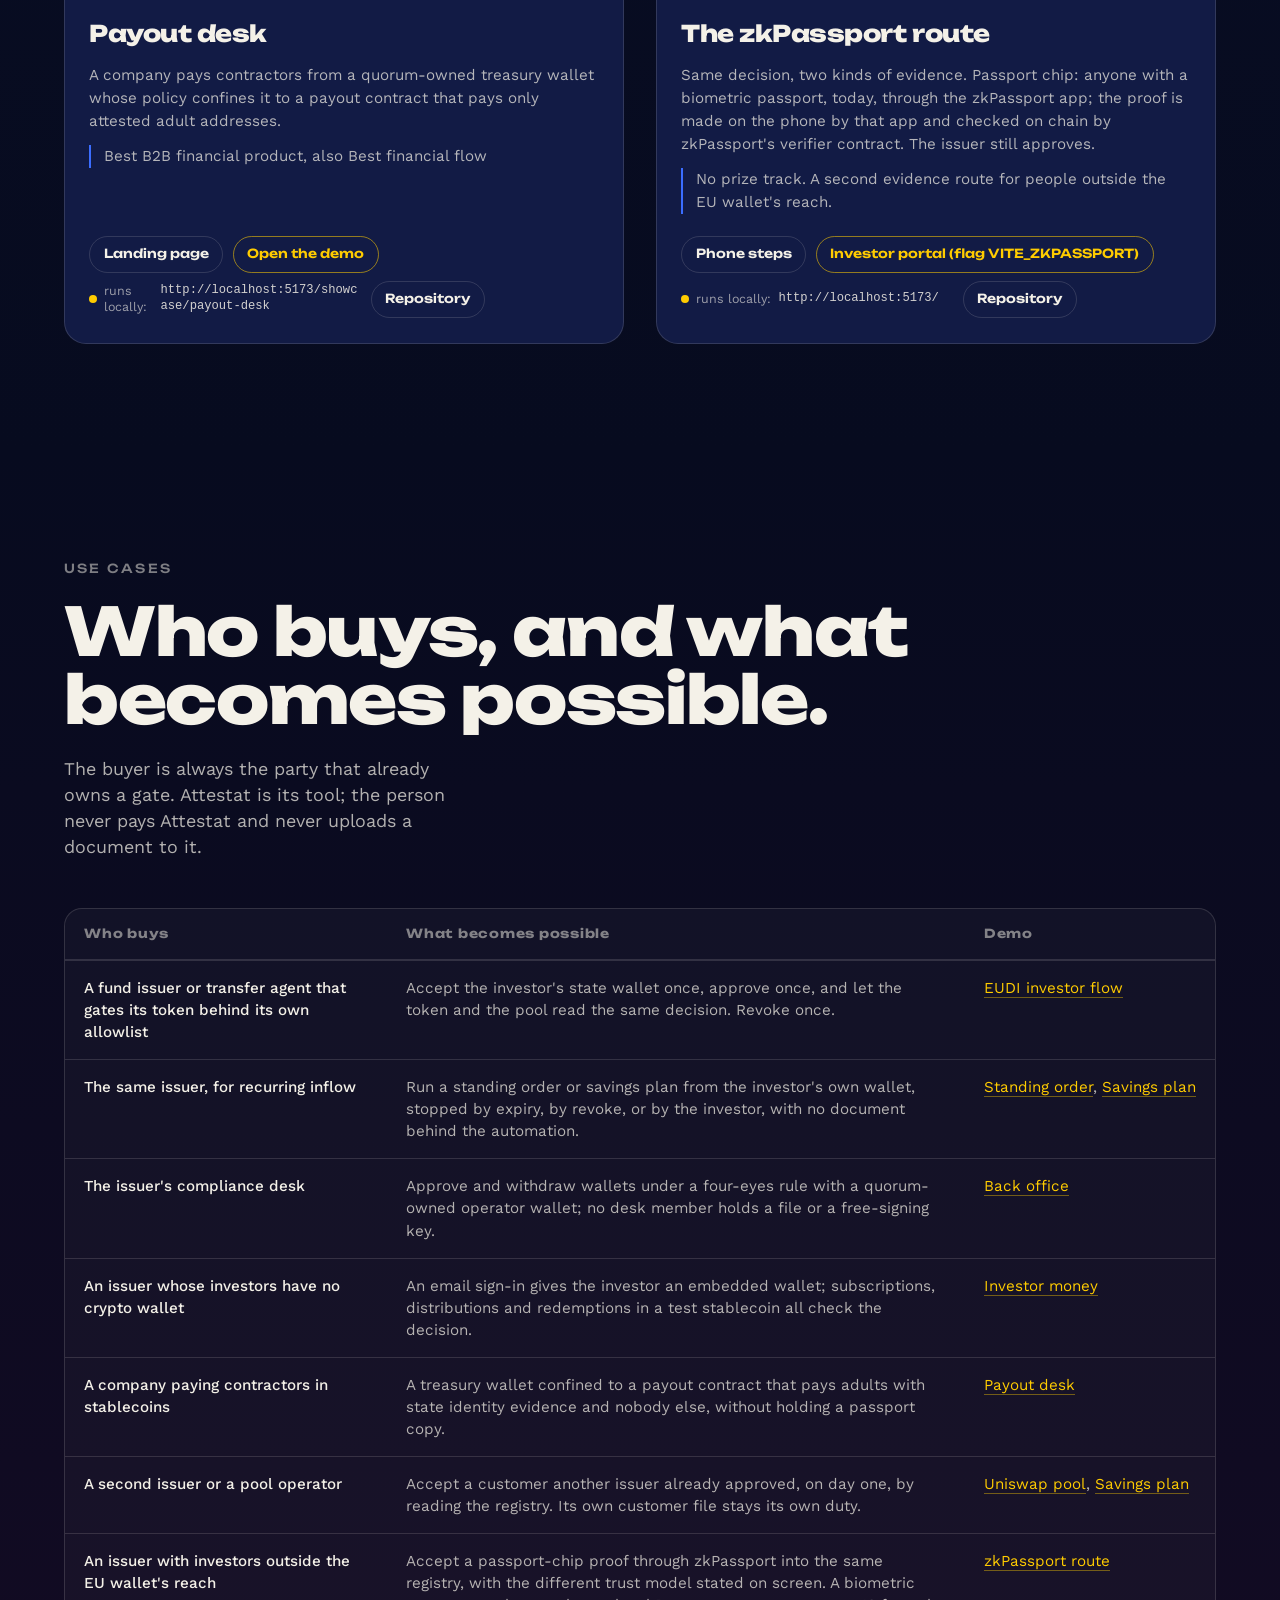
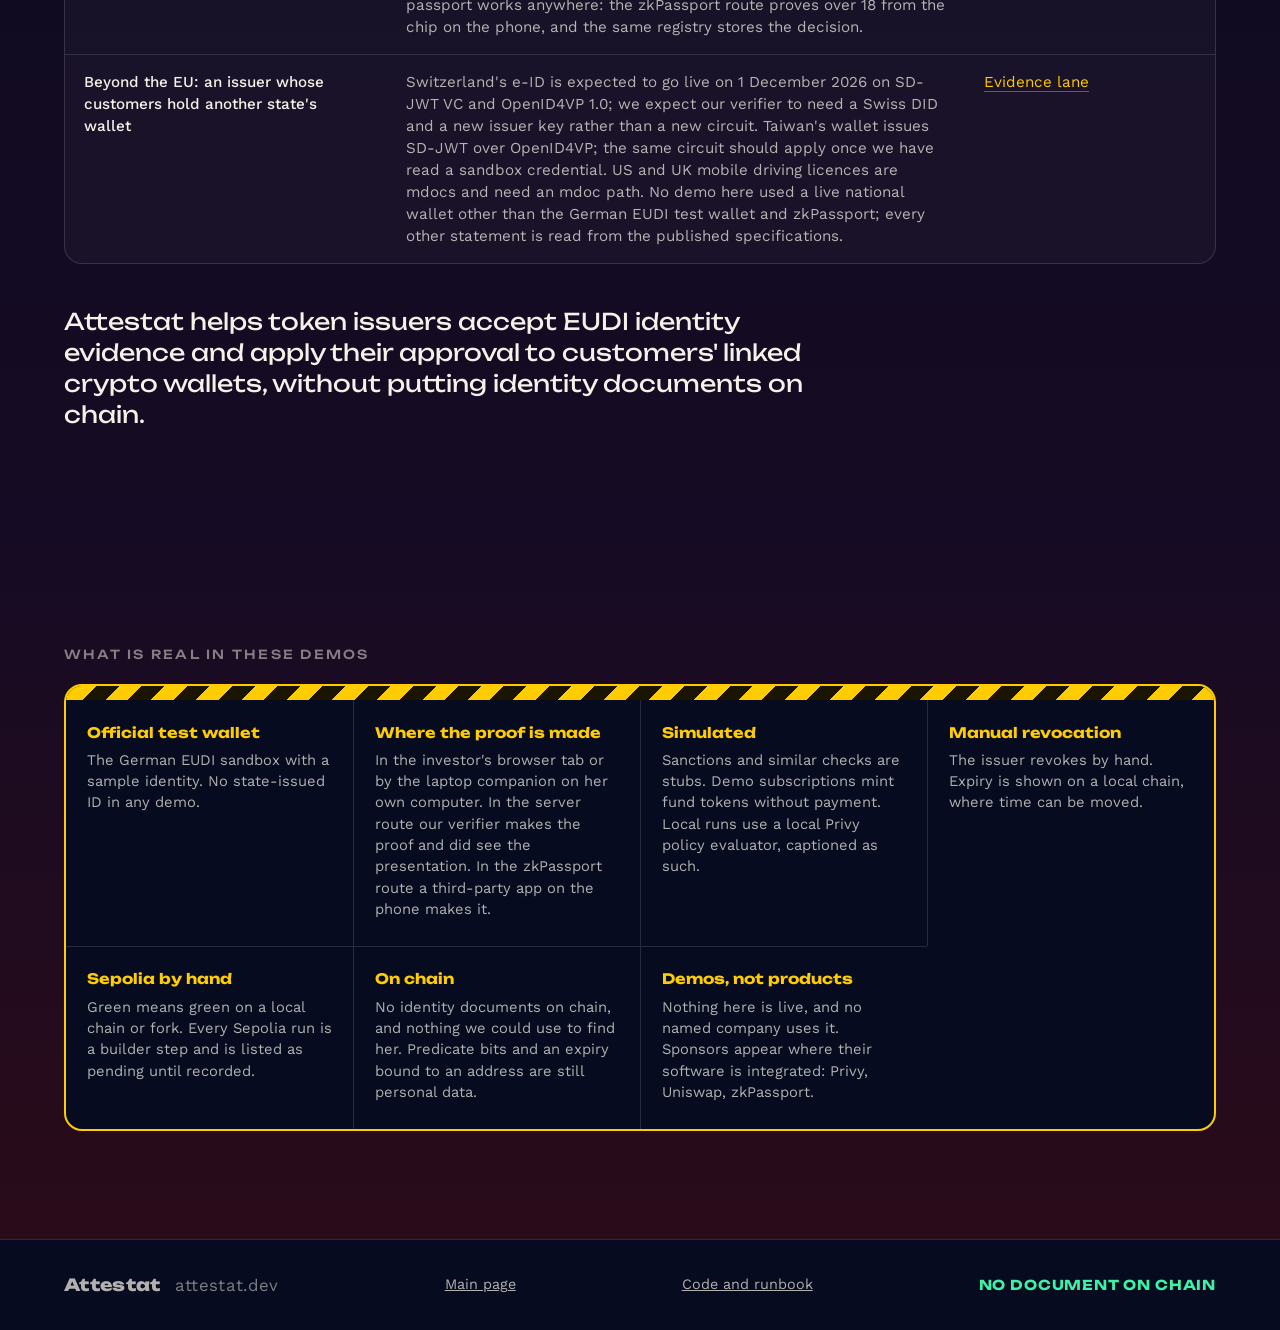
==== commit 9ee9940c: "Gallery: engineering examples page, hero lede and badges state product journey, candidate, parked, o" ====
--- a/showcase/index.html
+++ b/showcase/index.html
@@ -3,12 +3,12 @@
 <head>
 <meta charset="utf-8">
 <meta name="viewport" content="width=device-width, initial-scale=1">
-<title>What people build with Attestat</title>
-<meta name="description" content="Attestat is the toolkit: it plugs into the EUDI wallet, optionally zkPassport, and other national identity systems where compatible, proves the statement in zero knowledge, writes one eligibility decision on chain, and lets any consumer read it. These are the demos built on it.">
+<title>Attestat engineering examples</title>
+<meta name="description" content="Engineering examples built on the same on-chain decision as Attestat: the system map, the demo cards with their state, the use cases, and what is real in each. None is a product, none is live, no named company uses one.">
 <meta property="og:type" content="website">
 <meta property="og:site_name" content="Attestat">
-<meta property="og:title" content="What people build with Attestat">
-<meta property="og:description" content="The toolkit's functions as one map, the demos built on it, the use cases, and what is real in each demo.">
+<meta property="og:title" content="Attestat engineering examples">
+<meta property="og:description" content="The system map, the engineering examples built on the same on-chain decision, the use cases, and what is real in each.">
 <meta property="og:url" content="https://attestat.dev/showcase/">
 <meta name="twitter:card" content="summary">
 <link rel="canonical" href="https://attestat.dev/showcase/">
@@ -20,7 +20,7 @@
 <header class="top">
   <a class="brand" href="../index.html">Attestat</a>
   <nav class="topnav" aria-label="Sections">
-    <a href="#map">The toolkit</a>
+    <a href="#map">System map</a>
     <a href="#demos">Demos</a>
     <a href="#cases">Use cases</a>
     <a href="#honest">What is real</a>
@@ -34,10 +34,10 @@
 <!-- HERO -->
 <section class="scene g-hero" id="hero">
   <div class="wrap">
-    <p class="eyebrow">Attestat <span class="dot"></span> Showcase</p>
-    <h1 class="hook g-hook">What people build with <em>Attestat</em>.</h1>
-    <p class="lede">Attestat is the toolkit. It plugs into the EUDI wallet, optionally into zkPassport, and into other national identity systems where they are compatible. It proves the statement in zero knowledge, writes one eligibility decision on chain, and lets any consumer read that decision: a fund token, a Uniswap permissioned pool, a payout contract, a Privy policy.</p>
-    <p class="g-frame">The pages below are demos built on the toolkit. None of them is a live product, and no named company uses one.</p>
+    <p class="eyebrow">Attestat <span class="dot"></span> Engineering examples</p>
+    <h1 class="hook g-hook">Built on the same <em>decision</em>.</h1>
+    <p class="lede">Engineering examples built on the same on-chain decision. None is a product, none is live, no named company uses one.</p>
+    <p class="g-frame">Two cards are the product journey shown on the main page. The rest are labelled on the card: a candidate that still needs a Sepolia run, parked work whose code and docs are kept, or a route that is off by default.</p>
     <div class="cta-row">
       <a class="btn btn-primary" href="#demos">See the demos</a>
       <a class="btn btn-ghost" href="#map">How the pieces fit</a>
@@ -48,7 +48,7 @@
 <!-- SYSTEM MAP -->
 <section class="scene g-map" id="map">
   <div class="wrap">
-    <p class="label">The toolkit</p>
+    <p class="label">System map</p>
     <h2 class="display">One decision in the middle.</h2>
     <p class="body">Evidence comes in from the left. A proof turns it into predicate bits. The issuer approves. The decision sits on chain, and everything to the right only reads it. Everything below can close it.</p>
 
@@ -66,17 +66,17 @@
           <li class="node">
             <b>Passport chip via zkPassport</b>
             <p>The zkPassport app reads the chip over NFC and proves over 18 on the phone, bound to the wallet address. Verified on chain by zkPassport's contract. Not eIDAS evidence.</p>
-            <span class="state run">mock passport green on anvil; phone run pending; kept or dropped by the builder on 10 September</span>
+            <span class="state run">off by default; mock passport green on anvil, phone run pending</span>
           </li>
           <li class="node">
             <b>Swiss e-ID (swiyu)</b>
             <p>Attestat consumes OpenID4VP presentations of SD-JWT credentials. Today that is the EU wallet; the Swiss e-ID uses the same formats and protocol, and its test credential carries the same over-18 claim. We expect our verifier to need a Swiss DID and a new issuer key rather than a new circuit, and a Beta-ID test vector is the next step.</p>
-            <span class="state run">supported now for the Beta-ID stack, one adapter change; no vector run yet</span>
+            <span class="state todo">research; same formats as the Beta-ID stack, no vector run yet</span>
           </li>
           <li class="node">
             <b>Other national systems</b>
             <p>Mobile driving licences in Apple and Google Wallet are ISO mdocs; Google's wallet already answers age requests with a Longfellow zero-knowledge proof, which our verifier accepts off chain today. Taiwan's digital identity wallet issues SD-JWT credentials over OpenID4VP. GOV.UK Wallet is moving to mdoc and OpenID4VP; verifying it requires a certified UK digital verification service, which we are not. Singpass, Diia, UAE Pass, gov.br, Aadhaar, Korea's mobile ID and Japan's My Number Card do not hand a third party a credential it can verify against a public anchor; for those citizens the passport route applies.</p>
-            <span class="state todo">17 systems compared on 9 September 2026 from published specifications; no demo used a live national wallet other than the German EUDI test wallet and zkPassport</span>
+            <span class="state todo">research; 17 systems compared on 9 September 2026 from published specifications, no demo used a live national wallet other than the German EUDI test wallet and zkPassport</span>
           </li>
         </ul>
       </div>
@@ -132,7 +132,7 @@
       <!-- lane 4 -->
       <div class="lane lane-consumers">
         <h3 class="lane-title"><span class="lane-n">4</span>Consumers</h3>
-        <p class="lane-sub">Anything that can call isEligible. One permission, many doors, and one revoke closes them in the same block.</p>
+        <p class="lane-sub">Anything that can call isEligible. One permission read by several contracts, and one revoke closes them in the same block.</p>
         <ul class="nodes">
           <li class="node">
             <b>Fund token transfer check</b>
@@ -185,14 +185,14 @@
   <div class="wrap">
     <p class="label">Demos</p>
     <h2 class="display">Eight demos, one registry.</h2>
-    <p class="body">Each card names what it shows, where it is green, and which prize track it addresses. The demo routes run in the product app; the landing page is its pitch.</p>
+    <p class="body">Each card carries its state: product journey, candidate, parked, or off by default, and says where it is green and which prize track it addresses. Every green is on a local chain or fork. The demo routes run in the product app; the landing page is its pitch.</p>
 
     <div class="cards">
 
       <article class="card" id="demo-eudi">
         <div class="card-media">
           <img src="assets/eudi-investor-flow.png" alt="The investor portal after a proof made in the browser tab: attested, awaiting the issuer's approval" loading="lazy" width="1280" height="800">
-          <span class="badge ok">green on anvil with the official wallet (class W); hand-clicked Sepolia pending</span>
+          <span class="badge ok">product journey; green on anvil with the official wallet (class W), hand-clicked Sepolia pending</span>
         </div>
         <div class="card-body">
           <h3>The EUDI investor flow</h3>
@@ -211,7 +211,7 @@
       <article class="card" id="demo-swap">
         <div class="card-media">
           <img src="assets/swap-door.png" alt="The Swap tile of the investor portal twice: swap confirmed from the dev-signer wallet, then the identical swap refused by PermissionedHooks.beforeSwap after the revoke; local anvil fork of Sepolia" loading="lazy" width="844" height="560">
-          <span class="badge ok">in-app swap door green on a local fork of Sepolia (class L); Sepolia broadcast pending</span>
+          <span class="badge ok">product journey; swap door green on a local fork of Sepolia (class L), Sepolia broadcast pending</span>
         </div>
         <div class="card-body">
           <h3>The Uniswap permissioned pool swap</h3>
@@ -230,7 +230,7 @@
       <article class="card" id="demo-standing-order">
         <div class="card-media">
           <img src="standing-order/demo.png" alt="The issuer console's automation section on a local run: the policy in plain words per investor and the tick log with a subscribed tick, the deny-all rule after the revoke and the refused tick" loading="lazy" width="1440" height="1020">
-          <span class="badge ok">demo green locally (class L); Privy path hand-clicked on Sepolia pending</span>
+          <span class="badge run">candidate, needs a Sepolia run; green locally (class L), Privy path hand-clicked on Sepolia pending</span>
         </div>
         <div class="card-body">
           <h3>Standing order</h3>
@@ -247,11 +247,11 @@
       <article class="card" id="demo-savings-plan">
         <div class="card-media">
           <img src="savings-plan/demo.png" alt="The savings plan board on a local run after the revoke: the decision revoked in the middle, the plan, Issuer B, the pool checker and the transfer all closed" loading="lazy" width="1440" height="900">
-          <span class="badge ok">demo green locally (class L); Privy path hand-clicked on Sepolia pending</span>
+          <span class="badge todo">parked, code and docs kept; green locally (class L), Privy path on Sepolia pending</span>
         </div>
         <div class="card-body">
           <h3>Savings plan</h3>
-          <p>A retail investor proves once, and a delegated signer buys into the fund on a schedule; a second issuer's instrument, a transfer to another attested wallet and the pool accept the same decision until one revoke closes every door.</p>
+          <p>A retail investor proves once, and a delegated signer buys into the fund on a schedule; a second issuer's instrument, a transfer to another attested wallet and the pool accept the same decision until one revoke closes the plan, the second issuer and the pool.</p>
           <p class="track">Best B2B financial product, also Best financial flow</p>
           <div class="card-links">
             <a href="savings-plan/index.html">Landing page</a>
@@ -264,7 +264,7 @@
       <article class="card" id="demo-backoffice">
         <div class="card-media">
           <img src="backoffice/demo.png" alt="The compliance desk on a local run: the queue with an approve confirmed by both officers, the revoke, and a 1 wei transfer refused by the simulated policy" loading="lazy" width="1440" height="1250">
-          <span class="badge ok">demo green locally (class L); Privy path hand-clicked on Sepolia pending</span>
+          <span class="badge todo">parked, code and docs kept; green locally (class L), Privy path on Sepolia pending</span>
         </div>
         <div class="card-body">
           <h3>Back office</h3>
@@ -281,7 +281,7 @@
       <article class="card" id="demo-investor-money">
         <div class="card-media">
           <img src="investor-money/demo.png" alt="The fund desk on a local run after the issuer's revoke: eligibility revoked, Subscribe, Claim and Redeem closed, and the refusal in plain words" loading="lazy" width="1440" height="1120">
-          <span class="badge ok">demo green locally (class L); Privy path hand-clicked on Sepolia pending</span>
+          <span class="badge todo">parked, code and docs kept; green locally (class L), Privy path on Sepolia pending</span>
         </div>
         <div class="card-body">
           <h3>Investor money</h3>
@@ -298,7 +298,7 @@
       <article class="card" id="demo-payout-desk">
         <div class="card-media">
           <img src="payout-desk/demo.png" alt="The contractor payout desk on a local run: run 1 executed and the unattested contractor refused by GatedPayout, run 2 refused after the revoke, run 3 refused over the cap, and a direct transfer refused by the simulated policy" loading="lazy" width="1440" height="1280">
-          <span class="badge ok">demo green locally (class L); Privy path hand-clicked on Sepolia pending</span>
+          <span class="badge todo">parked, code and docs kept; green locally (class L), Privy path on Sepolia pending</span>
         </div>
         <div class="card-body">
           <h3>Payout desk</h3>
@@ -315,7 +315,7 @@
       <article class="card" id="demo-zkpassport">
         <div class="card-media">
           <img src="assets/zkpassport-card.png" alt="The passport chip card of the investor portal with the mock adapter on anvil: QR code from the zkPassport service, waiting for the zkPassport app; no phone scanned it" loading="lazy" width="1020" height="530">
-          <span class="badge run">mock passport green on anvil (class L); phone run pending; builder decides on 10 September whether it stays</span>
+          <span class="badge run">off by default (flag VITE_ZKPASSPORT); mock passport green on anvil (class L), phone run pending</span>
         </div>
         <div class="card-body">
           <h3>The zkPassport route</h3>
--- a/style.css
+++ b/style.css
@@ -308,7 +308,7 @@
 .s-showcase{background:linear-gradient(180deg,var(--ink) 0%,var(--ink-2) 100%)}
 .s-showcase .display{max-width:14ch}
 .s-showcase .body{max-width:52ch}
-.teaser{margin-top:3rem;display:grid;grid-template-columns:repeat(4,minmax(0,1fr));gap:1.2rem}
+.teaser{margin-top:3rem;display:grid;grid-template-columns:repeat(2,minmax(0,1fr));gap:1.2rem;max-width:44rem}
 .tease{display:flex;flex-direction:column;gap:.55rem;padding:.7rem .7rem 1.1rem;border-radius:18px;background:var(--surface);border:1px solid var(--line);text-decoration:none;color:inherit;transition:border-color .25s}
 .tease:hover{border-color:var(--yellow)}
 .tease-img{display:block;aspect-ratio:16/10;border-radius:12px;overflow:hidden;background:#0a1030;border:1px solid var(--line)}
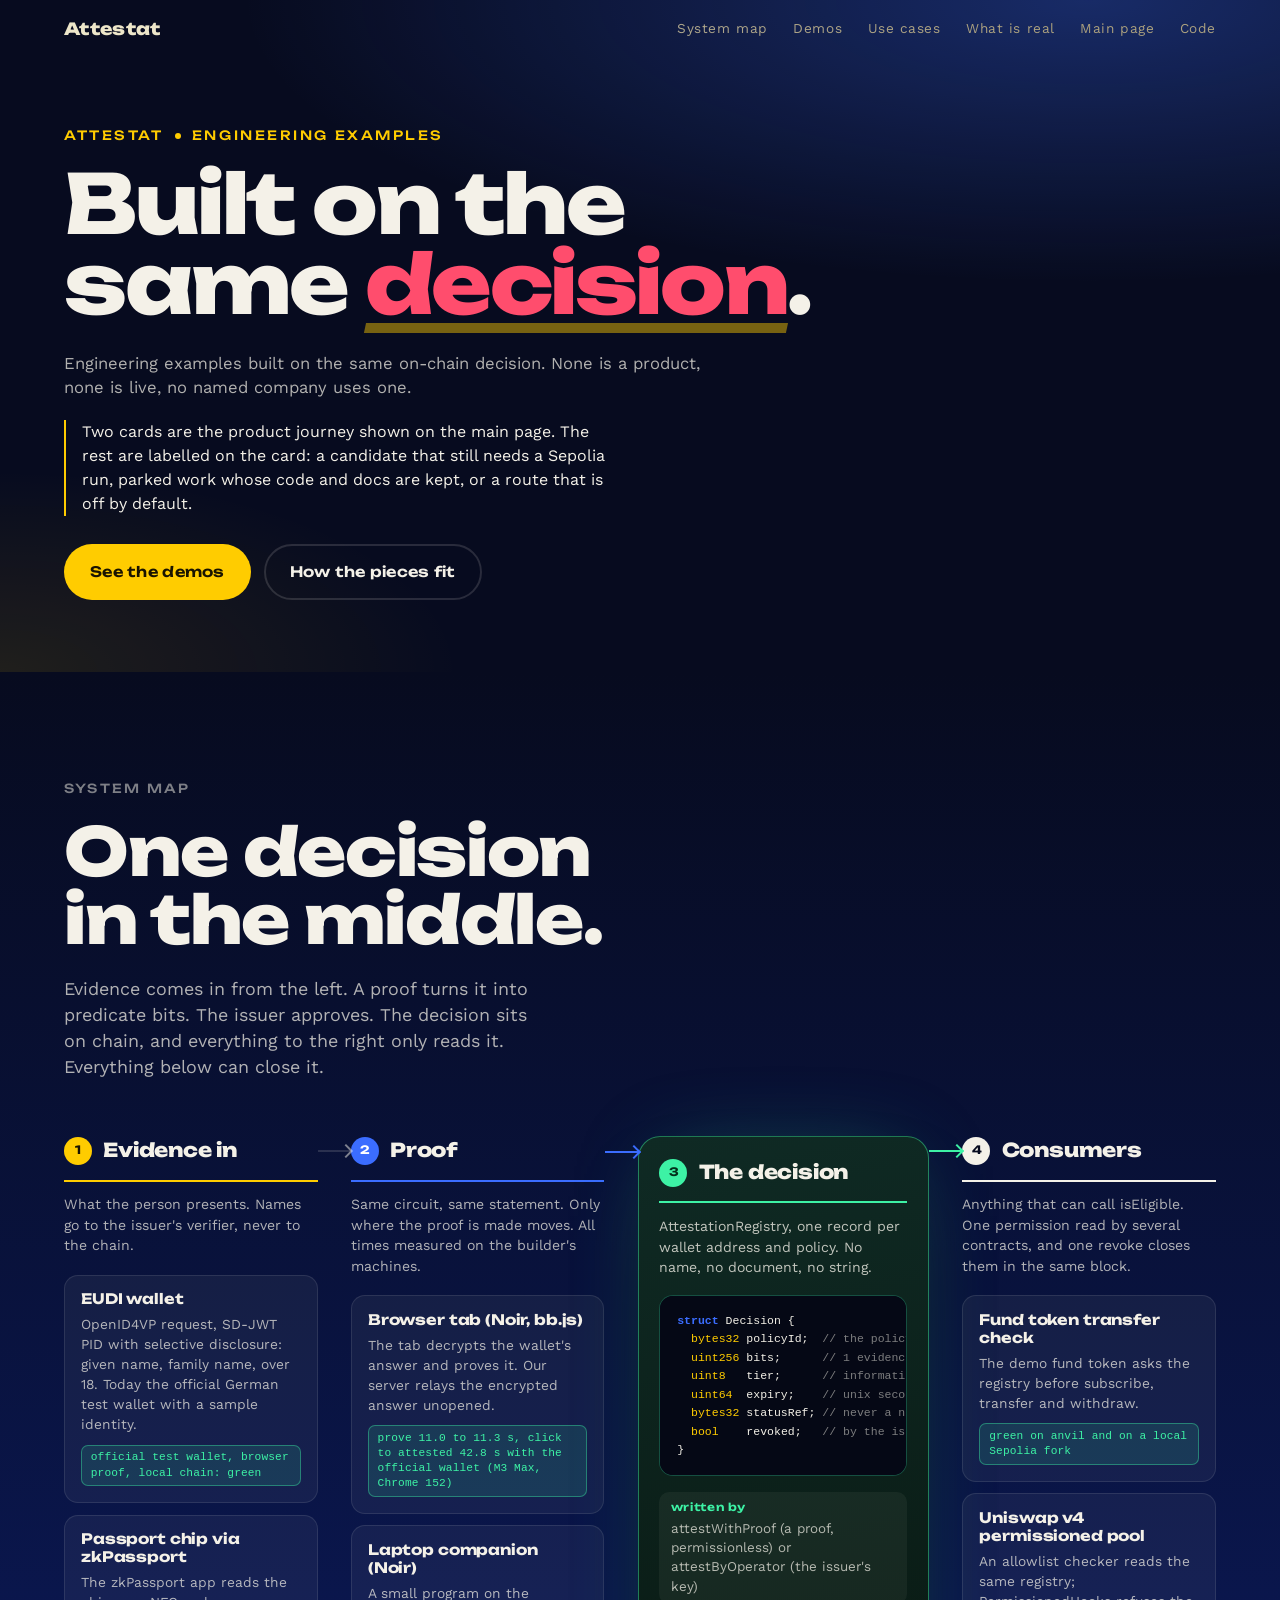
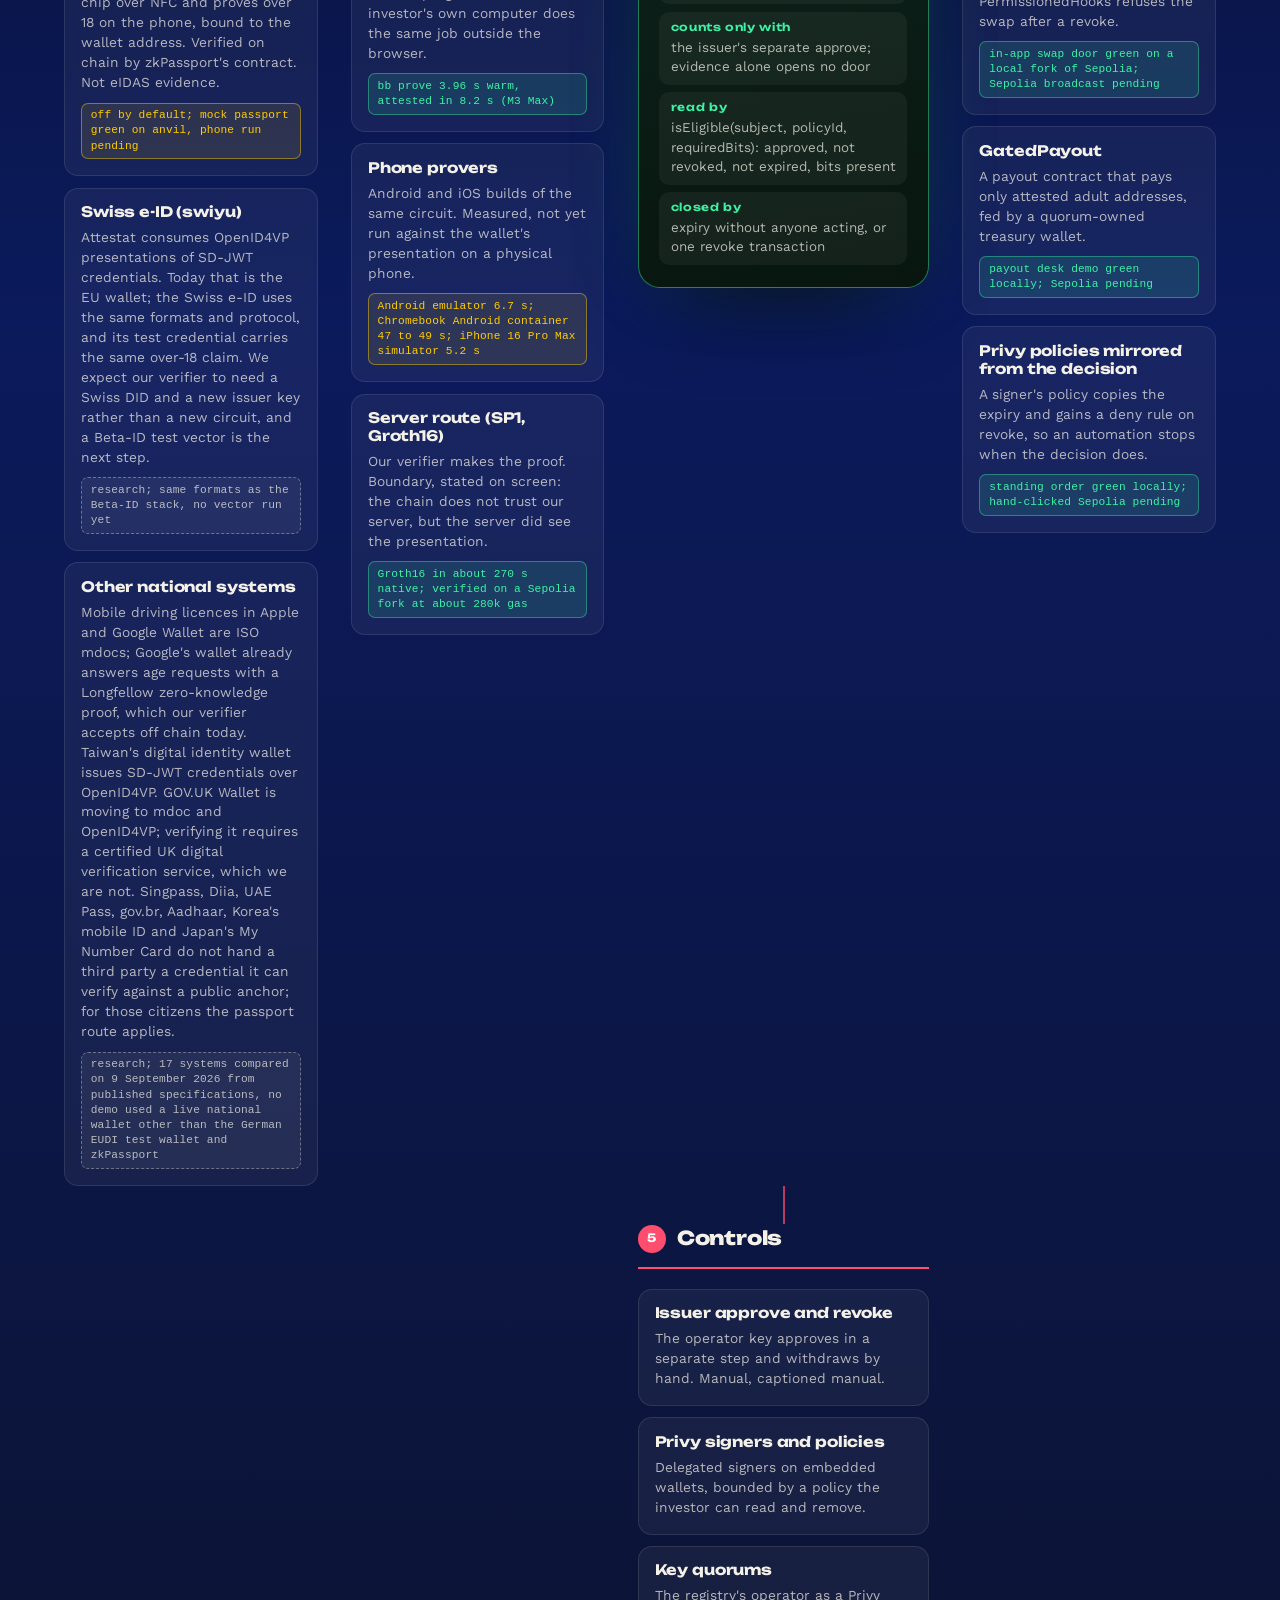
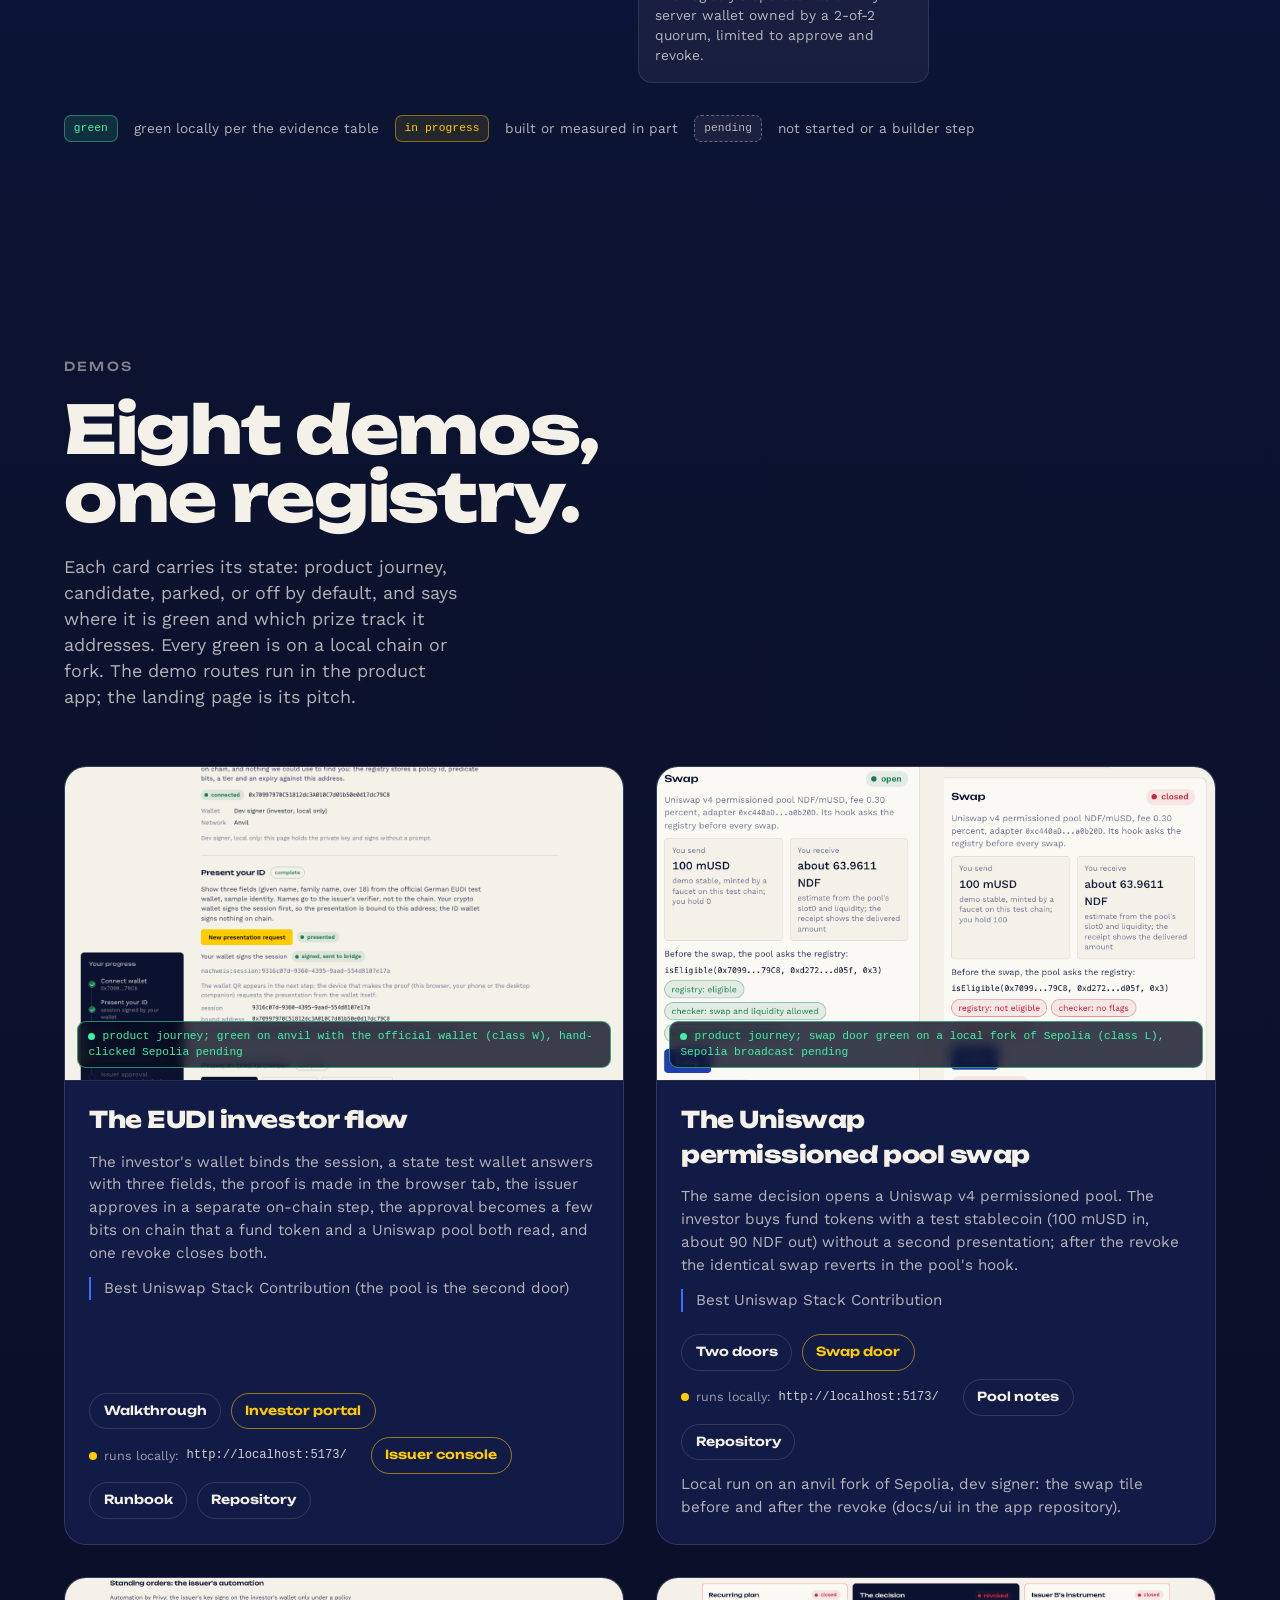
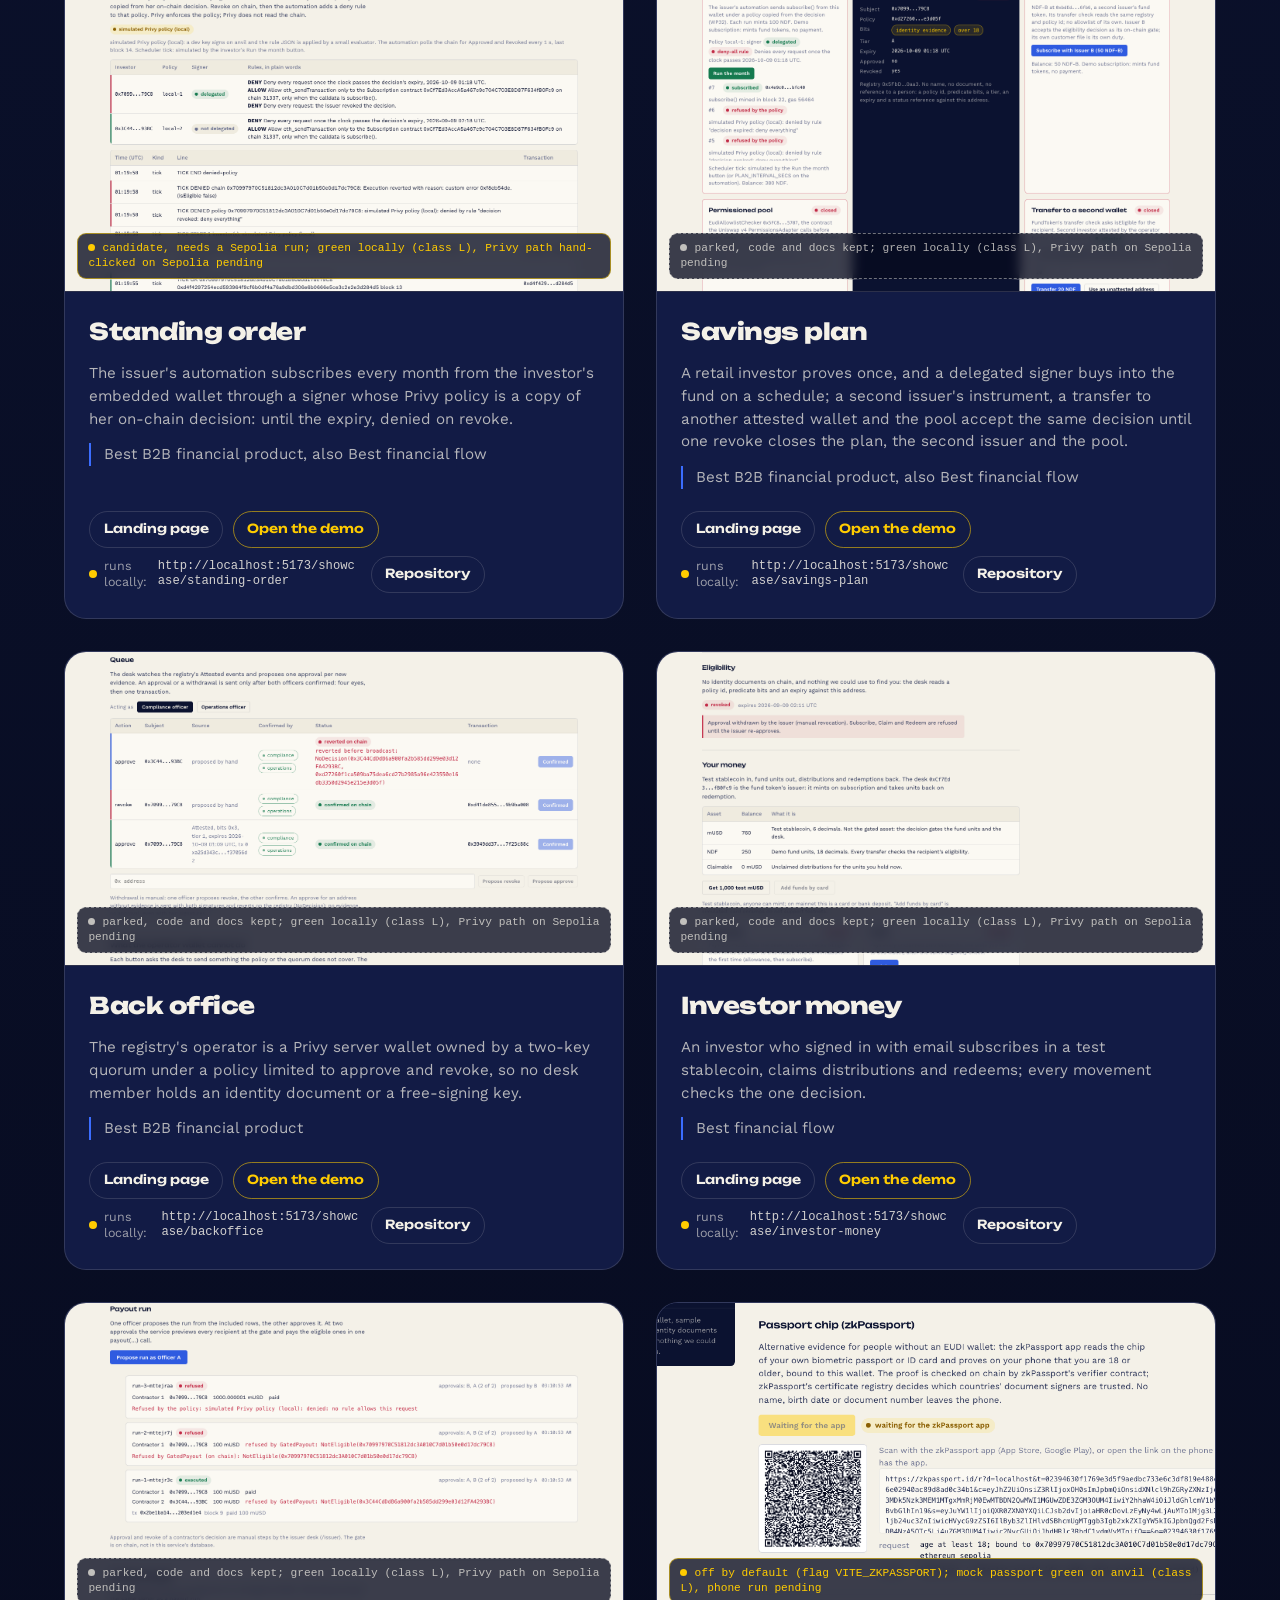
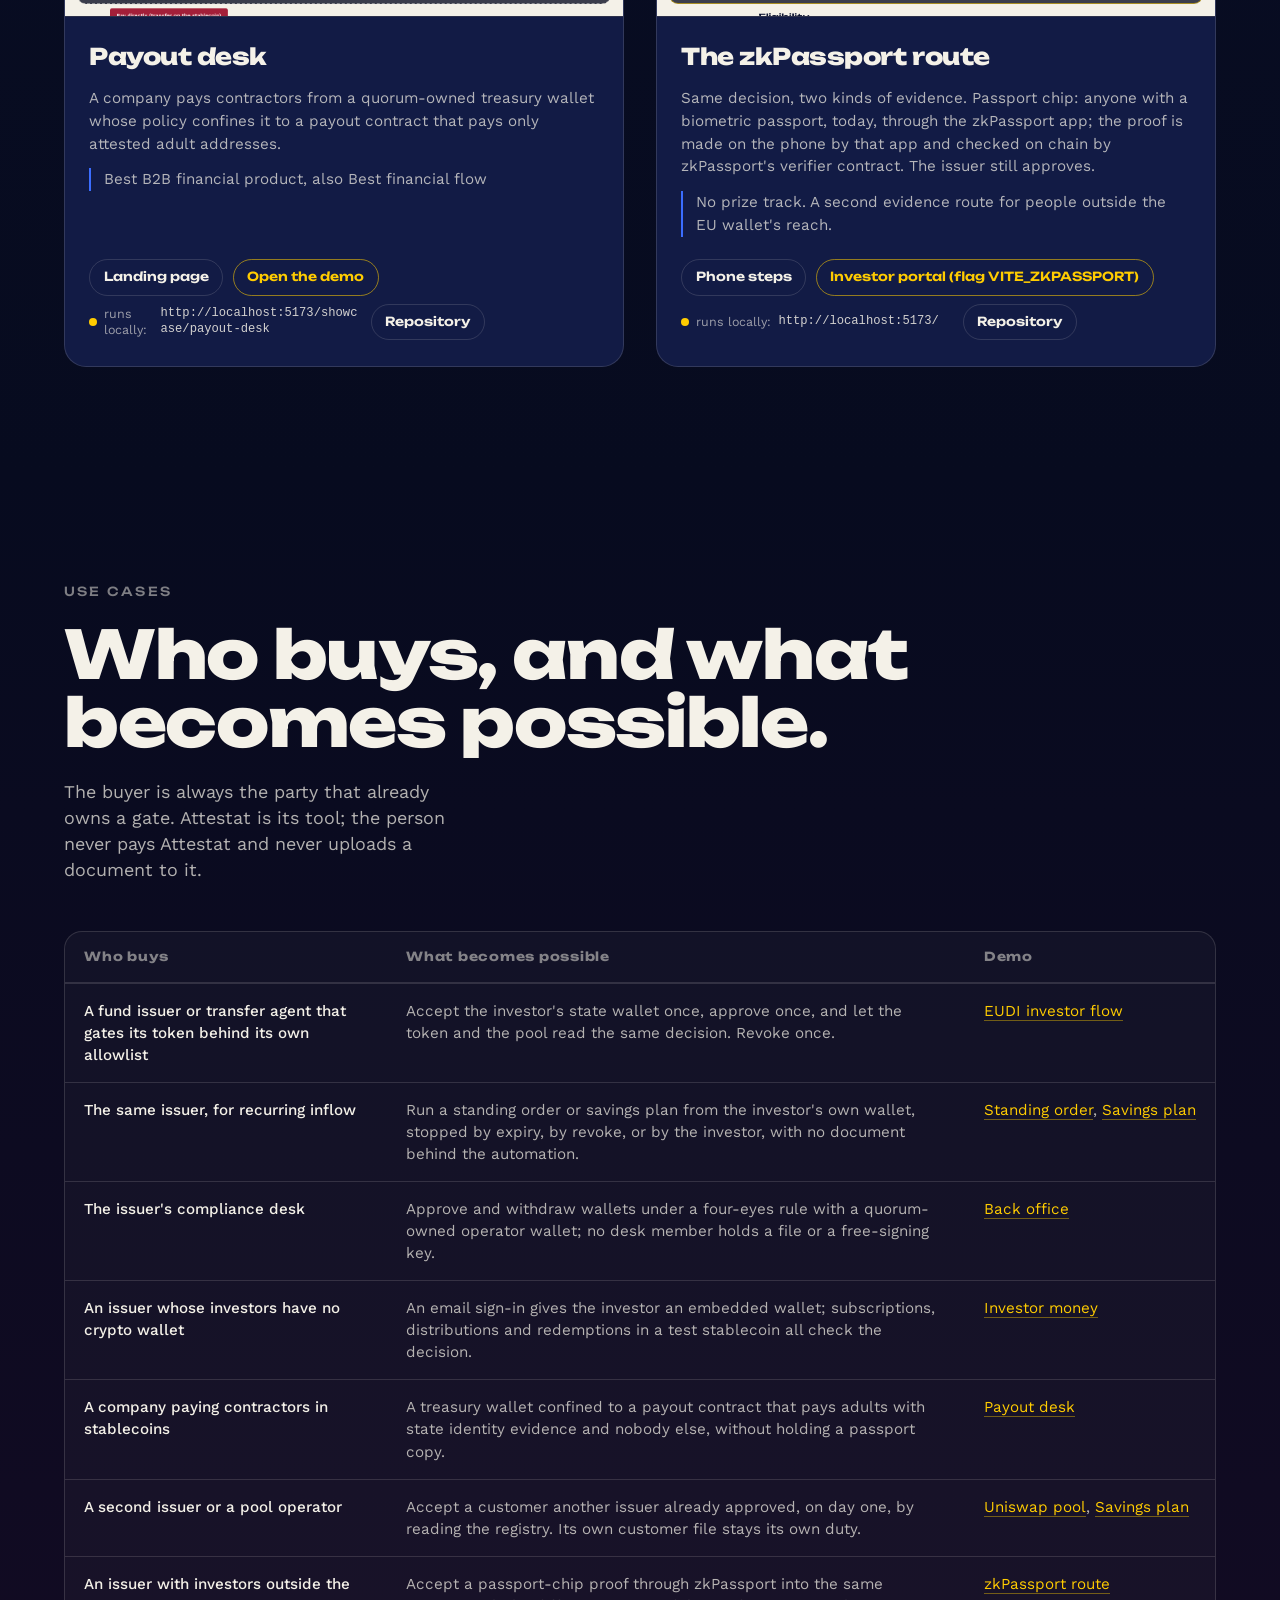
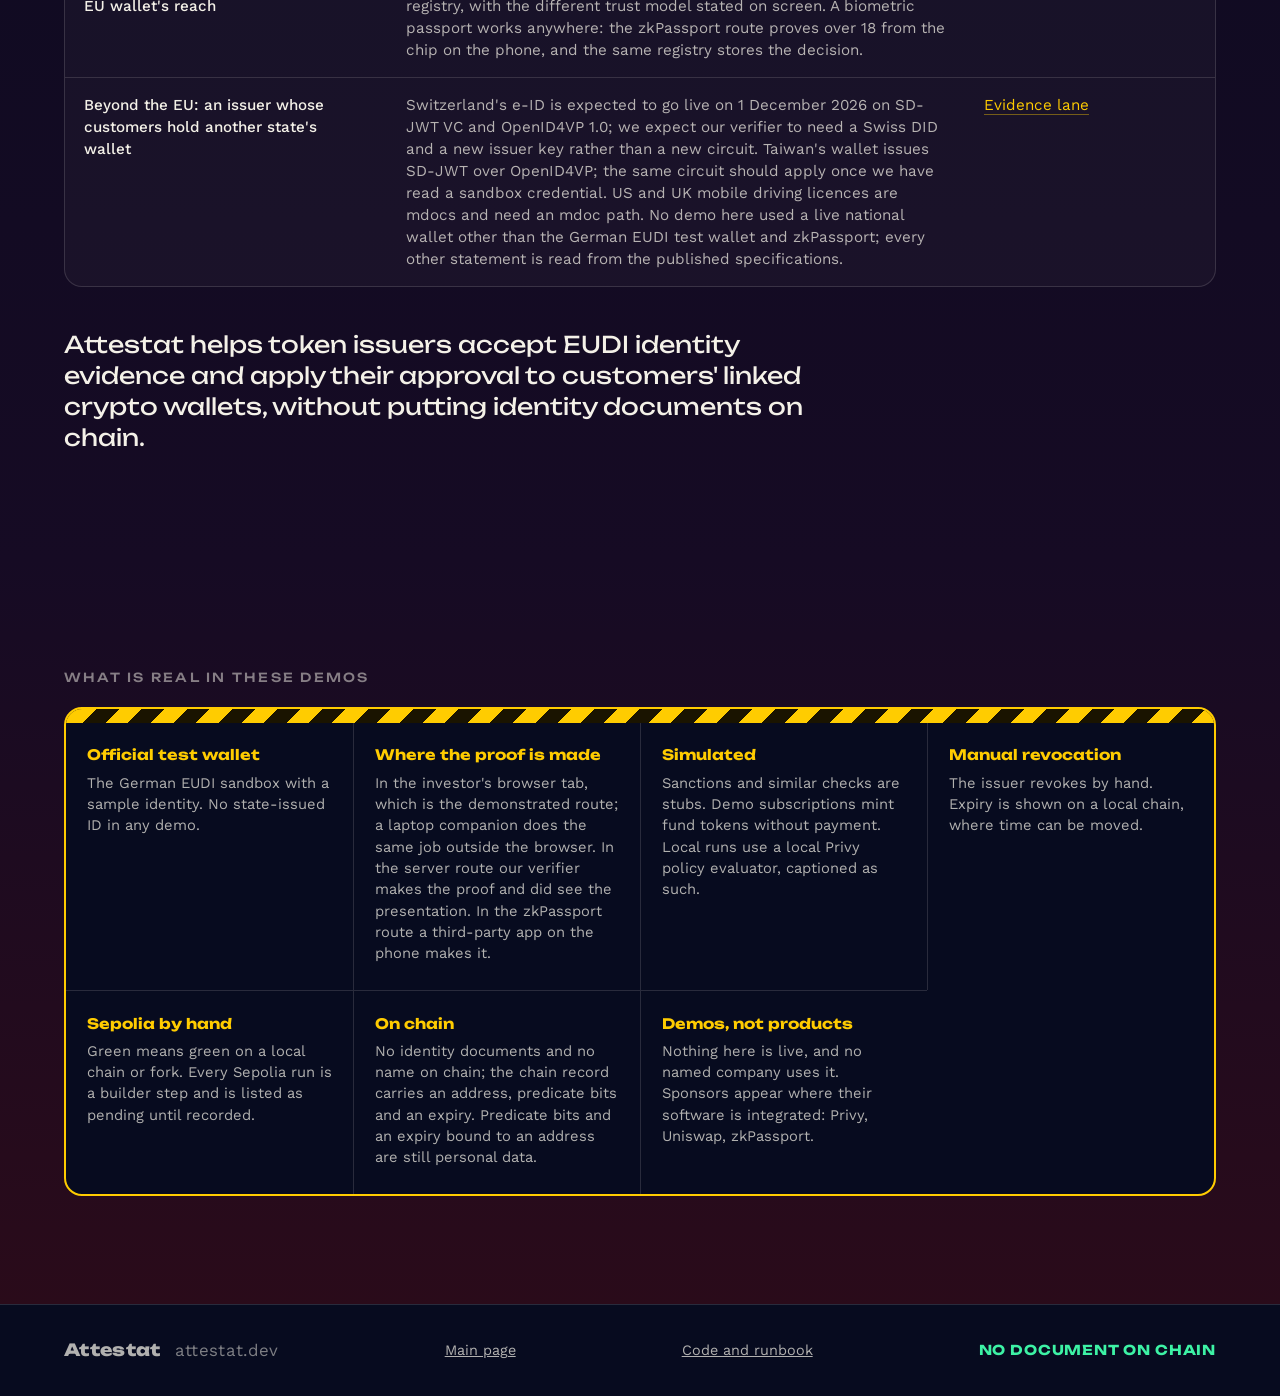
==== commit 2086d668: "Main page and showcase: demo binds the wallet first, browser route never shows the issuer a name, po" ====
--- a/showcase/index.html
+++ b/showcase/index.html
@@ -196,7 +196,7 @@
         </div>
         <div class="card-body">
           <h3>The EUDI investor flow</h3>
-          <p>A state test wallet shows three fields to a fund issuer, the issuer approves, the approval becomes a few bits on chain that a fund token and a Uniswap pool both read, and one revoke closes both.</p>
+          <p>The investor's wallet binds the session, a state test wallet answers with three fields, the proof is made in the browser tab, the issuer approves in a separate on-chain step, the approval becomes a few bits on chain that a fund token and a Uniswap pool both read, and one revoke closes both.</p>
           <p class="track">Best Uniswap Stack Contribution (the pool is the second door)</p>
           <div class="card-links">
             <a href="../index.html#demo">Walkthrough</a>
@@ -215,7 +215,7 @@
         </div>
         <div class="card-body">
           <h3>The Uniswap permissioned pool swap</h3>
-          <p>The same decision opens a Uniswap v4 permissioned pool. The investor swaps without a second presentation; after the revoke the identical swap reverts in the pool's hook.</p>
+          <p>The same decision opens a Uniswap v4 permissioned pool. The investor buys fund tokens with a test stablecoin (100 mUSD in, about 90 NDF out) without a second presentation; after the revoke the identical swap reverts in the pool's hook.</p>
           <p class="track">Best Uniswap Stack Contribution</p>
           <div class="card-links">
             <a href="../index.html#doors">Two doors</a>
@@ -398,11 +398,11 @@
     <p class="label">What is real in these demos</p>
     <ul class="honest-strip g-strip">
       <li><b>Official test wallet</b>The German EUDI sandbox with a sample identity. No state-issued ID in any demo.</li>
-      <li><b>Where the proof is made</b>In the investor's browser tab or by the laptop companion on her own computer. In the server route our verifier makes the proof and did see the presentation. In the zkPassport route a third-party app on the phone makes it.</li>
+      <li><b>Where the proof is made</b>In the investor's browser tab, which is the demonstrated route; a laptop companion does the same job outside the browser. In the server route our verifier makes the proof and did see the presentation. In the zkPassport route a third-party app on the phone makes it.</li>
       <li><b>Simulated</b>Sanctions and similar checks are stubs. Demo subscriptions mint fund tokens without payment. Local runs use a local Privy policy evaluator, captioned as such.</li>
       <li><b>Manual revocation</b>The issuer revokes by hand. Expiry is shown on a local chain, where time can be moved.</li>
       <li><b>Sepolia by hand</b>Green means green on a local chain or fork. Every Sepolia run is a builder step and is listed as pending until recorded.</li>
-      <li><b>On chain</b>No identity documents on chain, and nothing we could use to find her. Predicate bits and an expiry bound to an address are still personal data.</li>
+      <li><b>On chain</b>No identity documents and no name on chain; the chain record carries an address, predicate bits and an expiry. Predicate bits and an expiry bound to an address are still personal data.</li>
       <li><b>Demos, not products</b>Nothing here is live, and no named company uses it. Sponsors appear where their software is integrated: Privy, Uniswap, zkPassport.</li>
     </ul>
   </div>
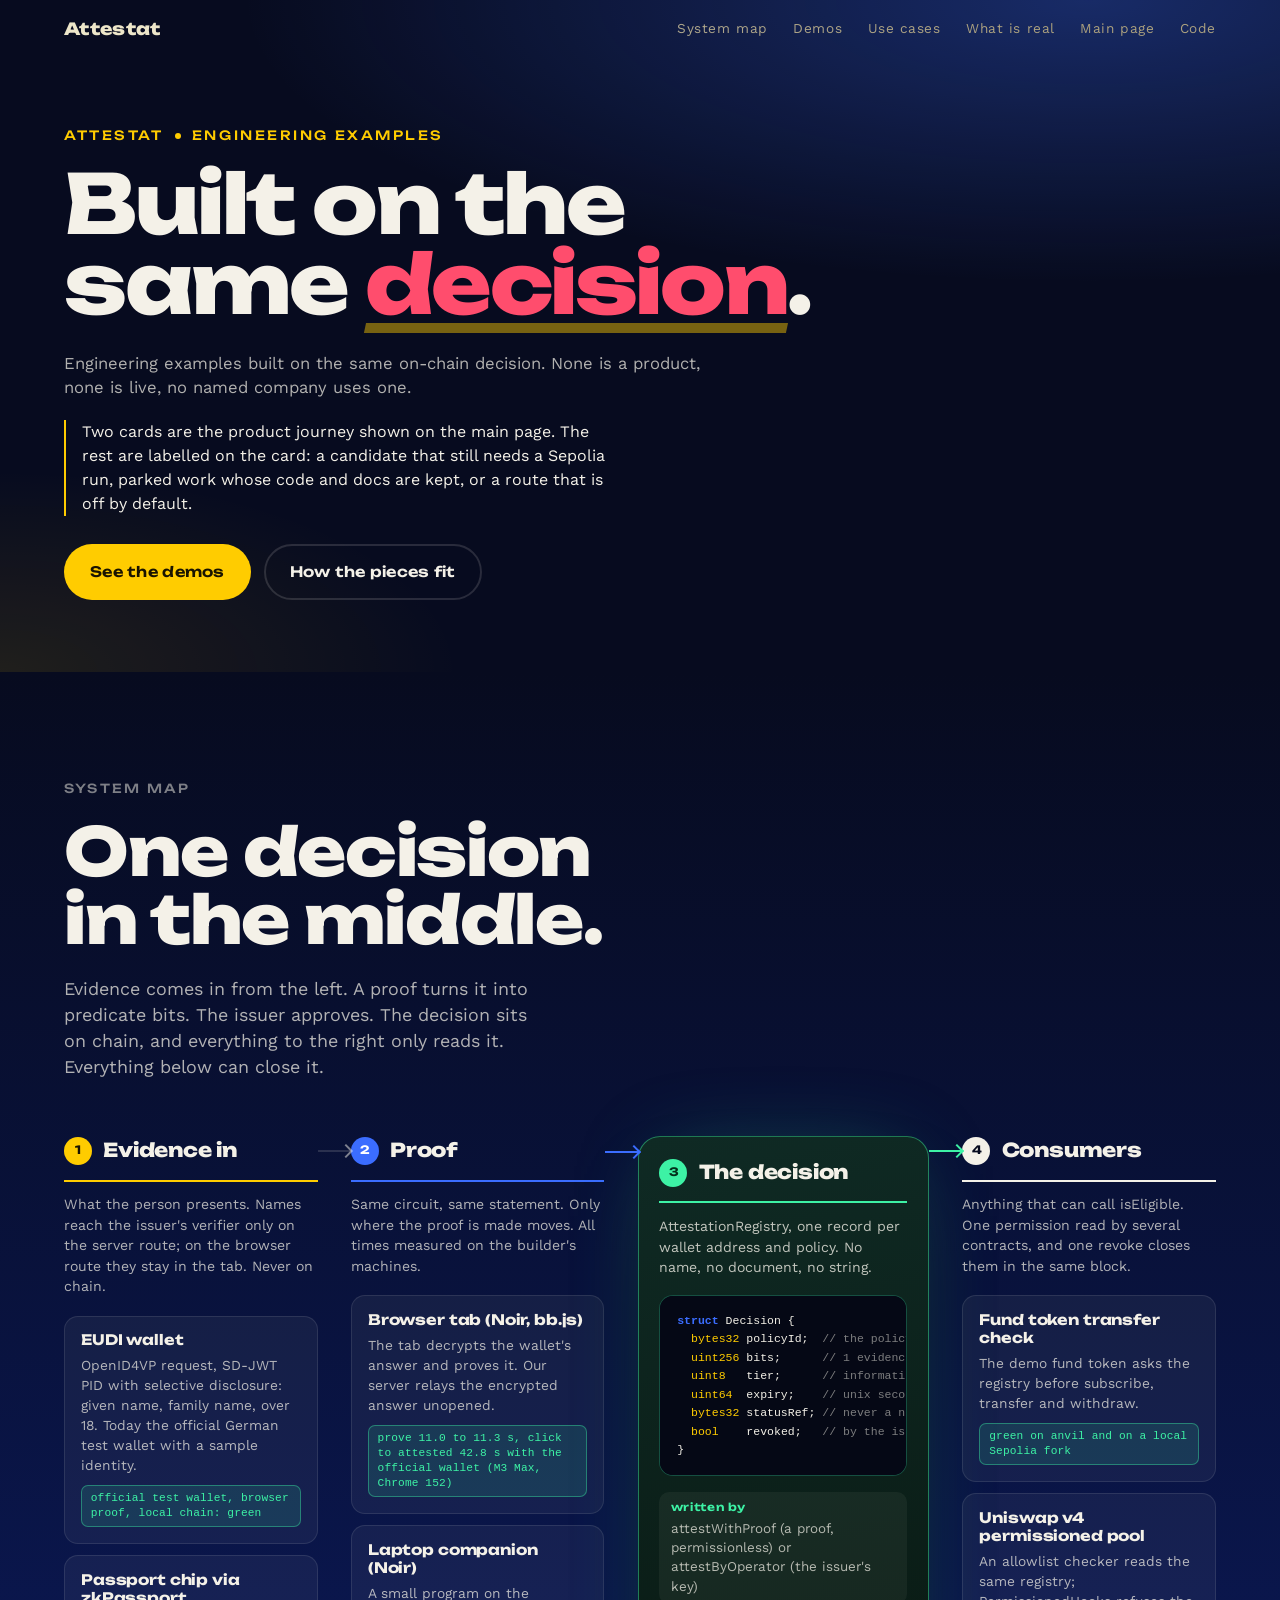
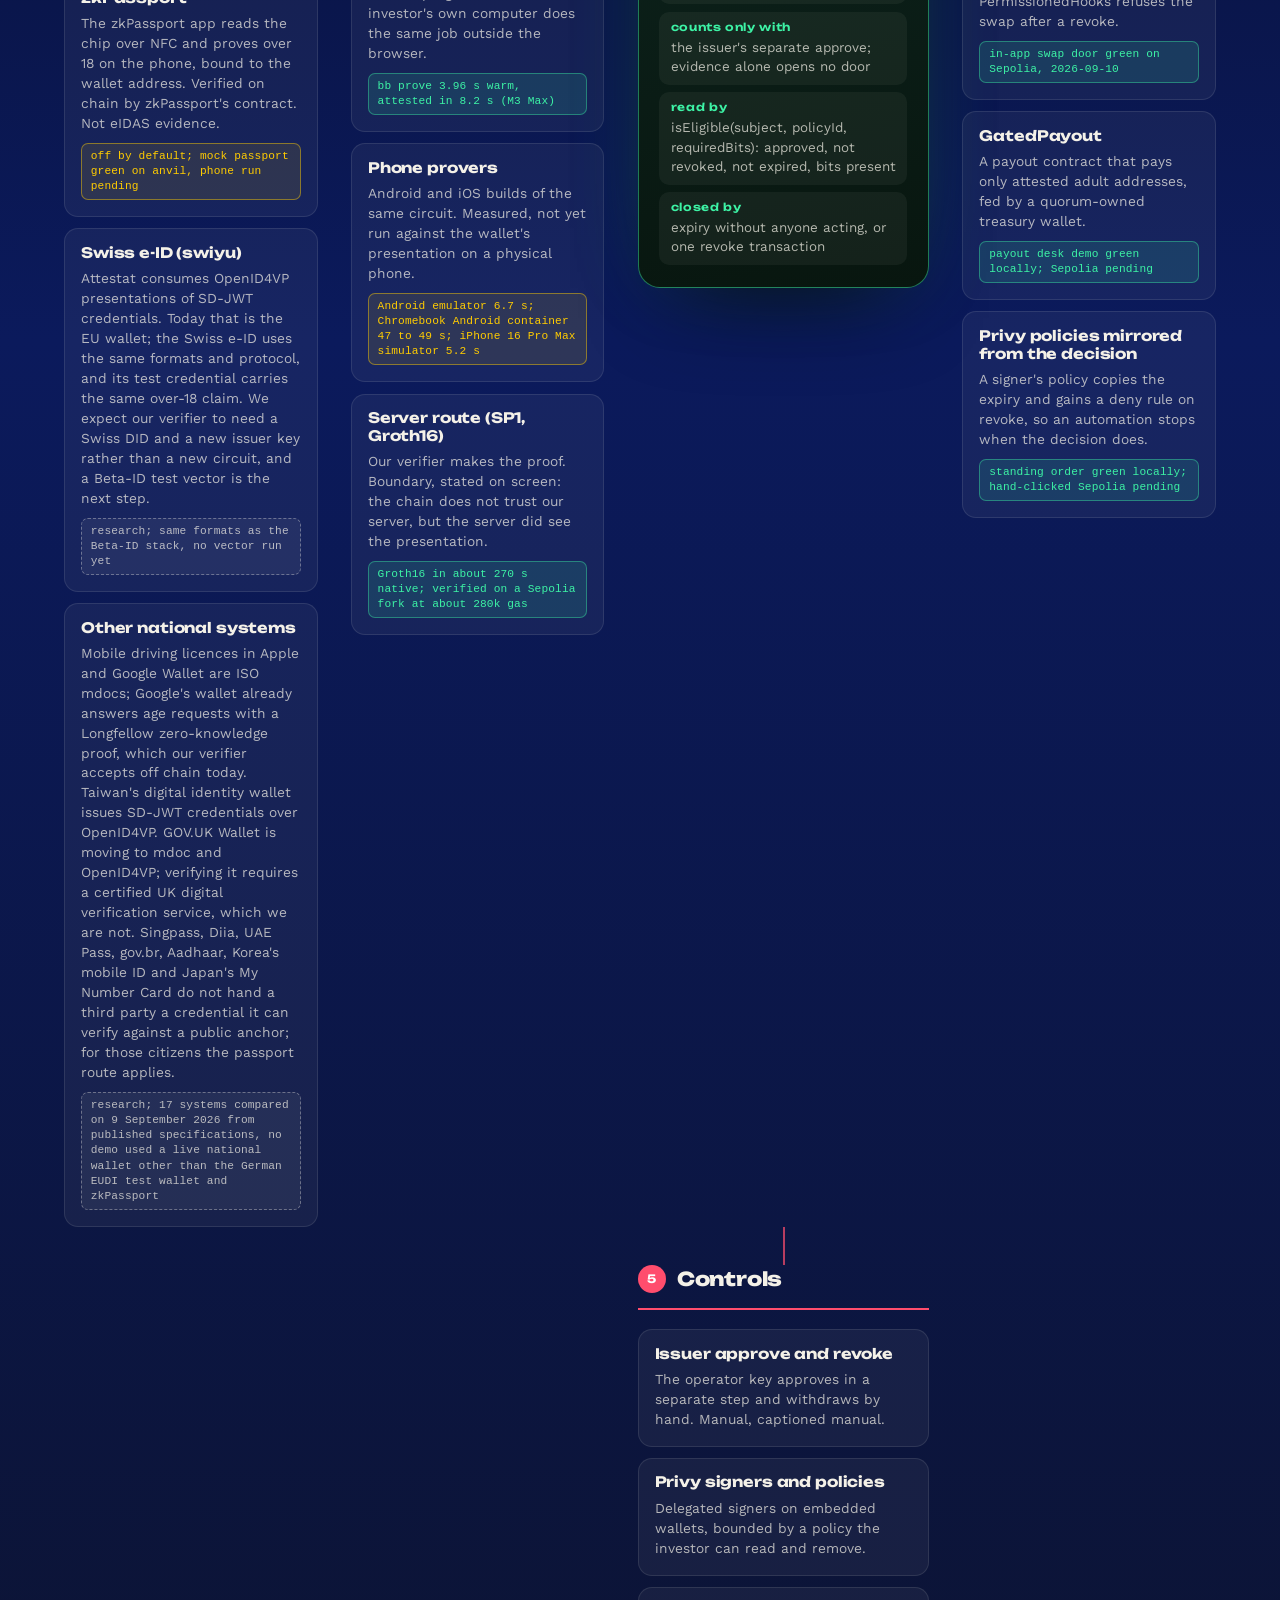
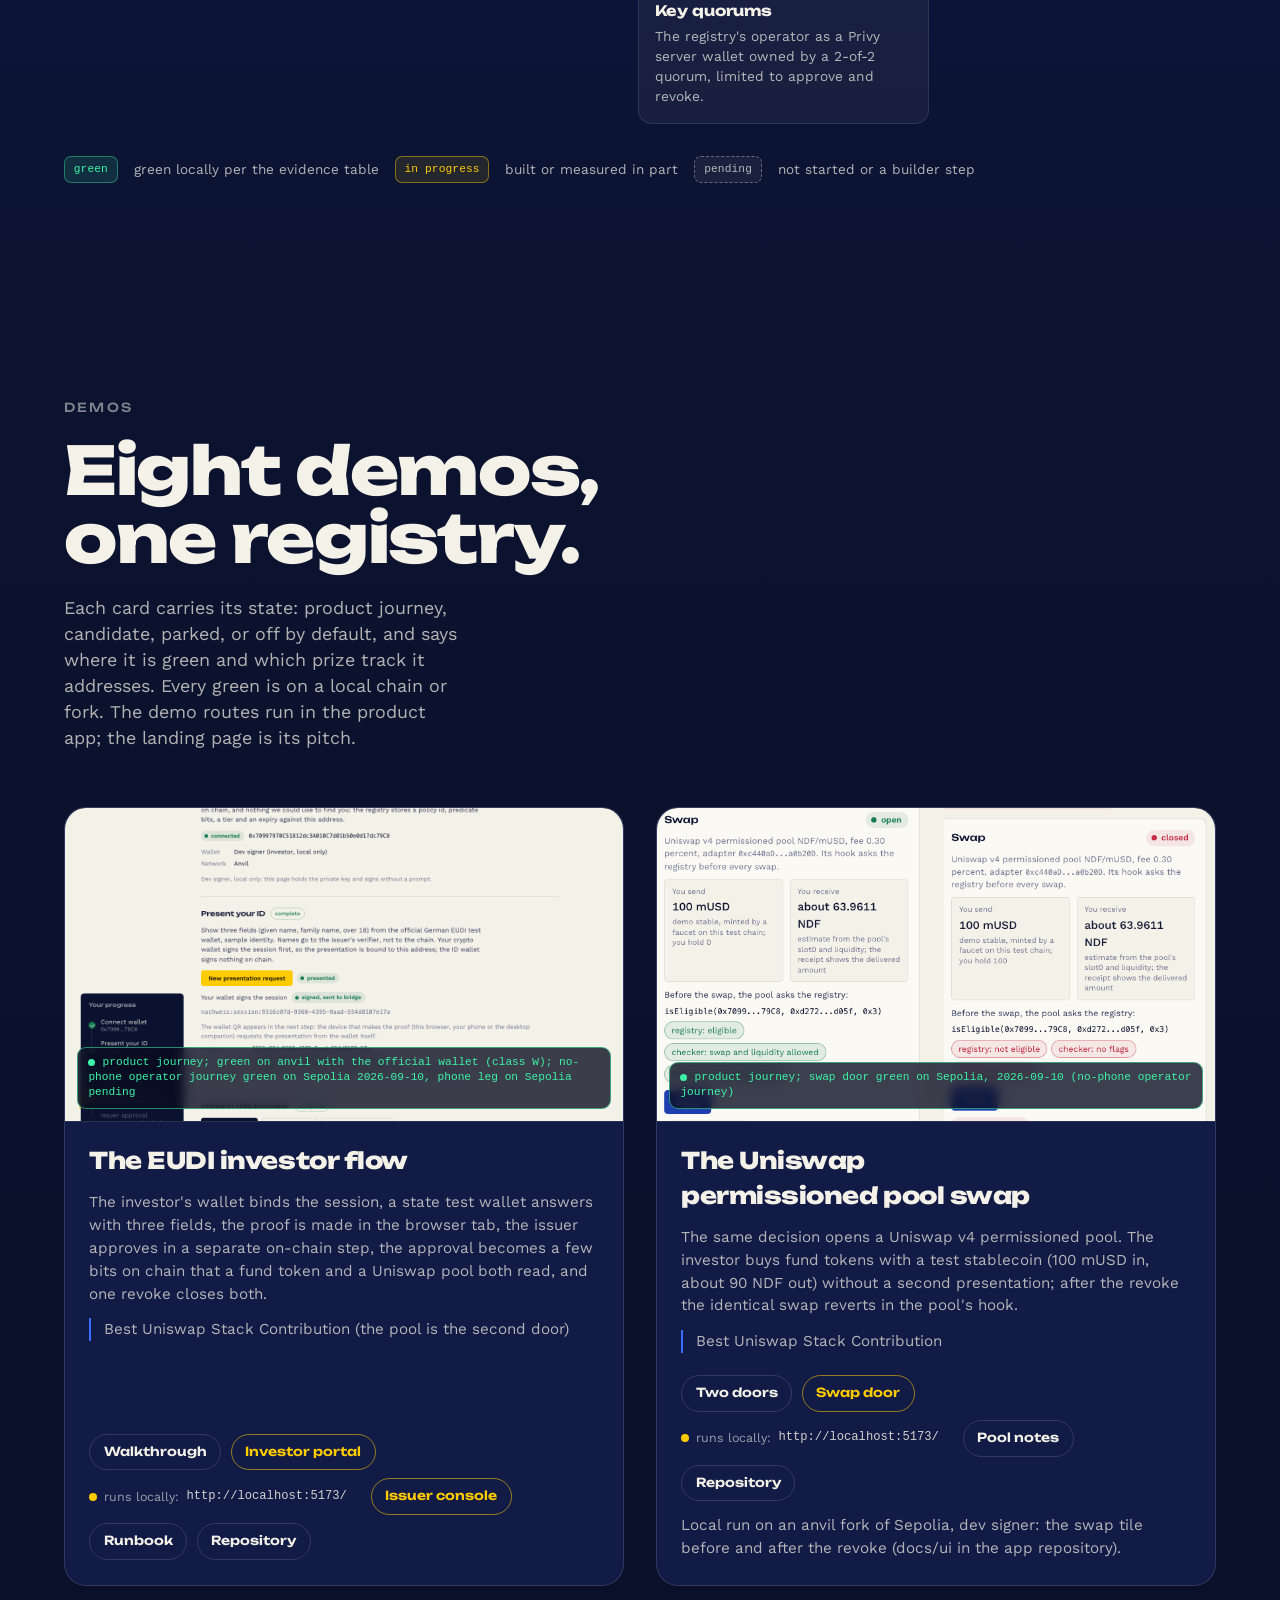
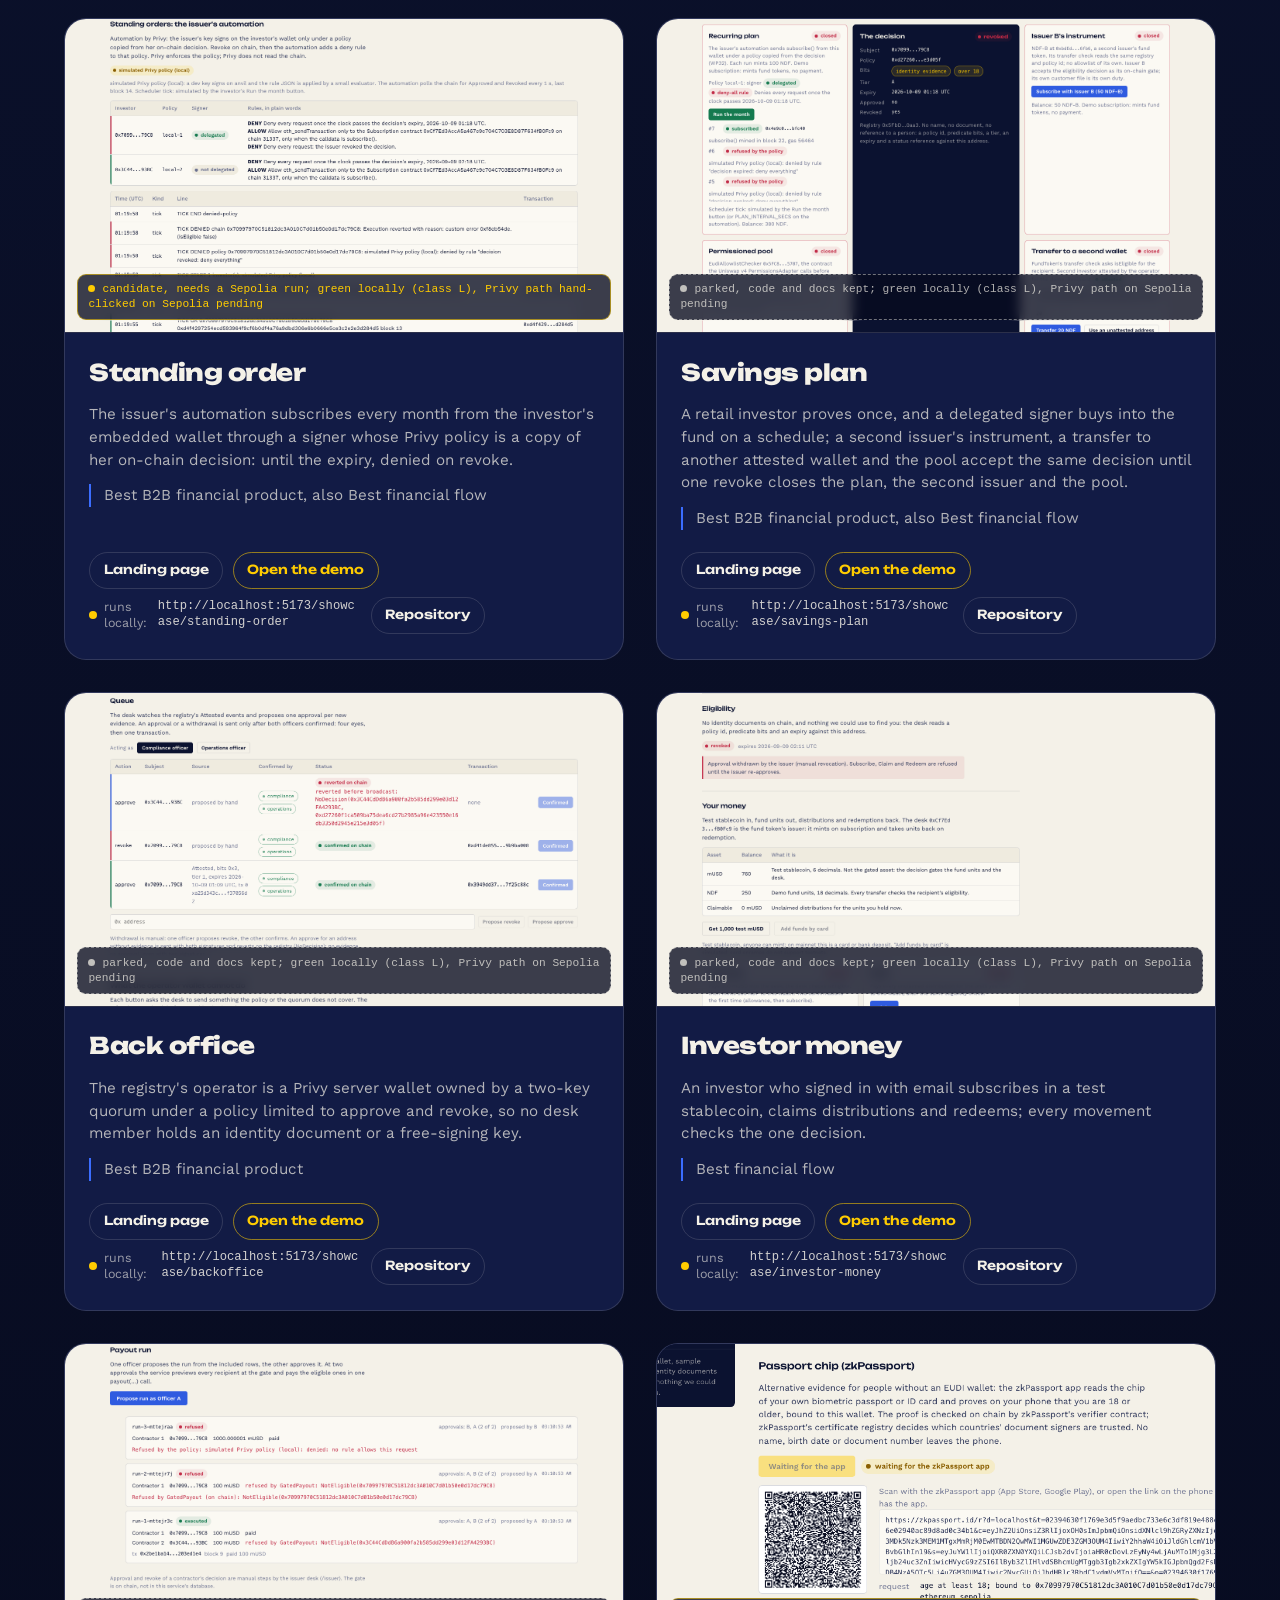
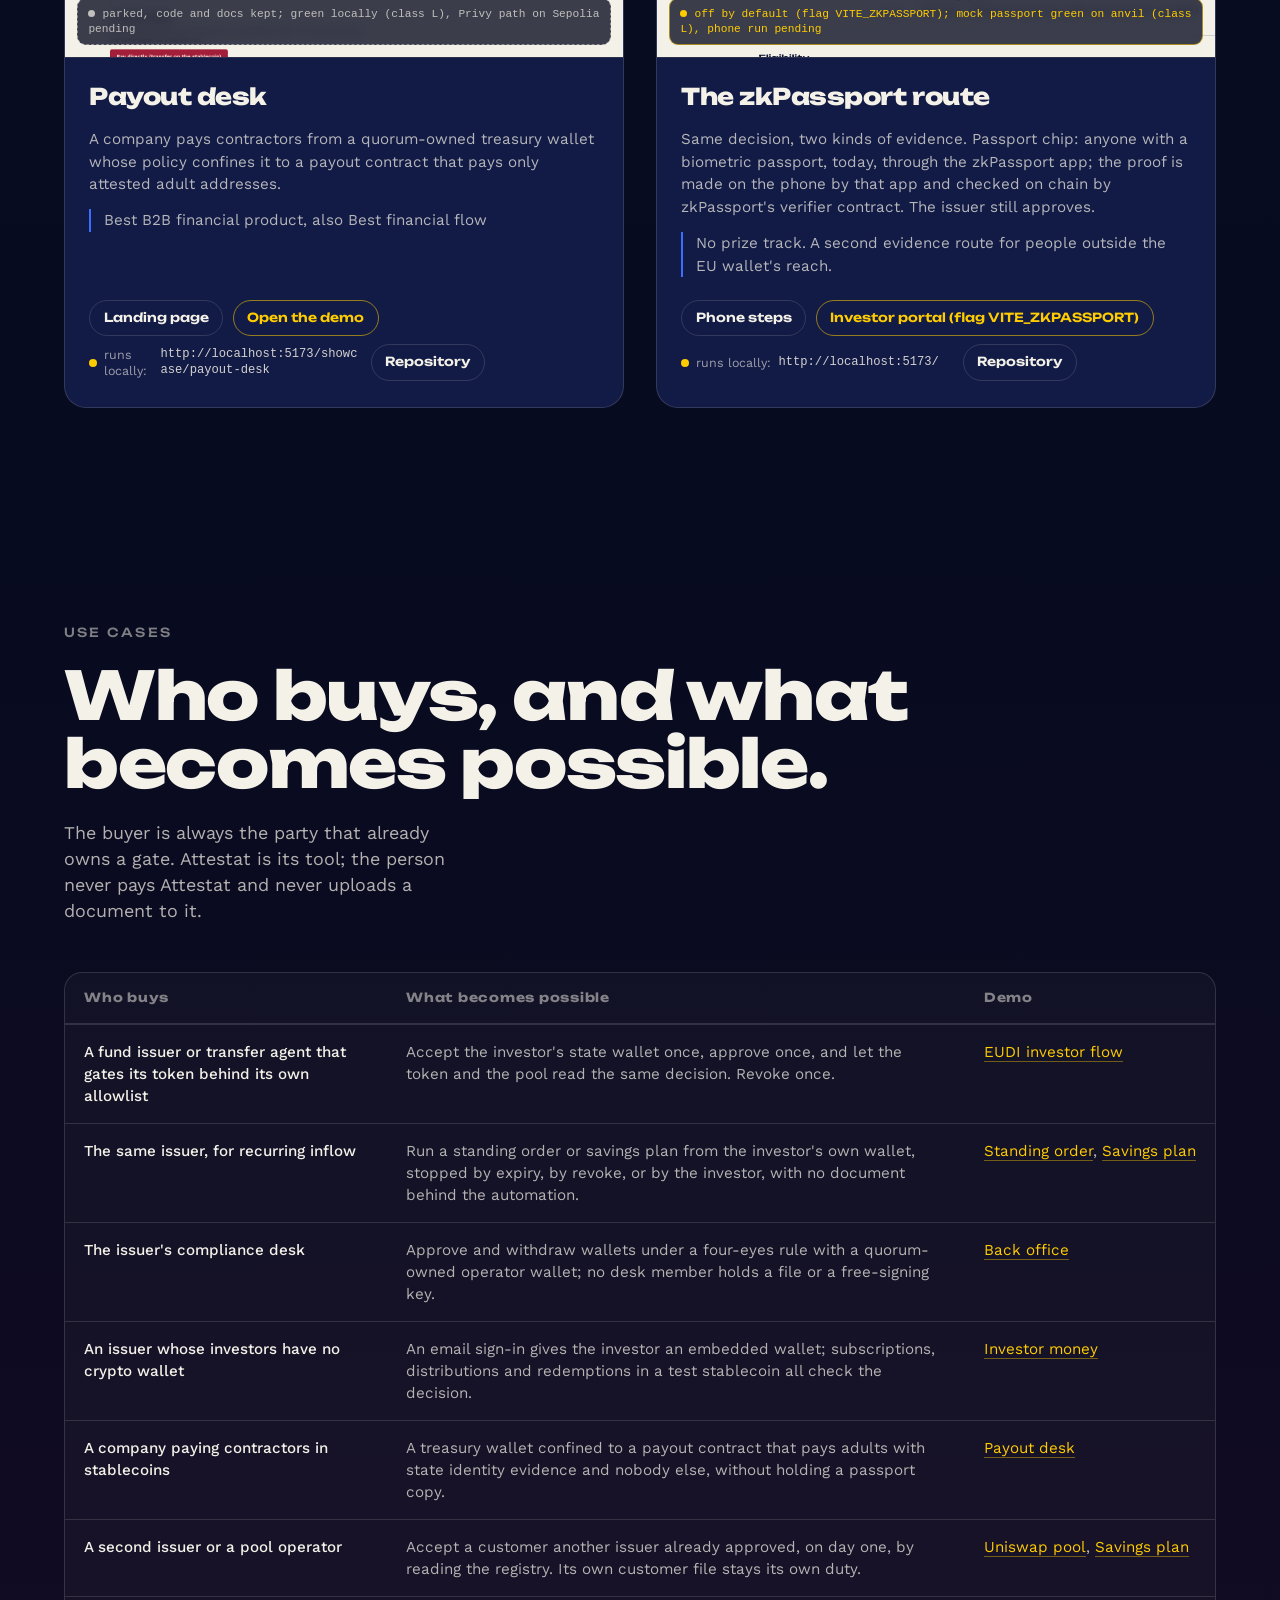
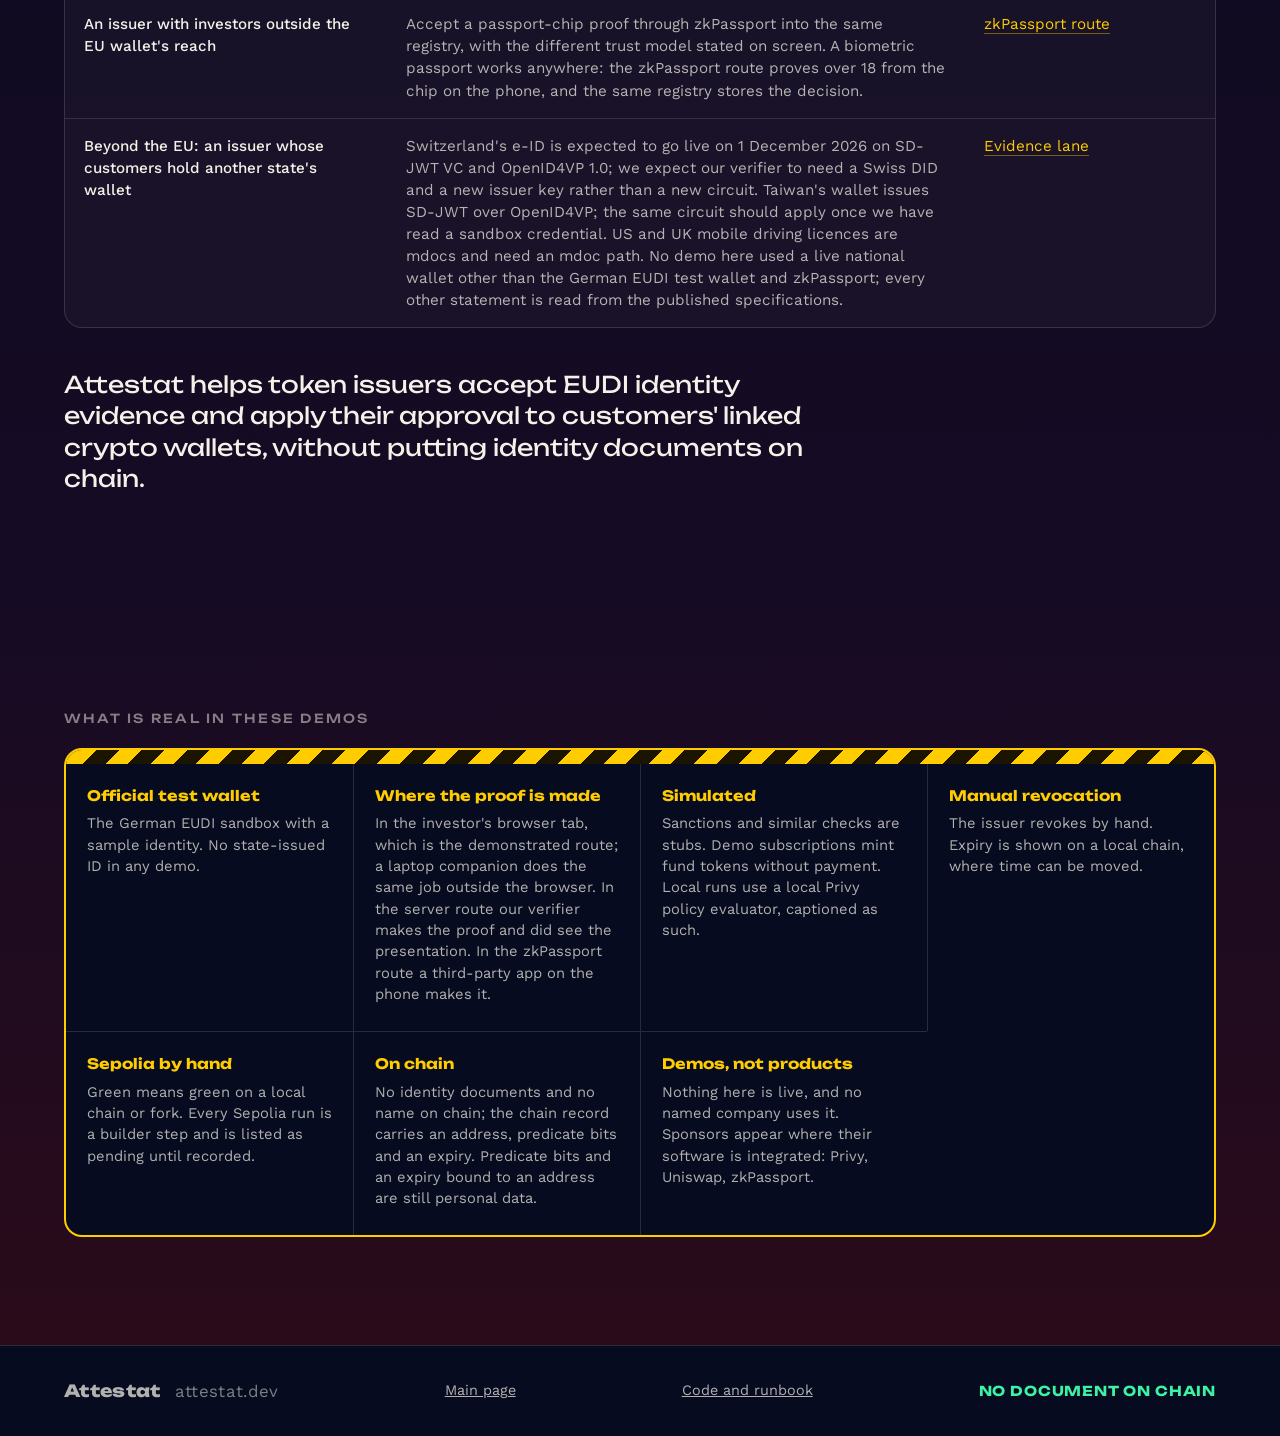
==== commit 26ef2b9d: "Wording: registry accepts a proof or an operator signature, approval separate; one issuer once; swap" ====
--- a/showcase/index.html
+++ b/showcase/index.html
@@ -56,7 +56,7 @@
       <!-- lane 1 -->
       <div class="lane lane-evidence">
         <h3 class="lane-title"><span class="lane-n">1</span>Evidence in</h3>
-        <p class="lane-sub">What the person presents. Names go to the issuer's verifier, never to the chain.</p>
+        <p class="lane-sub">What the person presents. Names reach the issuer's verifier only on the server route; on the browser route they stay in the tab. Never on chain.</p>
         <ul class="nodes">
           <li class="node">
             <b>EUDI wallet</b>
@@ -142,7 +142,7 @@
           <li class="node">
             <b>Uniswap v4 permissioned pool</b>
             <p>An allowlist checker reads the same registry; PermissionedHooks refuses the swap after a revoke.</p>
-            <span class="state ok">in-app swap door green on a local fork of Sepolia; Sepolia broadcast pending</span>
+            <span class="state ok">in-app swap door green on Sepolia, 2026-09-10</span>
           </li>
           <li class="node">
             <b>GatedPayout</b>
@@ -192,7 +192,7 @@
       <article class="card" id="demo-eudi">
         <div class="card-media">
           <img src="assets/eudi-investor-flow.png" alt="The investor portal after a proof made in the browser tab: attested, awaiting the issuer's approval" loading="lazy" width="1280" height="800">
-          <span class="badge ok">product journey; green on anvil with the official wallet (class W), hand-clicked Sepolia pending</span>
+          <span class="badge ok">product journey; green on anvil with the official wallet (class W); no-phone operator journey green on Sepolia 2026-09-10, phone leg on Sepolia pending</span>
         </div>
         <div class="card-body">
           <h3>The EUDI investor flow</h3>
@@ -211,7 +211,7 @@
       <article class="card" id="demo-swap">
         <div class="card-media">
           <img src="assets/swap-door.png" alt="The Swap tile of the investor portal twice: swap confirmed from the dev-signer wallet, then the identical swap refused by PermissionedHooks.beforeSwap after the revoke; local anvil fork of Sepolia" loading="lazy" width="844" height="560">
-          <span class="badge ok">product journey; swap door green on a local fork of Sepolia (class L), Sepolia broadcast pending</span>
+          <span class="badge ok">product journey; swap door green on Sepolia, 2026-09-10 (no-phone operator journey)</span>
         </div>
         <div class="card-body">
           <h3>The Uniswap permissioned pool swap</h3>
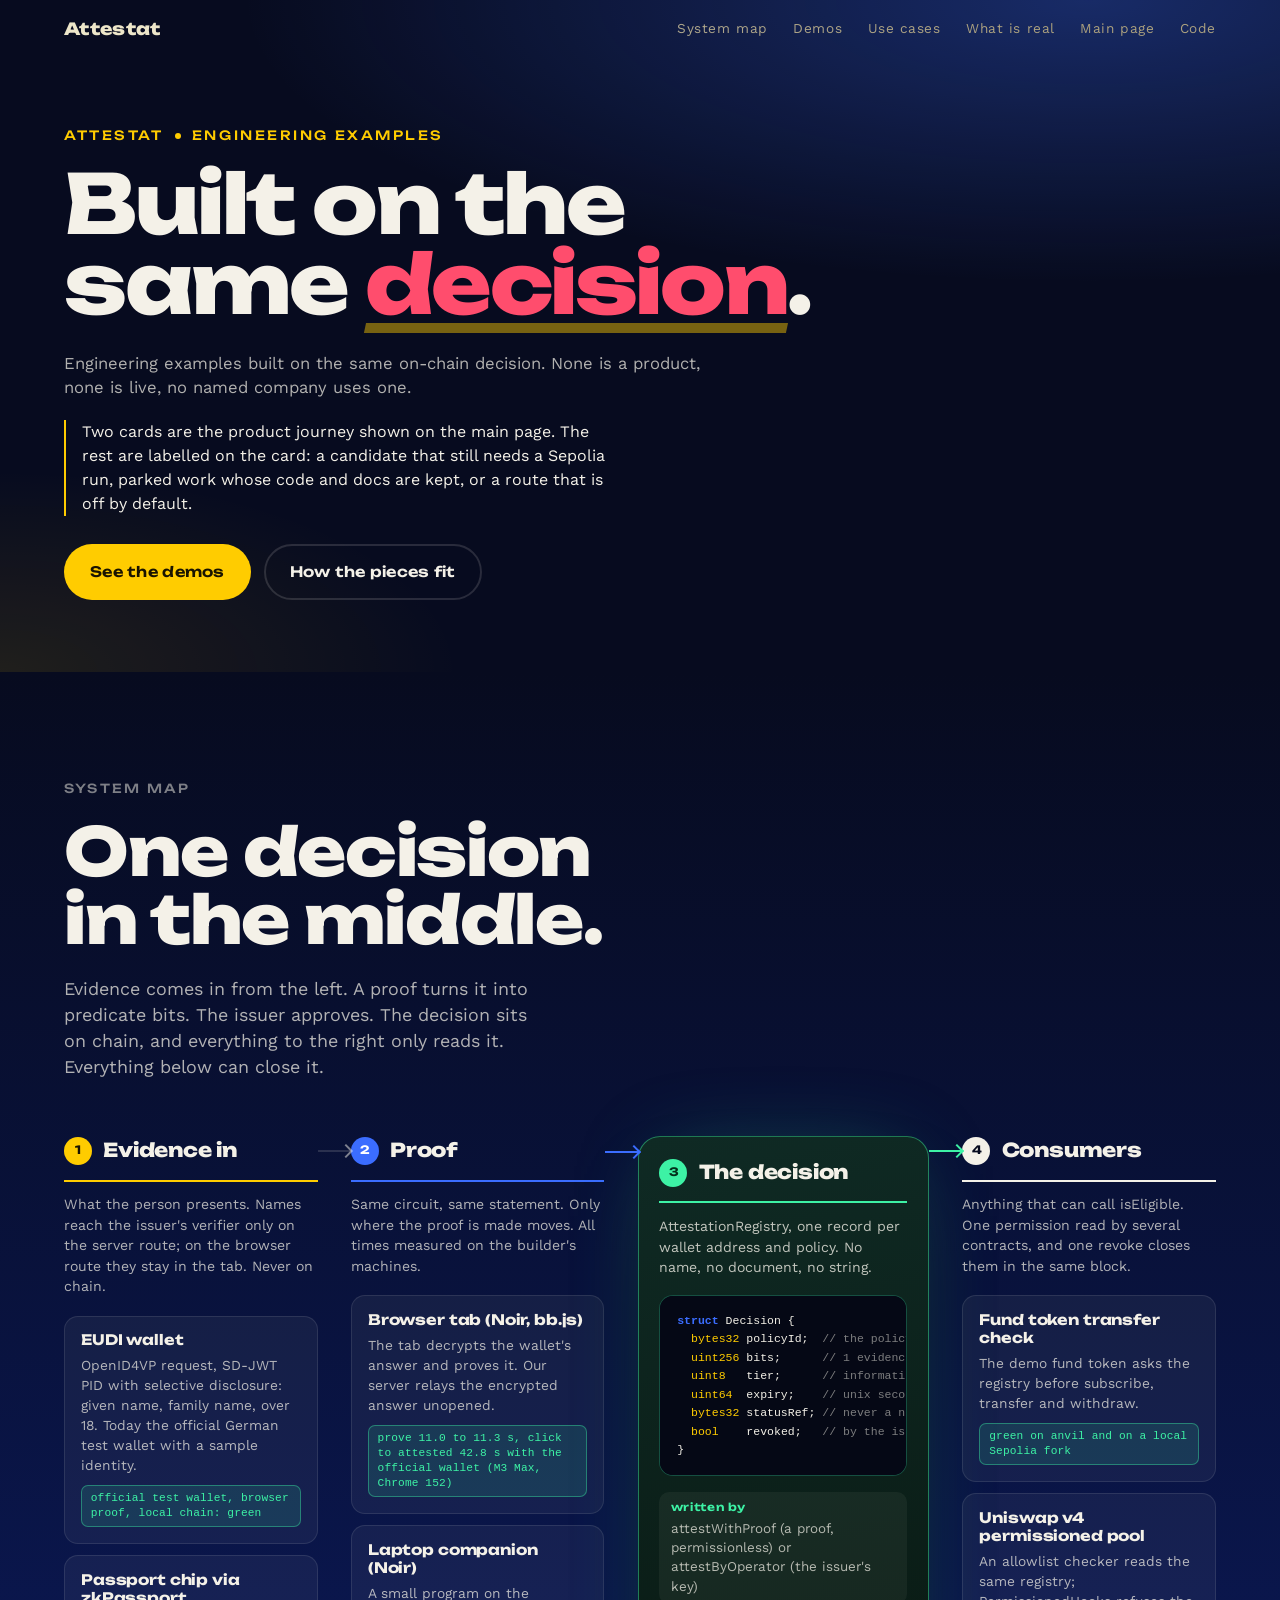
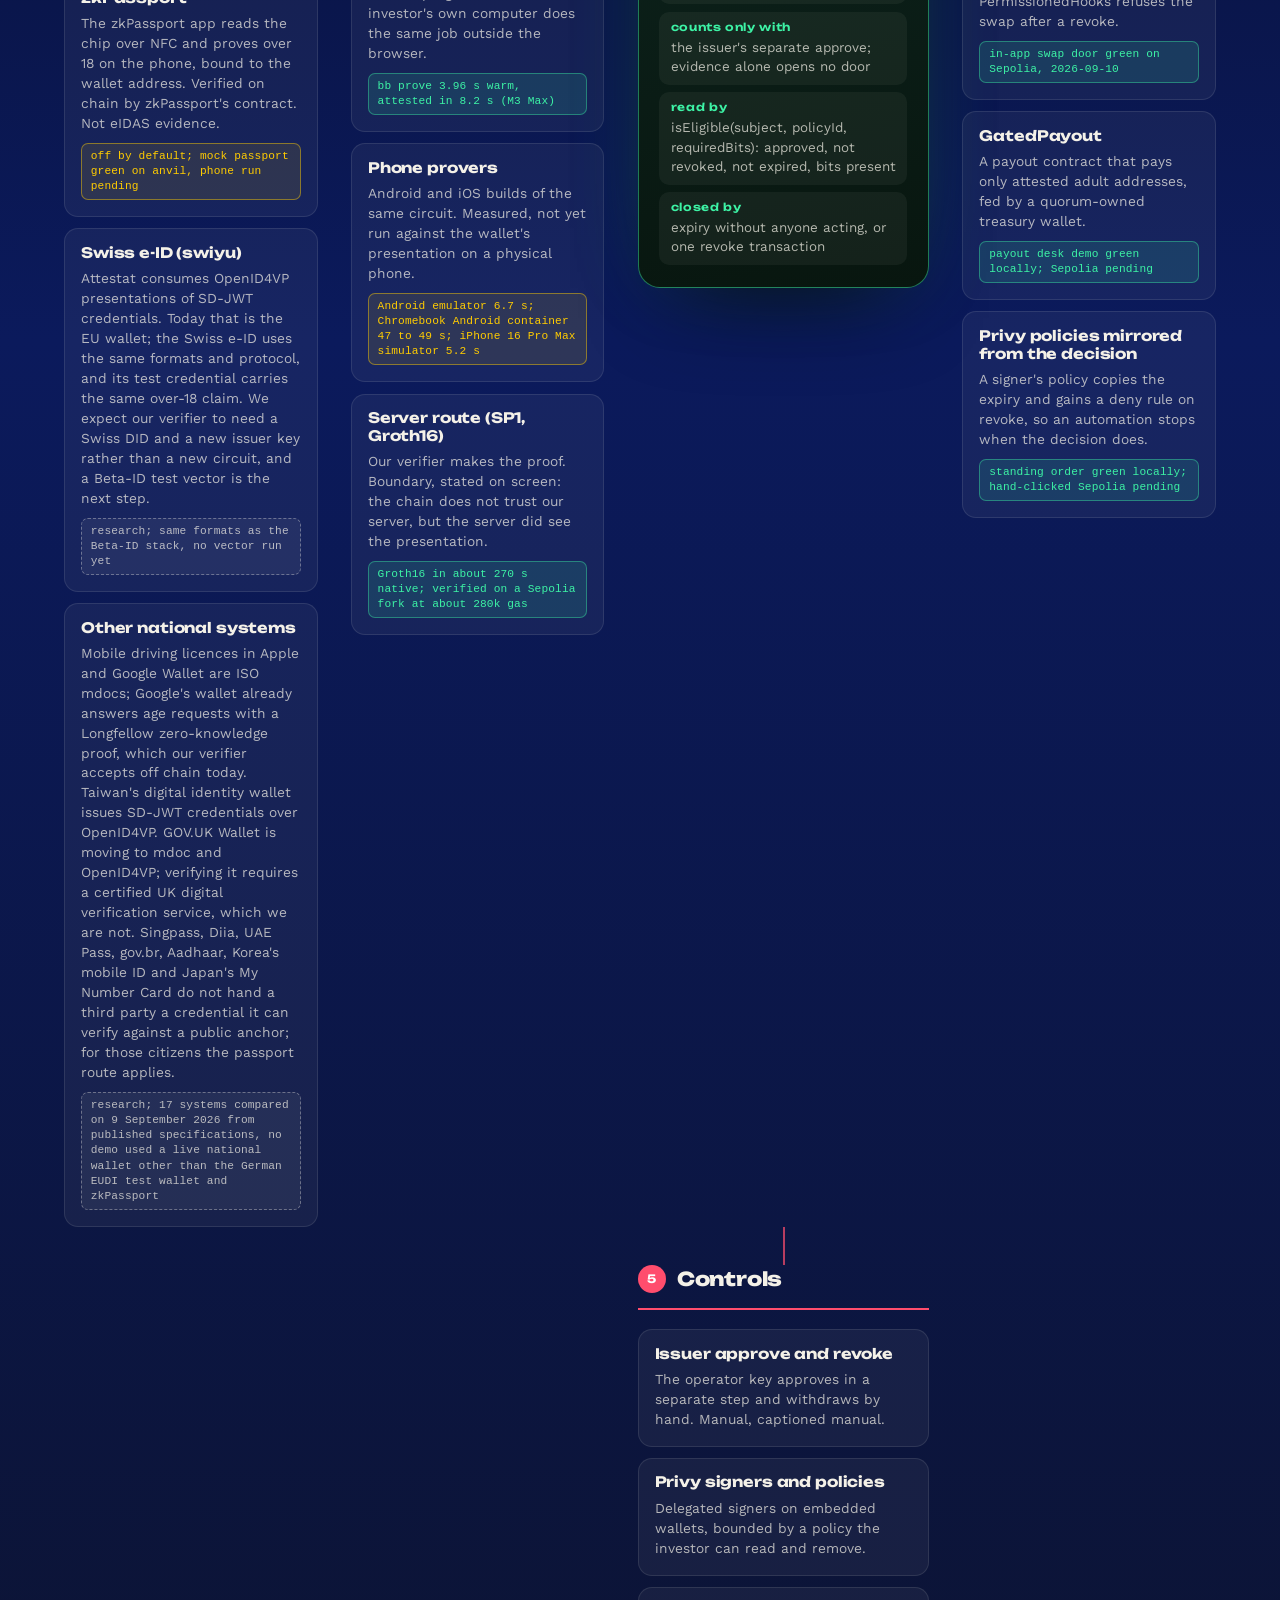
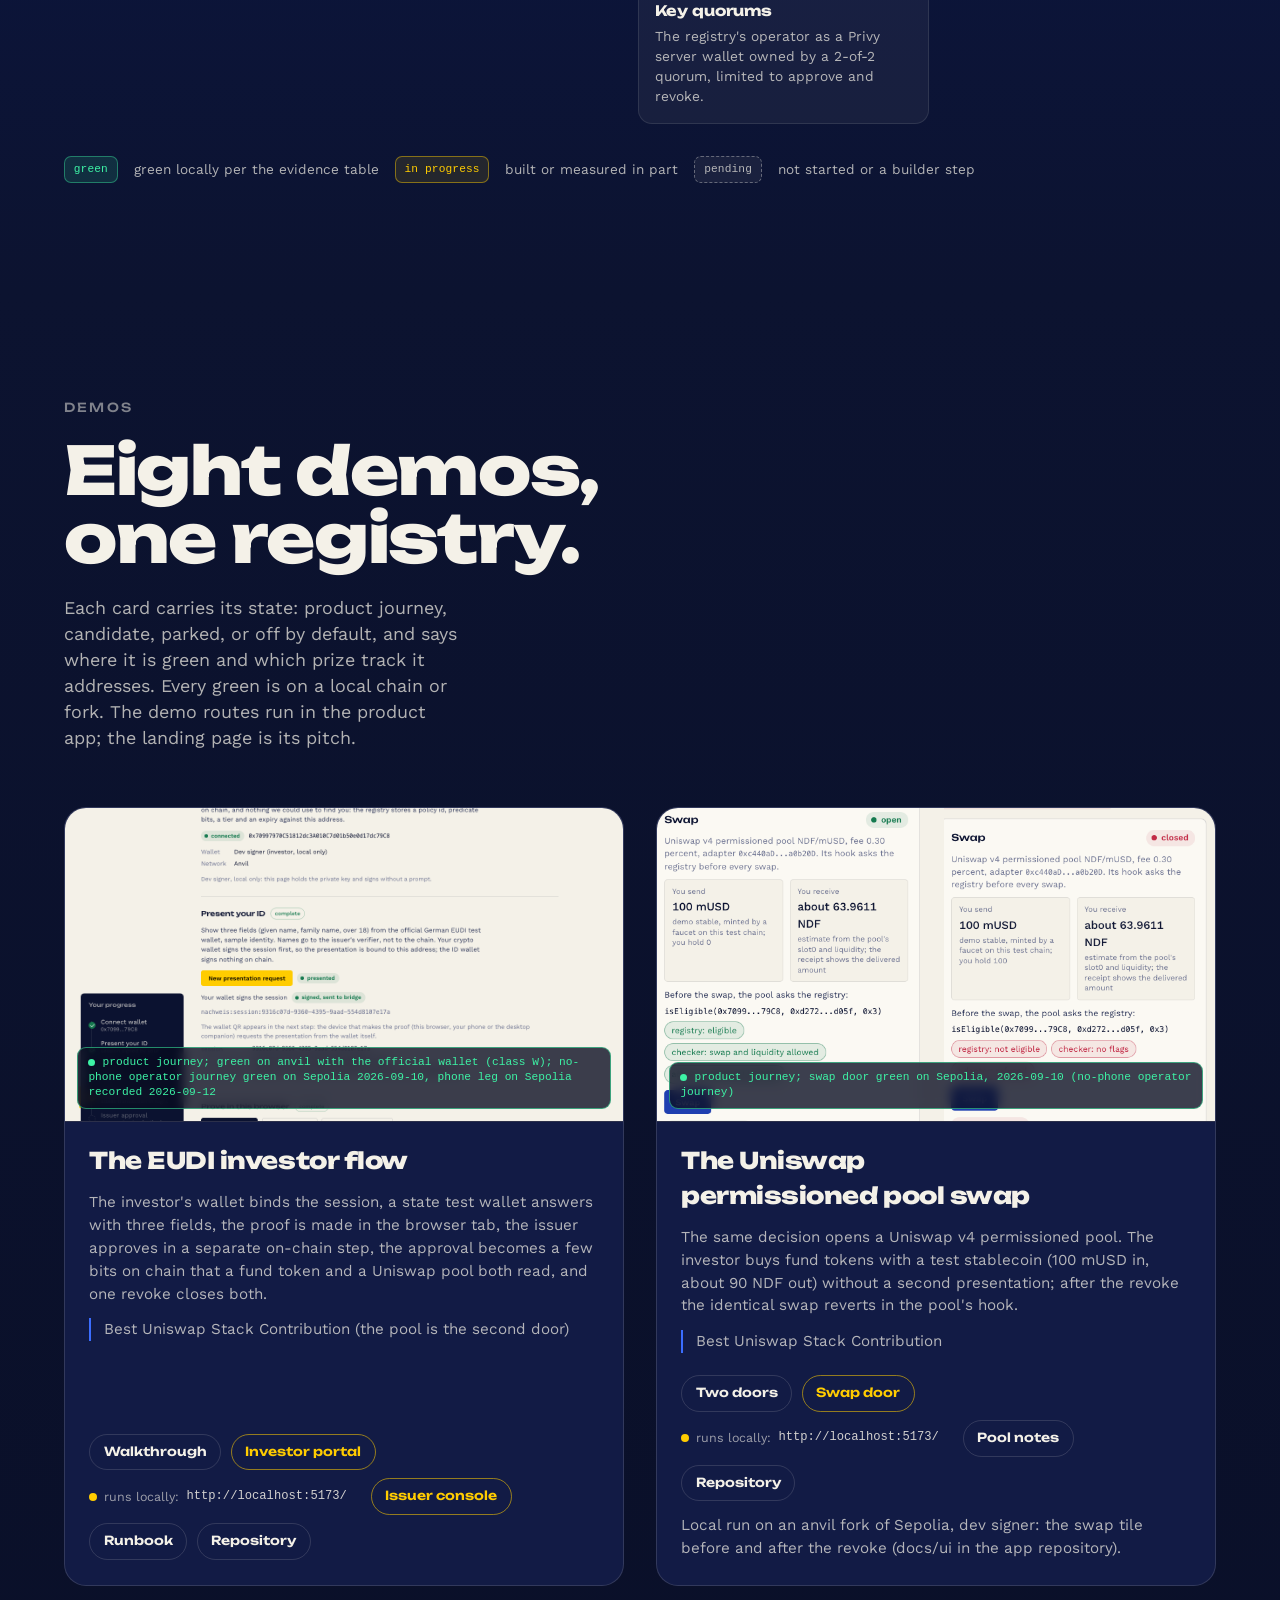
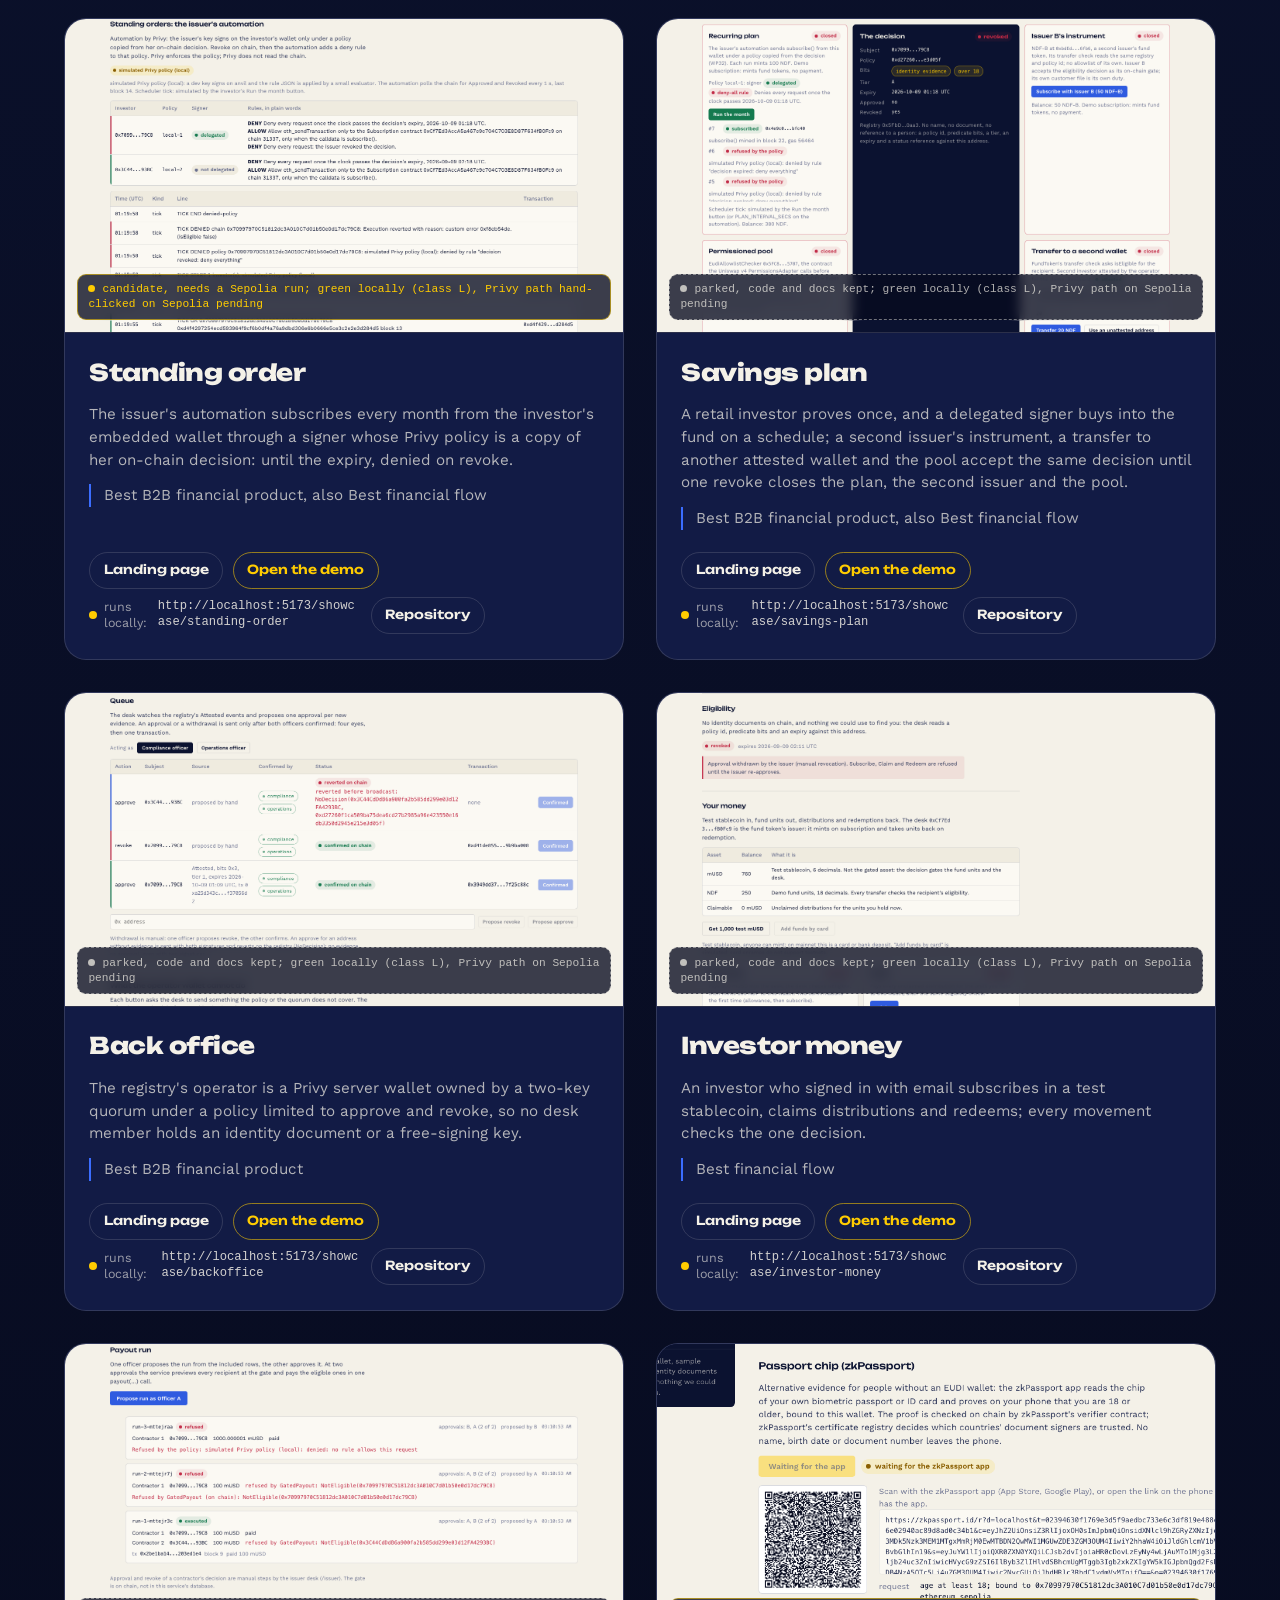
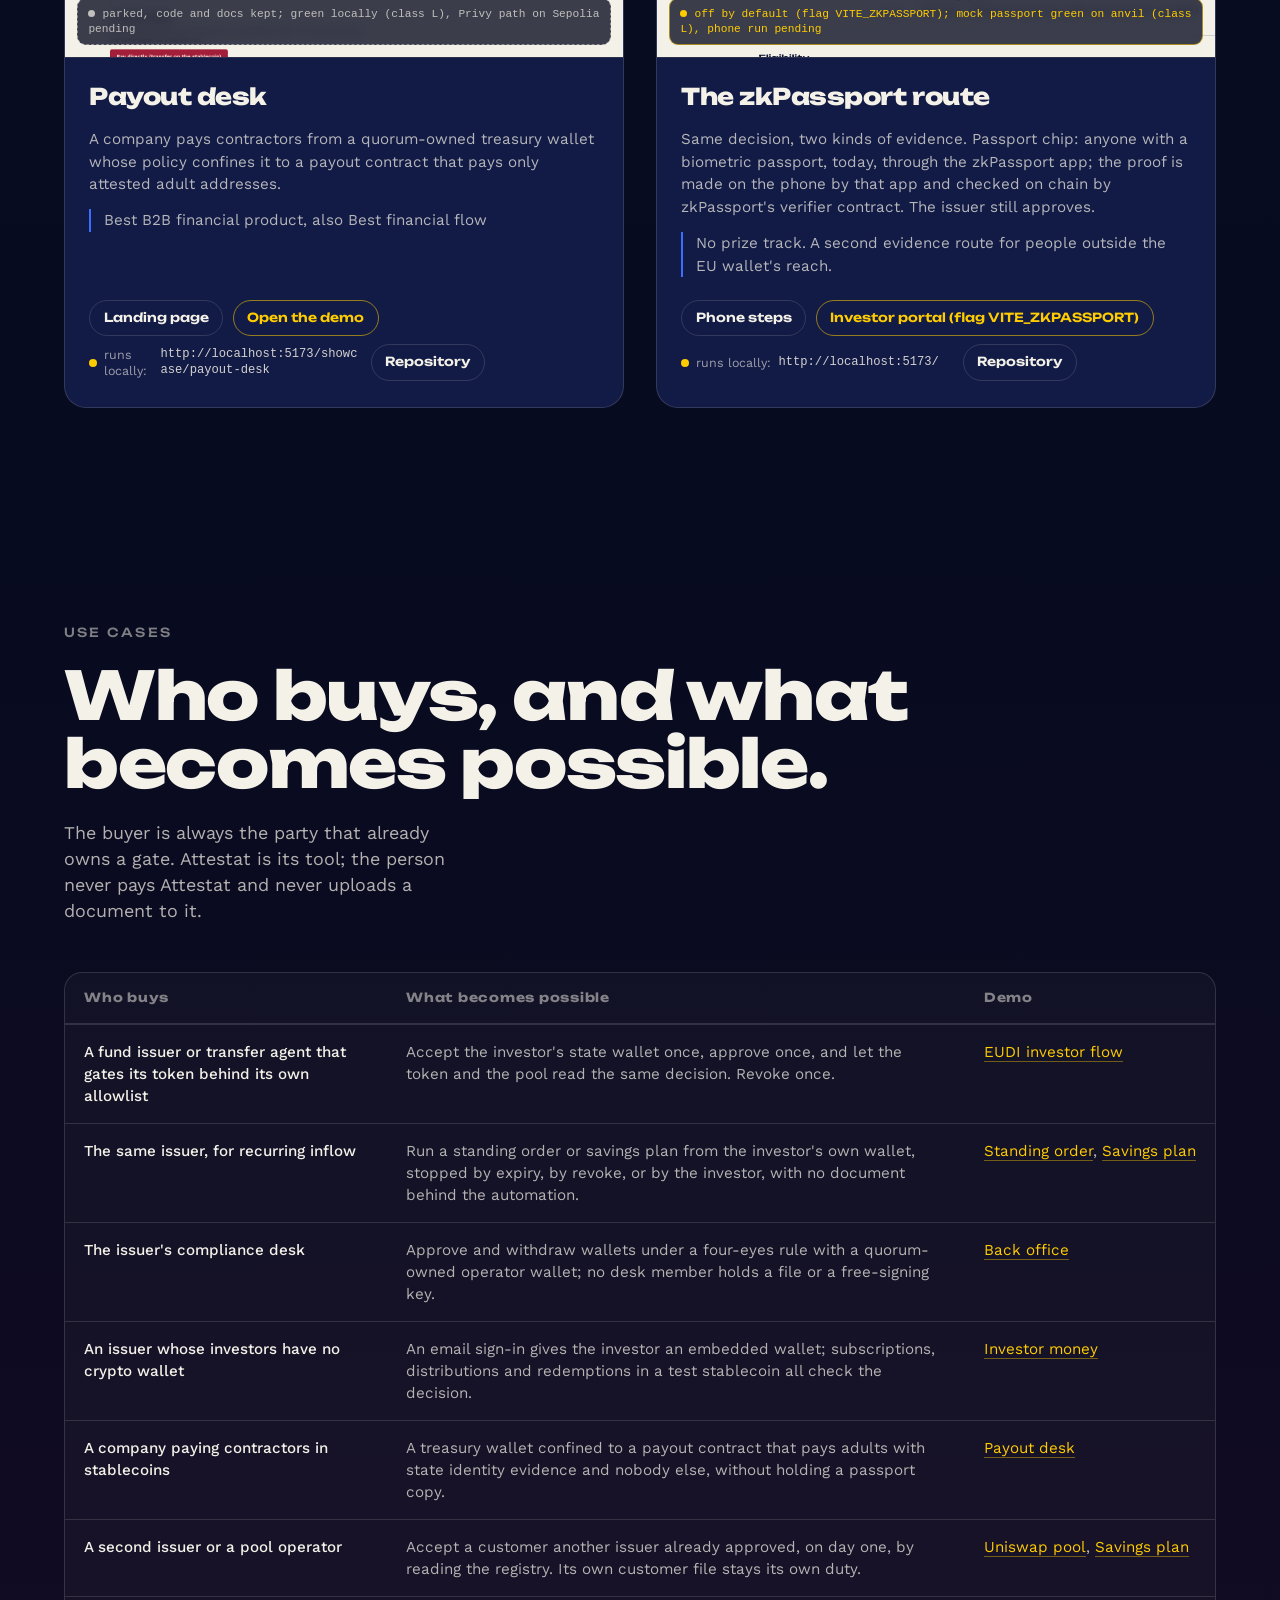
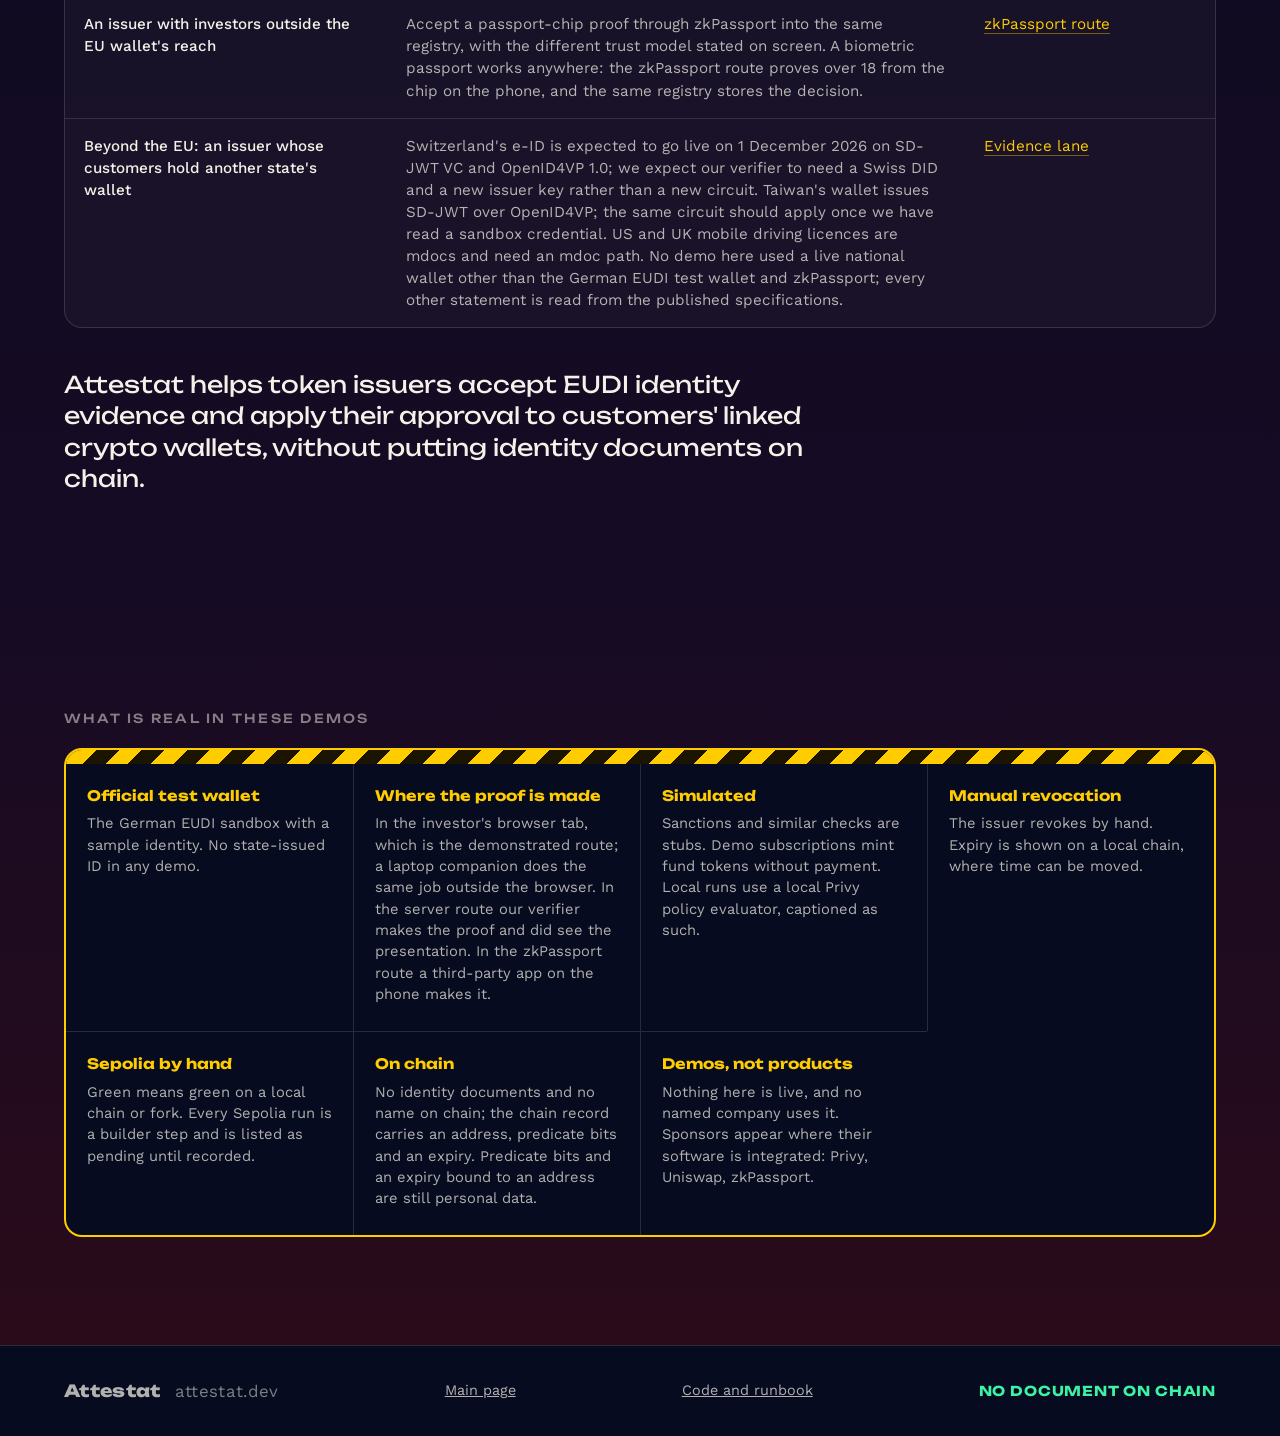
==== commit 46275ab4: "Align status lines with the Sepolia phone journey of 2026-09-12 Index teaser: green on Sepolia with " ====
--- a/showcase/index.html
+++ b/showcase/index.html
@@ -192,7 +192,7 @@
       <article class="card" id="demo-eudi">
         <div class="card-media">
           <img src="assets/eudi-investor-flow.png" alt="The investor portal after a proof made in the browser tab: attested, awaiting the issuer's approval" loading="lazy" width="1280" height="800">
-          <span class="badge ok">product journey; green on anvil with the official wallet (class W); no-phone operator journey green on Sepolia 2026-09-10, phone leg on Sepolia pending</span>
+          <span class="badge ok">product journey; green on anvil with the official wallet (class W); no-phone operator journey green on Sepolia 2026-09-10, phone leg on Sepolia recorded 2026-09-12</span>
         </div>
         <div class="card-body">
           <h3>The EUDI investor flow</h3>
